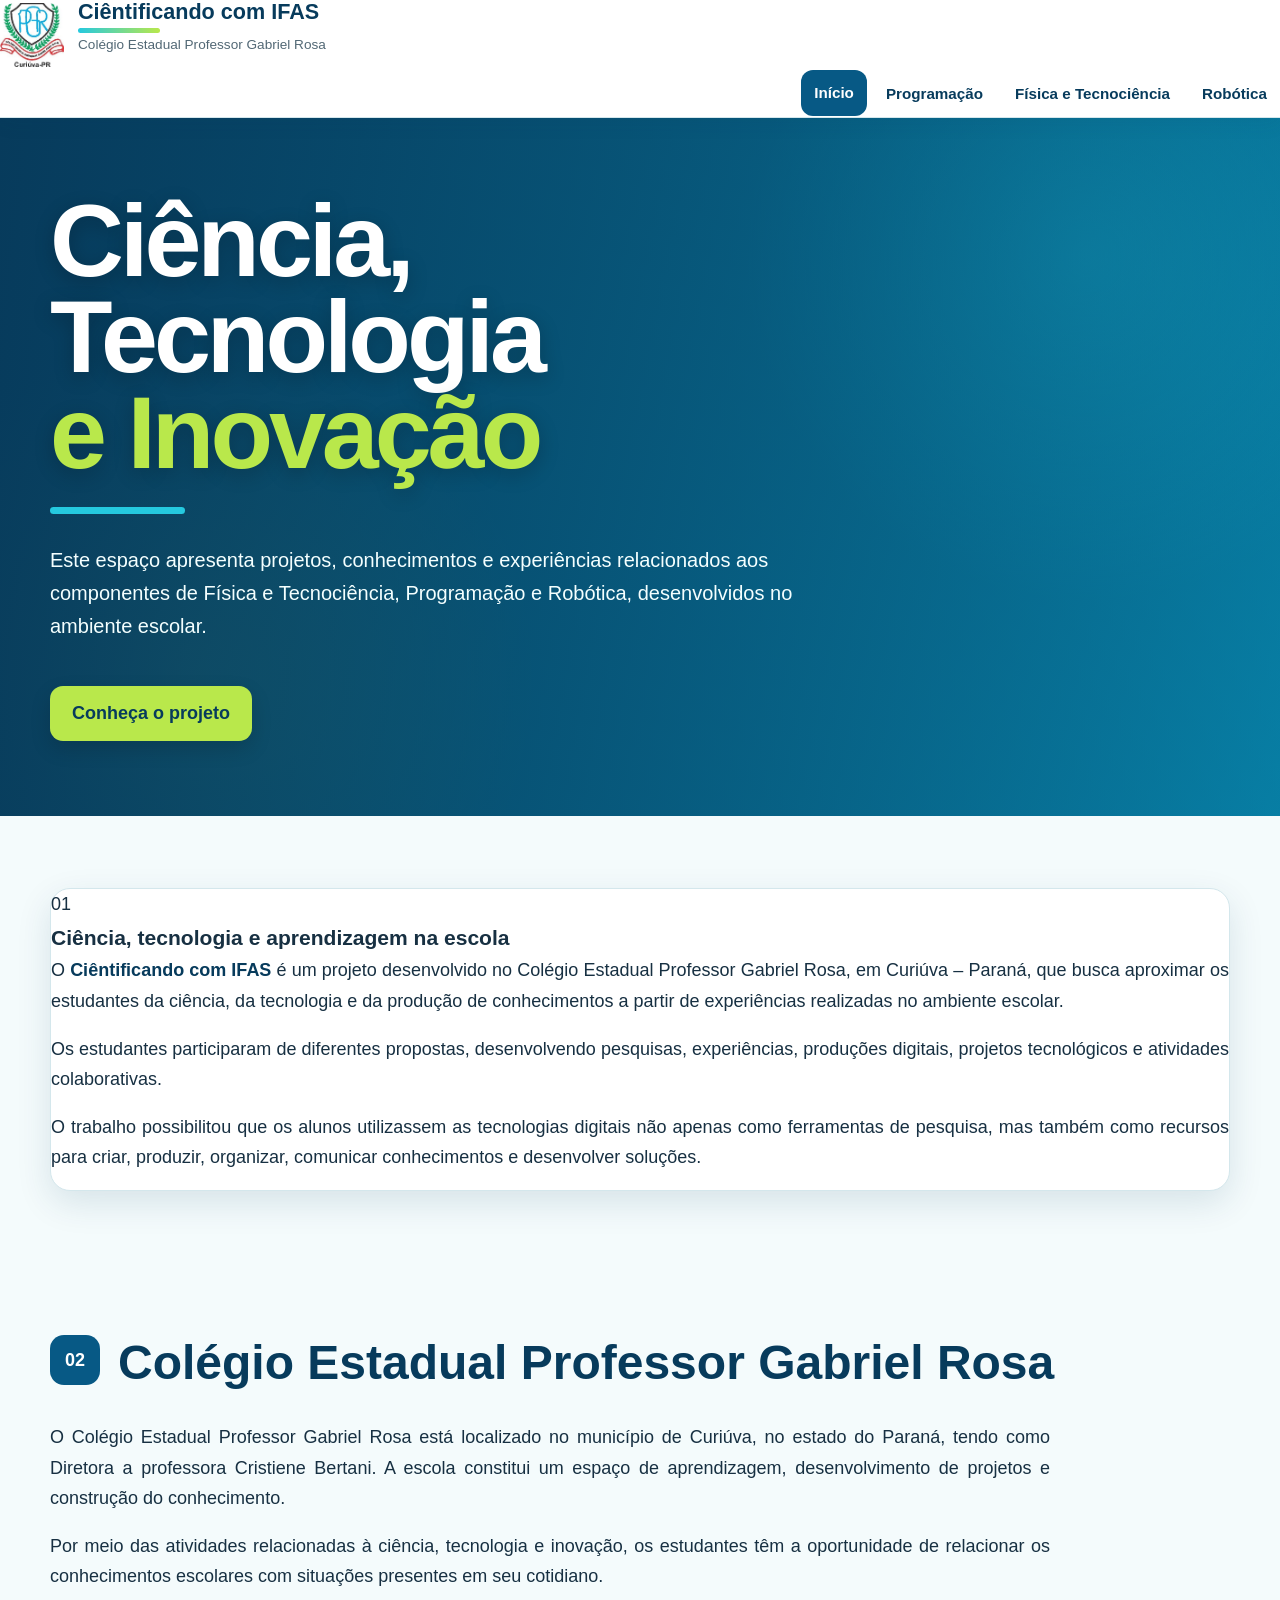
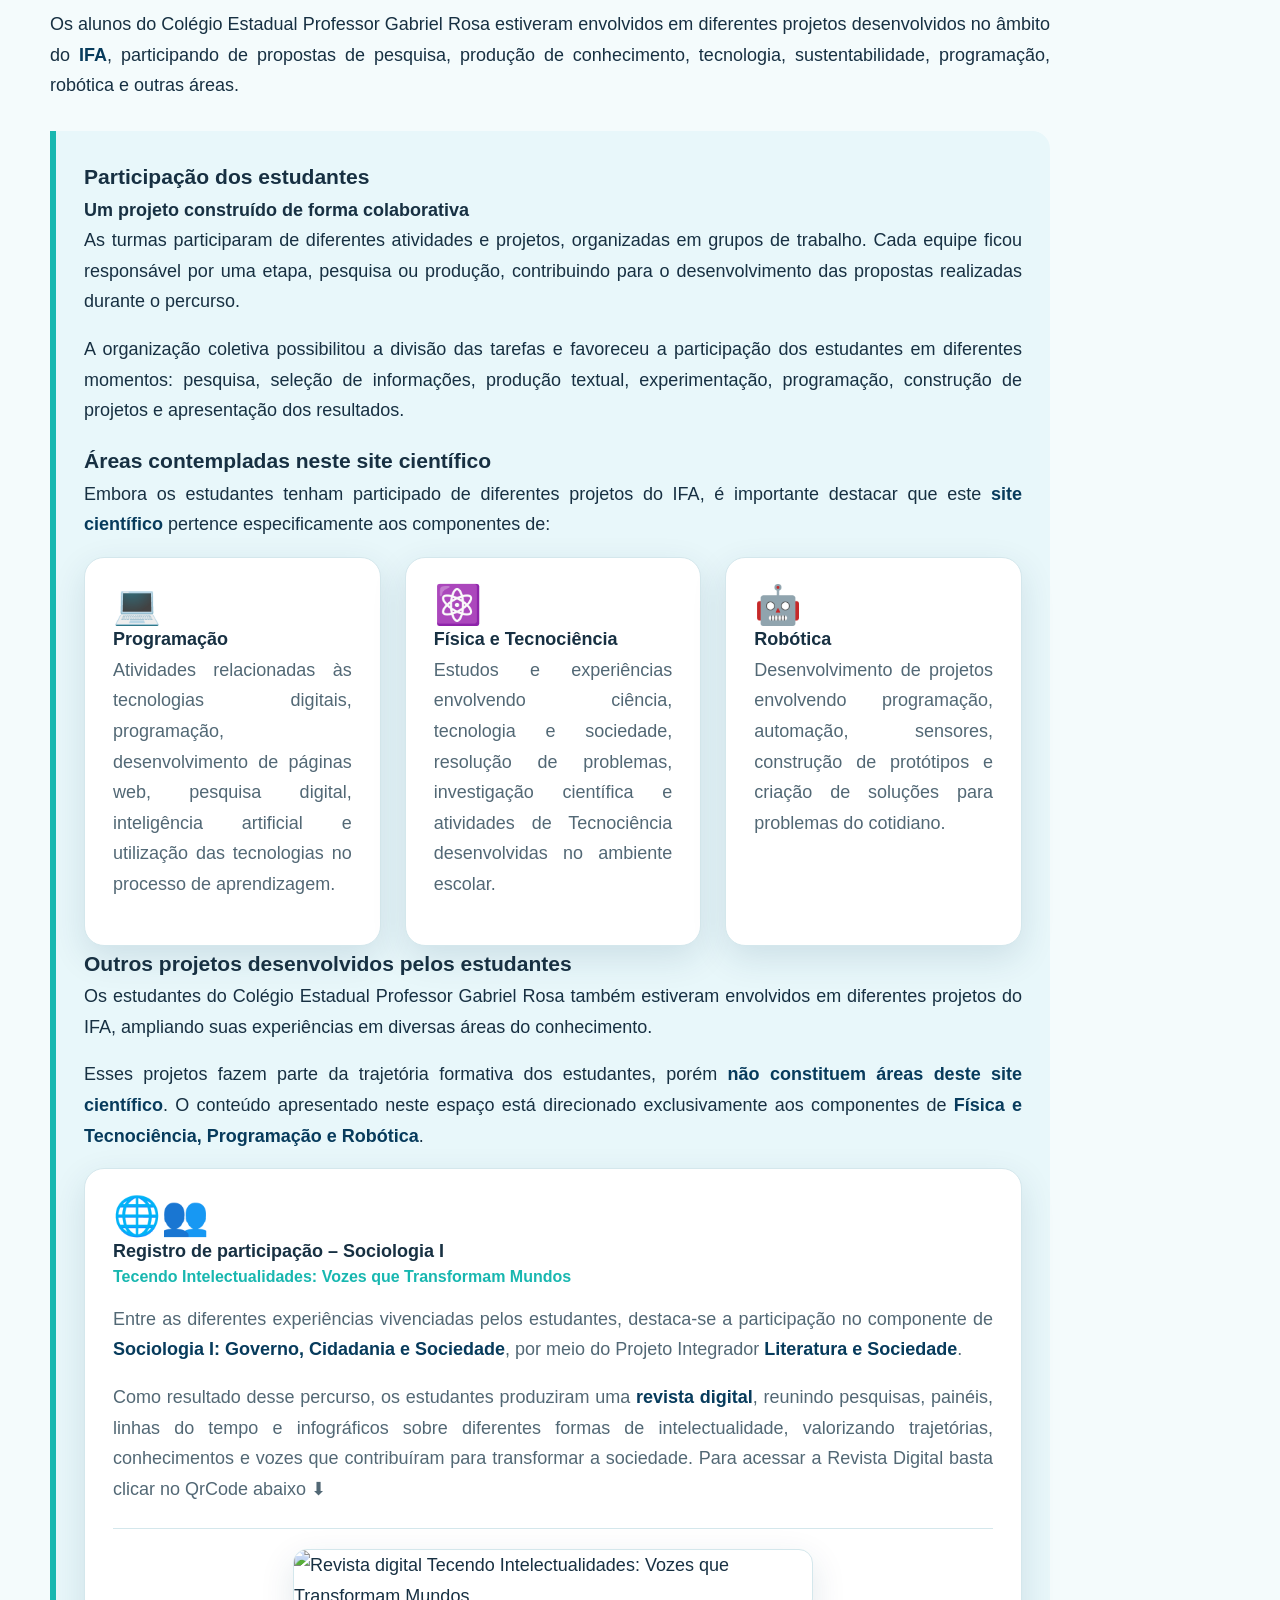
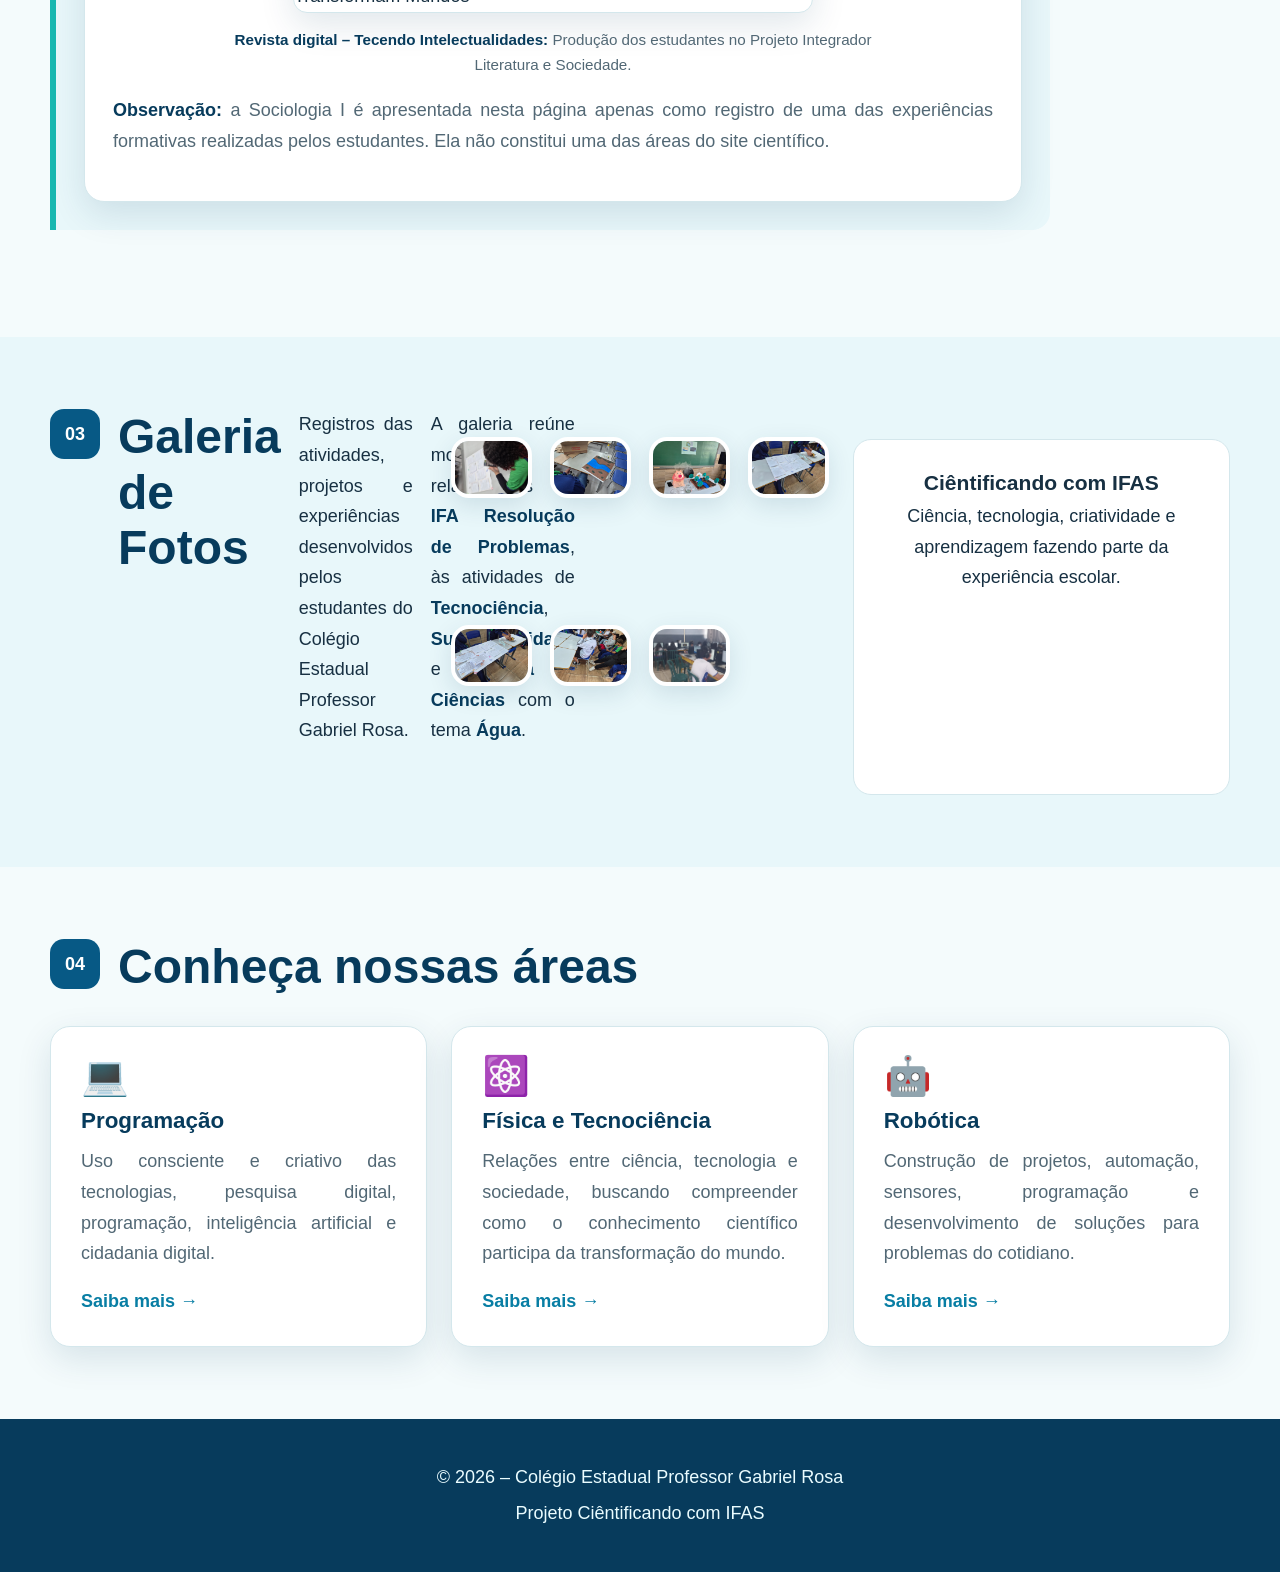
==== index.html @ f9488060 "ok" ====
<!DOCTYPE html>
<html lang="pt-BR">

<head>

    <meta charset="UTF-8">

    <meta name="viewport" content="width=device-width, initial-scale=1.0">

    <meta name="description"
        content="Ciêntificando com IFAS - Projeto científico do Colégio Estadual Professor Gabriel Rosa, envolvendo Física e Tecnociência, Programação e Robótica.">

    <title>
        Ciêntificando com IFAS | Colégio Estadual Professor Gabriel Rosa
    </title>

    <link rel="stylesheet" href="style.css">

</head>


<body>

<div class="site-shell">


    <!-- =====================================================
         CABEÇALHO
         ===================================================== -->

    <header class="cabecalho">

        <div class="logo">

            <img src="img/slogan.png.jpg"
                 alt="Logo do projeto Ciêntificando com IFAS">

            <div class="logo-texto">

                <h1>
                    Ciêntificando com IFAS
                </h1>

                <span class="linha-destaque"></span>

                <p>
                    Colégio Estadual Professor Gabriel Rosa
                </p>

            </div>

        </div>


        <!-- MENU MOBILE -->

        <button class="botao-menu"
                id="botaoMenu"
                aria-label="Abrir menu"
                aria-expanded="false">

            ☰

        </button>


        <!-- MENU PRINCIPAL -->

        <nav class="menu"
             id="menuPrincipal"
             aria-label="Menu principal">

            <a href="index.html" class="ativo">
                Início
            </a>

            <a href="educacaodigital.html">
                Programação
            </a>

            <a href="tecnociencia.html">
                Física e Tecnociência
            </a>

            <a href="robotica.html">
                Robótica
            </a>

        </nav>

    </header>



    <!-- =====================================================
         CONTEÚDO PRINCIPAL
         ===================================================== -->

    <main>


        <!-- =================================================
             01 - APRESENTAÇÃO
             ================================================= -->

        <section class="hero">

            <div class="hero-conteudo">

                <h2 class="titulo-principal">

                    Ciência, Tecnologia
                    <br>

                    <span>
                        e Inovação
                    </span>

                </h2>


                <p>

                    Este espaço apresenta projetos, conhecimentos e
                    experiências relacionados aos componentes de
                    Física e Tecnociência, Programação e Robótica</strong>,
                    desenvolvidos no ambiente escolar.

                </p>


                <a href="#sobre" class="botao">
                    Conheça o projeto
                </a>

            </div>

        </section>



        <!-- =================================================
             02 - DESTAQUE
             ================================================= -->

        <section class="secao destaque">

            <div class="info-card">

                <div class="info-numero">
                    01
                </div>


                <div>

                    <h3>
                        Ciência, tecnologia e aprendizagem na escola
                    </h3>


                    <p>

                        O <strong>Ciêntificando com IFAS</strong> é um projeto
                        desenvolvido no Colégio Estadual Professor Gabriel Rosa,
                        em Curiúva – Paraná, que busca aproximar os estudantes
                        da ciência, da tecnologia e da produção de conhecimentos
                        a partir de experiências realizadas no ambiente escolar.

                    </p>


                    <p>

                        Os estudantes participaram de diferentes propostas,
                        desenvolvendo pesquisas, experiências, produções digitais,
                        projetos tecnológicos e atividades colaborativas.

                    </p>


                    <p>

                        O trabalho possibilitou que os alunos utilizassem as
                        tecnologias digitais não apenas como ferramentas de
                        pesquisa, mas também como recursos para criar, produzir,
                        organizar, comunicar conhecimentos e desenvolver soluções.

                    </p>

                </div>

            </div>

        </section>



        <!-- =================================================
             03 - SOBRE A ESCOLA
             ================================================= -->

        <section class="secao" id="sobre">


            <div class="titulo-secao">

                <span>
                    02
                </span>

                <h2>
                    Colégio Estadual Professor Gabriel Rosa
                </h2>

            </div>


            <div class="sobre-texto">


                <p>

                    O Colégio Estadual Professor Gabriel Rosa está localizado
                    no município de Curiúva, no estado do Paraná, tendo como
                    Diretora a professora Cristiene Bertani.

                    A escola constitui um espaço de aprendizagem,
                    desenvolvimento de projetos e construção do conhecimento.

                </p>


                <p>

                    Por meio das atividades relacionadas à ciência, tecnologia
                    e inovação, os estudantes têm a oportunidade de relacionar
                    os conhecimentos escolares com situações presentes em
                    seu cotidiano.

                </p>


                <p>

                    Os alunos do Colégio Estadual Professor Gabriel Rosa
                    estiveram envolvidos em diferentes projetos desenvolvidos
                    no âmbito do <strong>IFA</strong>, participando de propostas
                    de pesquisa, produção de conhecimento, tecnologia,
                    sustentabilidade, programação, robótica e outras áreas.

                </p>


                <!-- =================================================
                     PARTICIPAÇÃO DAS TURMAS
                     ================================================= -->

                <div class="participacao">


                    <h3>
                        Participação dos estudantes
                    </h3>


                    <h4>
                        Um projeto construído de forma colaborativa
                    </h4>


                    <p>

                        As turmas participaram de diferentes atividades e
                        projetos, organizadas em grupos de trabalho.

                        Cada equipe ficou responsável por uma etapa,
                        pesquisa ou produção, contribuindo para o desenvolvimento
                        das propostas realizadas durante o percurso.

                    </p>


                    <p>

                        A organização coletiva possibilitou a divisão das tarefas
                        e favoreceu a participação dos estudantes em diferentes
                        momentos: pesquisa, seleção de informações, produção
                        textual, experimentação, programação, construção de
                        projetos e apresentação dos resultados.

                    </p>


                    <!-- =================================================
                         ÁREAS OFICIAIS DO SITE
                         ================================================= -->

                    <h3>
                        Áreas contempladas neste site científico
                    </h3>


                    <p>

                        Embora os estudantes tenham participado de diferentes
                        projetos do IFA, é importante destacar que este
                        <strong>site científico</strong> pertence especificamente
                        aos componentes de:

                    </p>


                    <div class="areas-grupos">


                        <!-- =================================================
                             PROGRAMAÇÃO
                             ================================================= -->

                        <article class="area-grupo">


                            <div class="area-icone">
                                💻
                            </div>


                            <div>

                                <h4>
                                    Programação
                                </h4>


                                <p>

                                    Atividades relacionadas às tecnologias
                                    digitais, programação, desenvolvimento de
                                    páginas web, pesquisa digital, inteligência
                                    artificial e utilização das tecnologias
                                    no processo de aprendizagem.

                                </p>

                            </div>

                        </article>



                        <!-- =================================================
                             FÍSICA E TECNOCIÊNCIA
                             ================================================= -->

                        <article class="area-grupo">


                            <div class="area-icone">
                                ⚛️
                            </div>


                            <div>

                                <h4>
                                    Física e Tecnociência
                                </h4>


                                <p>

                                    Estudos e experiências envolvendo ciência,
                                    tecnologia e sociedade, resolução de
                                    problemas, investigação científica e
                                    atividades de Tecnociência desenvolvidas
                                    no ambiente escolar.

                                </p>

                            </div>

                        </article>



                        <!-- =================================================
                             ROBÓTICA
                             ================================================= -->

                        <article class="area-grupo">


                            <div class="area-icone">
                                🤖
                            </div>


                            <div>

                                <h4>
                                    Robótica
                                </h4>


                                <p>

                                    Desenvolvimento de projetos envolvendo
                                    programação, automação, sensores,
                                    construção de protótipos e criação de
                                    soluções para problemas do cotidiano.

                                </p>

                            </div>

                        </article>


                    </div>


                    <!-- =================================================
                         OBSERVAÇÃO SOBRE OUTROS PROJETOS
                         ================================================= -->

                    <div class="info-projetos">

                        <h3>
                            Outros projetos desenvolvidos pelos estudantes
                        </h3>


                        <p>

                            Os estudantes do Colégio Estadual Professor
                            Gabriel Rosa também estiveram envolvidos em
                            diferentes projetos do IFA, ampliando suas
                            experiências em diversas áreas do conhecimento.

                        </p>


                        <p>

                            Esses projetos fazem parte da trajetória formativa
                            dos estudantes, porém <strong>não constituem áreas
                            deste site científico</strong>. O conteúdo apresentado
                            neste espaço está direcionado exclusivamente aos
                            componentes de <strong>Física e Tecnociência,
                            Programação e Robótica</strong>.

                        </p>

                    </div>



                    <!-- =================================================
                         SOCIOLOGIA I
                         REGISTRO DA REVISTA DIGITAL
                         ================================================= -->

                    <article class="area-grupo area-sociologia">


                        <div class="area-icone"
                             aria-hidden="true">

                            🌐👥

                        </div>


                        <div class="area-grupo-conteudo">


                            <h4>
                                Registro de participação – Sociologia I
                            </h4>


                            <h5>
                                Tecendo Intelectualidades:
                                Vozes que Transformam Mundos
                            </h5>


                            <p>

                                Entre as diferentes experiências vivenciadas
                                pelos estudantes, destaca-se a participação
                                no componente de
                                <strong>Sociologia I: Governo, Cidadania e
                                Sociedade</strong>, por meio do Projeto Integrador
                                <strong>Literatura e Sociedade</strong>.

                            </p>


                            <p>

                                Como resultado desse percurso, os estudantes
                                produziram uma <strong>revista digital</strong>,
                                reunindo pesquisas, painéis, linhas do tempo e
                                infográficos sobre diferentes formas de
                                intelectualidade, valorizando trajetórias,
                                conhecimentos e vozes que contribuíram para
                                transformar a sociedade. 
                                Para acessar a Revista Digital basta clicar no QrCode abaixo ⬇

                            </p>


                            <!-- REVISTA -->

                            <div class="revista-digital">


                                <img src="img/revista-digital-sociologia.svg"
                                     alt="Revista digital Tecendo Intelectualidades: Vozes que Transformam Mundos">


                                <p class="legenda-revista">

                                    <strong>
                                        Revista digital –
                                        Tecendo Intelectualidades:
                                    </strong>

                                    Produção dos estudantes no Projeto
                                    Integrador Literatura e Sociedade.

                                </p>


                            </div>


                            <p class="observacao">

                                <strong>Observação:</strong>

                                a Sociologia I é apresentada nesta página
                                apenas como registro de uma das experiências
                                formativas realizadas pelos estudantes.

                                Ela não constitui uma das áreas do site
                                científico.

                            </p>


                        </div>

                    </article>


                </div>

            </div>

        </section>



        <!-- =================================================
             04 - GALERIA
             ================================================= -->

        <section class="secao secao-azul galeria">


            <div class="titulo-secao">


                <span>
                    03
                </span>


                <h2>
                    Galeria de Fotos
                </h2>


                <p class="descricao-galeria">

                    Registros das atividades, projetos e experiências
                    desenvolvidos pelos estudantes do Colégio Estadual
                    Professor Gabriel Rosa.

                </p>


                <p class="descricao-galeria">

                    A galeria reúne momentos relacionados ao
                    <strong>IFA Resolução de Problemas</strong>,
                    às atividades de <strong>Tecnociência</strong>,
                    <strong>Sustentabilidade</strong> e à
                    <strong>Feira de Ciências</strong> com o tema
                    <strong>Água</strong>.

                </p>

            </div>



            <!-- =================================================
                 GALERIA DE IMAGENS
                 ================================================= -->

            <div class="galeria-grid">


                <!-- FOTO 01 -->

                <figure class="foto-item">

                    <img src="img/20260817_081041.jpg"
                         alt="Estudantes participando de atividade científica">

                    <figcaption>
                        Atividade científica e trabalho em equipe
                    </figcaption>

                </figure>



                <!-- FOTO 02 -->

                <figure class="foto-item">

                    <img src="img/20260817_081111.jpg"
                         alt="Estudantes durante atividade do projeto">

                    <figcaption>
                        Participação dos estudantes no projeto
                    </figcaption>

                </figure>



                <!-- FOTO 03 -->

                <figure class="foto-item">

                    <img src="img/20260820_080458.jpg"
                         alt="Registro da Feira de Ciências">

                    <figcaption>
                        Feira de Ciências
                    </figcaption>

                </figure>



                <!-- FOTO 04 -->

                <figure class="foto-item">

                    <img src="img/20260820_080503.jpg"
                         alt="Estudantes apresentando projeto">

                    <figcaption>
                        Apresentação dos projetos
                    </figcaption>

                </figure>



                <!-- FOTO 05 -->

                <figure class="foto-item">

                    <img src="img/20260820_080512.jpg"
                         alt="Atividade prática desenvolvida pelos estudantes">

                    <figcaption>
                        Atividade prática e investigação
                    </figcaption>

                </figure>



                <!-- FOTO 06 -->

                <figure class="foto-item">

                    <img src="img/20260820_081515.jpg"
                         alt="Registro dos estudantes durante o projeto">

                    <figcaption>
                        Experiências e aprendizagem
                    </figcaption>

                </figure>



                <!-- FOTO 07 -->

                <figure class="foto-item">

                    <img src="img/20260330_105639.jpg"
                         alt="Registro de atividade escolar">

                    <figcaption>
                        Registro das atividades escolares
                    </figcaption>

                </figure>


            </div>



            <!-- =================================================
                 LEGENDA
                 ================================================= -->

            <div class="foto-legenda">


                <h3>
                    Ciêntificando com IFAS
                </h3>


                <p>

                    Ciência, tecnologia, criatividade e aprendizagem
                    fazendo parte da experiência escolar.

                </p>


            </div>

        </section>



        <!-- =================================================
             05 - ÁREAS DO PROJETO
             ================================================= -->

        <section class="secao">


            <div class="titulo-secao">


                <span>
                    04
                </span>


                <h2>
                    Conheça nossas áreas
                </h2>

            </div>



            <div class="cards">


                <!-- =================================================
                     PROGRAMAÇÃO
                     ================================================= -->

                <article>


                    <div class="card-icone">
                        💻
                    </div>


                    <h3>
                        Programação
                    </h3>


                    <p>

                        Uso consciente e criativo das tecnologias,
                        pesquisa digital, programação, inteligência
                        artificial e cidadania digital.

                    </p>


                    <a href="educacaodigital.html">
                        Saiba mais →
                    </a>

                </article>



                <!-- =================================================
                     FÍSICA E TECNOCIÊNCIA
                     ================================================= -->

                <article>


                    <div class="card-icone">
                        ⚛️
                    </div>


                    <h3>
                        Física e Tecnociência
                    </h3>


                    <p>

                        Relações entre ciência, tecnologia e sociedade,
                        buscando compreender como o conhecimento científico
                        participa da transformação do mundo.

                    </p>


                    <a href="tecnociencia.html">
                        Saiba mais →
                    </a>

                </article>



                <!-- =================================================
                     ROBÓTICA
                     ================================================= -->

                <article>


                    <div class="card-icone">
                        🤖
                    </div>


                    <h3>
                        Robótica
                    </h3>


                    <p>

                        Construção de projetos, automação, sensores,
                        programação e desenvolvimento de soluções
                        para problemas do cotidiano.

                    </p>


                    <a href="robotica.html">
                        Saiba mais →
                    </a>

                </article>


            </div>

        </section>


    </main>



    <!-- =====================================================
         RODAPÉ
         ===================================================== -->

    <footer class="rodape">


        <p>
            © 2026 – Colégio Estadual Professor Gabriel Rosa
        </p>


        <p>
            Projeto Ciêntificando com IFAS
        </p>


    </footer>


</div>



<!-- =====================================================
     JAVASCRIPT
     ===================================================== -->

<script src="script.js"></script>

</body>

</html>
---- style.css ----
/* =========================================================
   CIÊNTIFICANDO COM IFAS
   STYLE.CSS — ORGANIZADO, RESPONSIVO E ACESSÍVEL
   Colégio Estadual Professor Gabriel Rosa
   Curiúva - Paraná
   ========================================================= */


/* =========================================================
   1. VARIÁVEIS
   ========================================================= */

:root {
    --azul-900: #073b5c;
    --azul-800: #075985;
    --azul-700: #087ea4;
    --turquesa: #18b7b0;
    --ciano: #25c9df;
    --verde: #b9e84b;
    --amarelo: #ffd95a;

    --branco: #ffffff;
    --fundo: #f4fbfc;
    --fundo-azul: #e8f7fa;

    --texto: #173042;
    --texto-suave: #526875;

    --borda: #d4e7ec;

    --sombra:
        0 12px 35px rgba(7, 59, 92, .12);

    --raio: 20px;

    --largura: 1180px;
}


/* =========================================================
   2. RESET
   ========================================================= */

* {
    box-sizing: border-box;
    margin: 0;
    padding: 0;
}

html {
    scroll-behavior: smooth;
}

body {
    font-family:
        "Atkinson Hyperlegible",
        Arial,
        Helvetica,
        sans-serif;

    background: var(--fundo);
    color: var(--texto);

    line-height: 1.7;
    font-size: 18px;

    overflow-x: hidden;
}

img {
    display: block;
    max-width: 100%;
}

a {
    color: inherit;
    text-decoration: none;
}

button {
    font: inherit;
}

.site-shell {
    width: 100%;
    min-height: 100vh;
}


/* =========================================================
   3. CABEÇALHO
   ========================================================= */

header,
.cabecalho {
    position: sticky;
    top: 0;
    z-index: 1000;

    width: 100%;

    background: rgba(255, 255, 255, .97);

    border-bottom:
        1px solid var(--borda);

    box-shadow:
        0 4px 20px rgba(7, 59, 92, .08);

    backdrop-filter: blur(10px);
}

.header-conteudo {
    width:
        min(
            var(--largura),
            calc(100% - 40px)
        );

    margin: auto;

    display: flex;
    align-items: center;
    justify-content: space-between;

    gap: 24px;

    padding: 12px 0;
}


/* =========================================================
   LOGO
   ========================================================= */

.logo {
    display: flex;
    align-items: center;

    gap: 14px;

    min-width: 0;
}

.logo img {
    width: 64px;
    height: 64px;

    object-fit: contain;

    border-radius: 14px;

    flex-shrink: 0;
}

.logo-texto {
    display: flex;
    flex-direction: column;

    min-width: 0;
}

.logo-texto h1,
.logo-texto strong {
    color: var(--azul-900);

    font-size: 1.35rem;

    line-height: 1.1;

    font-weight: 900;
}

.logo-texto p,
.logo-texto span {
    color: var(--texto-suave);

    font-size: .85rem;

    line-height: 1.25;

    margin-top: 4px;
}

.linha-destaque {
    width: 82px;
    height: 5px;

    margin-top: 7px;

    border-radius: 20px;

    background:
        linear-gradient(
            90deg,
            var(--ciano),
            var(--verde)
        );
}


/* =========================================================
   4. MENU
   ========================================================= */

.menu {
    display: flex;

    align-items: center;
    justify-content: flex-end;

    flex-wrap: wrap;

    gap: 6px;
}

.menu a {
    color: var(--azul-900);

    font-weight: 800;
    font-size: .95rem;

    padding: 10px 13px;

    border-radius: 12px;

    transition: .25s ease;
}

.menu a:hover,
.menu a.ativo {
    color: var(--branco);

    background: var(--azul-800);

    transform: translateY(-1px);
}

.botao-menu {
    display: none;

    border: 0;

    background: var(--azul-800);
    color: #fff;

    border-radius: 10px;

    padding: 8px 12px;

    cursor: pointer;

    font-size: 1.5rem;
}


/* =========================================================
   5. HERO
   ========================================================= */

.hero {
    position: relative;

    min-height: 520px;

    display: flex;
    align-items: center;

    background:
        radial-gradient(
            circle at 85% 20%,
            rgba(37, 201, 223, .35),
            transparent 28%
        ),
        radial-gradient(
            circle at 15% 80%,
            rgba(185, 232, 75, .25),
            transparent 28%
        ),
        linear-gradient(
            135deg,
            var(--azul-900),
            var(--azul-700)
        );

    color: #fff;

    overflow: hidden;
}

.hero::before {
    content: "";

    position: absolute;

    inset: 0;

    background:
        linear-gradient(
            90deg,
            rgba(7, 59, 92, .9),
            rgba(7, 126, 164, .55)
        );
}

.hero-conteudo {
    position: relative;
    z-index: 1;

    width:
        min(
            var(--largura),
            calc(100% - 40px)
        );

    margin: auto;

    padding: 75px 0;
}

.hero h1,
.hero h2 {
    max-width: 850px;

    margin: 15px 0 24px;

    font-size:
        clamp(
            3rem,
            7vw,
            6.3rem
        );

    line-height: .98;

    letter-spacing: -2px;

    font-weight: 900;

    color: #fff;
}

.hero h1 span,
.hero h2 span {
    color: var(--verde);
}

.hero p {
    max-width: 760px;

    font-size: 1.25rem;

    line-height: 1.65;

    color: #f4ffff;

    text-align: left;
}

.hero .etiqueta {
    display: inline-block;

    padding: 7px 13px;

    border:
        1px solid rgba(255, 255, 255, .4);

    border-radius: 999px;

    font-size: .82rem;

    font-weight: 900;

    letter-spacing: 1px;

    background:
        rgba(255, 255, 255, .1);
}

.hero-fisica {
    min-height: 480px;
}


/* =========================================================
   HERO DA EDUCAÇÃO DIGITAL
   As regras específicas estão no bloco de ajuste abaixo.
   ========================================================= */

.hero-pagina {
    min-height: 560px;
}

/* =========================================================
   AJUSTE — HERO DA EDUCAÇÃO DIGITAL
   ========================================================= */

.hero-pagina-grid {
    position: relative;
    z-index: 1;
    width: min(var(--largura), calc(100% - 40px));
    margin: auto;
    padding: 70px 0;
    display: grid;
    grid-template-columns: minmax(0, 1fr) minmax(380px, 520px);
    align-items: center;
    gap: clamp(35px, 5vw, 70px);
}

.hero-pagina-texto {
    min-width: 0;
}

.hero-pagina-texto p {
    max-width: 680px;
}

.hero-imagem-destaque {
    margin: 0;
    width: 100%;
    padding: 10px;
    border-radius: 24px;
    background: rgba(255, 255, 255, .12);
    border: 1px solid rgba(255, 255, 255, .28);
    box-shadow: 0 18px 45px rgba(0, 0, 0, .20);
    backdrop-filter: blur(5px);
}

.hero-imagem-destaque img {
    width: 100%;
    aspect-ratio: 16 / 10;
    object-fit: cover;
    object-position: center;
    border-radius: 17px;
    border: 1px solid rgba(255, 255, 255, .35);
}

.hero-imagem-destaque figcaption {
    padding: 10px 8px 2px;
    color: rgba(255, 255, 255, .92);
    text-align: center;
    font-size: .88rem;
    line-height: 1.4;
}

@media (max-width: 980px) {
    .hero-pagina-grid {
        grid-template-columns: minmax(0, 1fr) minmax(280px, 380px);
        gap: 30px;
    }
}

@media (max-width: 700px) {
    .hero-pagina-grid {
        width: calc(100% - 36px);
        padding: 50px 0 55px;
        grid-template-columns: 1fr;
        gap: 28px;
    }

    .hero-imagem-destaque {
        max-width: 620px;
        margin: 0 auto;
    }

    .hero-imagem-destaque img {
        aspect-ratio: 16 / 10;
    }
}


/* =========================================================
   6. TÍTULO PRINCIPAL
   ========================================================= */

.hero .titulo-principal {
    font-size:
        clamp(
            3.5rem,
            8vw,
            7rem
        );

    font-weight: 900;

    line-height: .94;

    letter-spacing: -4px;

    margin: 0 0 30px;

    color: #fff;

    text-shadow:
        0 5px 20px rgba(0, 0, 0, .22);
}

.hero .titulo-principal span {
    color: var(--verde);
}

.hero .titulo-principal::after {
    content: "";

    display: block;

    width: 135px;
    height: 7px;

    margin-top: 26px;

    border-radius: 20px;

    background: var(--ciano);
}


/* =========================================================
   7. BOTÕES
   ========================================================= */

.botao {
    display: inline-flex;

    align-items: center;
    justify-content: center;

    margin-top: 26px;

    padding: 12px 22px;

    border-radius: 13px;

    background: var(--verde);

    color: var(--azul-900);

    font-weight: 900;

    box-shadow:
        0 8px 20px rgba(0, 0, 0, .15);

    transition: .25s ease;
}

.botao:hover {
    transform: translateY(-2px);

    filter: brightness(1.04);
}


/* =========================================================
   8. SEÇÕES
   ========================================================= */

main {
    width: 100%;
}

.secao {
    width:
        min(
            var(--largura),
            calc(100% - 40px)
        );

    margin: 0 auto;

    padding: 72px 0;
}

.secao-azul {
    width: 100%;
    max-width: none;

    padding-left:
        max(
            20px,
            calc(
                (100% - var(--largura)) / 2
            )
        );

    padding-right:
        max(
            20px,
            calc(
                (100% - var(--largura)) / 2
            )
        );

    background: var(--fundo-azul);
}


/* =========================================================
   9. TÍTULOS DAS SEÇÕES
   ========================================================= */

.titulo-secao {
    display: flex;

    align-items: flex-start;

    gap: 18px;

    margin-bottom: 32px;
}

.titulo-secao > span {
    flex: none;

    min-width: 50px;
    height: 50px;

    display: grid;
    place-items: center;

    border-radius: 14px;

    background: var(--azul-800);

    color: #fff;

    font-weight: 900;
}

.titulo-secao h2 {
    color: var(--azul-900);

    font-size:
        clamp(
            1.9rem,
            4vw,
            3rem
        );

    line-height: 1.15;

    font-weight: 900;
}

.titulo-secao small {
    display: block;

    color: var(--turquesa);

    font-weight: 900;

    letter-spacing: 1px;

    margin-bottom: 5px;
}


/* =========================================================
   10. TEXTOS
   ========================================================= */

.sobre-texto {
    max-width: 1000px;
}

.secao p {
    text-align: justify;

    text-justify: inter-word;

    margin-bottom: 17px;
}

p {
    margin-bottom: 17px;
}

strong {
    color: var(--azul-900);
}


/* =========================================================
   11. CARDS
   ========================================================= */

.cards,
.info-grid {
    display: grid;

    grid-template-columns:
        repeat(
            3,
            minmax(0, 1fr)
        );

    gap: 24px;
}

.cards article,
.info-card,
.area-grupo {
    background: #fff;

    border:
        1px solid var(--borda);

    border-radius: var(--raio);

    box-shadow: var(--sombra);
}

.cards article {
    padding: 30px;

    display: flex;

    flex-direction: column;

    min-height: 270px;
}

.cards article h3,
.info-grid article h3,
.area-grupo h3 {
    color: var(--azul-900);

    font-size: 1.4rem;

    line-height: 1.2;

    margin: 12px 0;
}

.cards article p,
.info-grid article p,
.area-grupo p {
    color: var(--texto-suave);
}

.cards article a {
    margin-top: auto;

    color: var(--azul-700);

    font-weight: 900;
}

.card-icone,
.icone-grande,
.area-icone {
    font-size: 2.4rem;

    line-height: 1;
}

.info-grid .info-card {
    display: flex;

    flex-direction: column;

    padding: 28px;

    min-height: 220px;
}


/* =========================================================
   12. ÁREAS DA HOME
   ========================================================= */

.areas-grupos {
    display: grid;

    grid-template-columns:
        repeat(
            3,
            minmax(0, 1fr)
        );

    gap: 24px;
}

.area-grupo {
    padding: 28px;
}




/* =========================================================
   12.1 REVISTA DIGITAL – SOCIOLOGIA I
   A participação em Sociologia é apresentada como registro
   formativo, sem alterar o escopo das áreas científicas do site.
   ========================================================= */

.area-sociologia {
    grid-column: 1 / -1;
}

.area-sociologia h5 {
    color: var(--turquesa);
    font-size: 1rem;
    line-height: 1.35;
    margin: 0 0 16px;
}

.area-grupo-conteudo {
    width: 100%;
}

.revista-digital {
    margin-top: 24px;
    padding-top: 20px;
    border-top: 1px solid var(--borda);
}

.revista-digital img {
    display: block;
    width: 100%;
    max-width: 520px;
    max-height: 620px;
    margin: 0 auto;
    object-fit: contain;
    border-radius: 14px;
    border: 1px solid var(--borda);
    box-shadow: var(--sombra);
    background: #fff;
    cursor: zoom-in;
}

.legenda-revista {
    max-width: 700px;
    margin: 14px auto 0;
    text-align: center !important;
    color: var(--texto-suave);
    font-size: .95rem;
}

@media (max-width: 700px) {
    .area-sociologia {
        grid-column: auto;
    }

    .revista-digital img {
        max-height: 520px;
    }
}


/* =========================================================
   13. ÁREA DE PROGRAMAÇÃO
   ========================================================= */

.conteudo-area {
    display: block;

    width: 100%;
}

.conteudo-area > p {
    max-width: 1000px;
}

.programacao-introducao {
    max-width: 1000px;

    margin-bottom: 35px;
}

.programacao-grid {
    display: grid;

    grid-template-columns:
        repeat(
            3,
            minmax(0, 1fr)
        );

    gap: 24px;

    margin-top: 30px;
}

.programacao-card {
    background: #fff;

    border:
        1px solid var(--borda);

    border-radius: var(--raio);

    padding: 30px;

    min-height: 300px;

    display: flex;

    flex-direction: column;

    box-shadow: var(--sombra);

    transition:
        transform .25s ease,
        box-shadow .25s ease;
}

.programacao-card:hover {
    transform: translateY(-4px);

    box-shadow:
        0 16px 40px
        rgba(7, 59, 92, .16);
}

.programacao-card .codigo-icone {
    width: 64px;
    height: 64px;

    display: grid;
    place-items: center;

    margin-bottom: 18px;

    border-radius: 16px;

    background:
        linear-gradient(
            135deg,
            var(--azul-800),
            var(--turquesa)
        );

    color: #fff;

    font-size: 1.05rem;

    font-weight: 900;
}

.programacao-card h3 {
    color: var(--azul-900);

    font-size: 1.5rem;

    margin-bottom: 12px;
}

.programacao-card p {
    color: var(--texto-suave);

    margin-bottom: 0;
}


/* =========================================================
   14. PERFIL DA PROFESSORA
   ========================================================= */

.perfil-professora {
    display: grid;

    grid-template-columns:
        minmax(250px, 360px)
        1fr;

    gap: 42px;

    align-items: start;
}

.foto-professora {
    position: sticky;

    top: 105px;
}

.imagem-professora {
    width: 100%;

    max-width: 340px;

    aspect-ratio: 3 / 4;

    object-fit: cover;

    object-position: center top;

    margin: auto;

    border: 7px solid #fff;

    border-radius: 24px;

    box-shadow: var(--sombra);
}

.texto-professora {
    min-width: 0;
}

.texto-professora h3 {
    color: var(--azul-900);

    margin-bottom: 8px;
}

.participacao {
    margin-top: 30px;

    padding: 28px;

    border-left:
        6px solid var(--turquesa);

    background: var(--fundo-azul);

    border-radius:
        0 18px 18px 0;
}


/* =========================================================
   15. GALERIA DE FOTOS
   ========================================================= */

.galeria {
    display: grid;

    grid-template-columns:
        repeat(
            3,
            minmax(0, 1fr)
        );

    gap: 24px;

    margin-top: 35px;

    width: 100%;
}


/*
   Cada foto fica dentro de uma caixa
   com exatamente o mesmo espaço visual.
*/

.foto-galeria {
    width: 100%;

    margin: 0;

    background: #fff;

    border:
        1px solid var(--borda);

    border-radius: 18px;

    overflow: hidden;

    box-shadow:
        0 8px 24px
        rgba(7, 59, 92, .12);

    display: flex;

    flex-direction: column;

    transition:
        transform .25s ease,
        box-shadow .25s ease;
}

.foto-galeria:hover {
    transform: translateY(-4px);

    box-shadow:
        0 14px 32px
        rgba(7, 59, 92, .17);
}


/*
   Área da imagem.
   Todas as imagens possuem a mesma proporção.
*/

.foto-galeria img {
    width: 100%;

    height: 270px;

    object-fit: cover;

    object-position: center;

    background: #e8f7fa;

    transition:
        transform .35s ease;
}

.foto-galeria:hover img {
    transform: scale(1.03);
}


/*
   Legendas
*/

.foto-galeria figcaption {
    min-height: 72px;

    display: flex;

    align-items: center;
    justify-content: center;

    padding: 14px 18px;

    text-align: center;

    color: var(--azul-900);

    background: #fff;

    font-size: .95rem;

    line-height: 1.4;

    font-weight: 700;
}


/* =========================================================
   GALERIA DO HERO
   ========================================================= */

.hero .foto-galeria {
    background: rgba(255, 255, 255, .96);

    border: 4px solid rgba(255, 255, 255, .9);

    box-shadow:
        0 18px 45px
        rgba(0, 0, 0, .22);
}

.hero .foto-galeria img {
    height: 280px;
}

.hero .foto-galeria figcaption {
    color: var(--azul-900);

    background: #fff;

    min-height: 60px;
}


/* =========================================================
   16. GALERIA ANTIGA — COMPATIBILIDADE
   ========================================================= */

.galeria-grid {
    display: grid;

    grid-template-columns:
        repeat(
            4,
            minmax(0, 1fr)
        );

    gap: 18px;

    margin-top: 28px;
}

.foto-item {
    position: relative;

    overflow: hidden;

    border-radius: 18px;

    background: #dceff3;

    border: 4px solid #fff;

    box-shadow:
        0 8px 24px
        rgba(7, 59, 92, .12);

    aspect-ratio: 4 / 3;

    cursor: pointer;
}

.foto-item img {
    width: 100%;
    height: 100%;

    object-fit: cover;

    transition:
        transform .35s ease;
}

.foto-item:hover img {
    transform: scale(1.05);
}

.foto-legenda {
    max-width: 760px;

    margin: 30px auto 0;

    padding: 25px;

    text-align: center;

    background: #fff;

    border:
        1px solid var(--borda);

    border-radius: 18px;
}

.foto-legenda p {
    text-align: center;

    margin-bottom: 0;
}


/* =========================================================
   17. ROBÓTICA
   ========================================================= */

.robo-ilustracao {
    min-height: 300px;

    display: grid;
    place-items: center;

    border-radius: var(--raio);

    background:
        linear-gradient(
            135deg,
            var(--azul-800),
            var(--turquesa)
        );

    box-shadow: var(--sombra);
}

.robo-ilustracao span {
    font-size: 8rem;

    filter:
        drop-shadow(
            0 10px 8px
            rgba(0, 0, 0, .18)
        );
}

.habilidades {
    display: flex;

    flex-wrap: wrap;

    gap: 10px;

    margin-top: 24px;
}

.habilidades span {
    padding: 8px 13px;

    border-radius: 999px;

    background: var(--fundo-azul);

    color: var(--azul-900);

    border:
        1px solid var(--borda);

    font-weight: 800;
}


/* =========================================================
   18. RODAPÉ
   ========================================================= */

footer,
.rodape {
    background: var(--azul-900);

    color: #eafcff;

    padding: 38px 20px;

    text-align: center;
}

footer p,
.rodape p {
    text-align: center;

    margin: 5px 0;
}

.footer-conteudo {
    width:
        min(
            var(--largura),
            100%
        );

    margin: auto;
}


/* =========================================================
   19. LIGHTBOX
   ========================================================= */

.lightbox {
    position: fixed;

    inset: 0;

    z-index: 2000;

    display: none;

    align-items: center;
    justify-content: center;

    padding: 30px;

    background:
        rgba(3, 22, 35, .92);
}

.lightbox.ativo {
    display: flex;
}

.lightbox img {
    max-width:
        min(
            100%,
            1100px
        );

    max-height: 85vh;

    width: auto;
    height: auto;

    object-fit: contain;

    border-radius: 12px;

    box-shadow:
        0 15px 50px
        rgba(0, 0, 0, .4);
}

.fechar-lightbox {
    position: absolute;

    top: 18px;
    right: 25px;

    width: 48px;
    height: 48px;

    border: 0;

    border-radius: 50%;

    background: #fff;

    color: var(--azul-900);

    font-size: 2rem;

    cursor: pointer;
}


/* =========================================================
   20. ANIMAÇÃO
   ========================================================= */

.animar {
    opacity: 1 !important;

    transform:
        translateY(0) !important;
}


/* =========================================================
   21. TABLET
   ========================================================= */

@media (max-width: 980px) {

    .cabecalho {
        padding: 12px 18px;
    }

    .header-conteudo {
        width: calc(100% - 24px);
    }

    .menu a {
        padding: 9px;

        font-size: .88rem;
    }

    .cards,
    .info-grid,
    .areas-grupos {
        grid-template-columns:
            repeat(
                2,
                minmax(0, 1fr)
            );
    }

    .galeria {
        grid-template-columns:
            repeat(
                2,
                minmax(0, 1fr)
            );
    }

    .galeria-grid {
        grid-template-columns:
            repeat(
                3,
                minmax(0, 1fr)
            );
    }

    .programacao-grid {
        grid-template-columns:
            repeat(
                2,
                minmax(0, 1fr)
            );
    }

    .hero-pagina .hero-conteudo {
        grid-template-columns:
            1fr 300px;

        gap: 30px;
    }

    .hero .foto-galeria img {
        height: 240px;
    }
}


/* =========================================================
   22. CELULAR
   ========================================================= */

@media (max-width: 700px) {

    body {
        font-size: 17px;
    }

    .cabecalho,
    .header-conteudo {
        min-height: 82px;
    }

    .botao-menu {
        display: block;
    }

    .menu {
        position: absolute;

        left: 0;
        right: 0;

        top: 100%;

        display: none;

        flex-direction: column;

        align-items: stretch;

        gap: 4px;

        padding:
            12px 18px 18px;

        background: #fff;

        border-bottom:
            1px solid var(--borda);

        box-shadow:
            0 15px 25px
            rgba(7, 59, 92, .12);
    }

    .menu.ativo {
        display: flex;
    }

    .menu a {
        text-align: center;
    }

    .logo img {
        width: 54px;
        height: 54px;
    }

    .logo-texto h1,
    .logo-texto strong {
        font-size: 1.05rem;
    }

    .logo-texto p,
    .logo-texto span {
        font-size: .72rem;
    }

    .hero {
        min-height: 460px;
    }

    .hero-conteudo {
        width:
            calc(100% - 36px);

        padding: 55px 0;
    }

    .hero h1,
    .hero h2,
    .hero .titulo-principal {
        letter-spacing: -2px;
    }

    .hero .titulo-principal {
        font-size:
            clamp(
                2.8rem,
                13vw,
                4.6rem
            );
    }

    .hero-pagina {
        min-height: auto;
    }

    .hero-pagina .hero-conteudo {
        display: flex;

        flex-direction: column;

        align-items: stretch;

        gap: 28px;
    }

    .hero-pagina .foto-galeria {
        order: 2;
    }

    .hero-pagina .hero-conteudo > p {
        order: 3;
    }

    .hero .foto-galeria img {
        height: 240px;
    }

    .secao {
        width:
            calc(100% - 36px);

        padding: 55px 0;
    }

    .secao-azul {
        padding-left: 18px;
        padding-right: 18px;
    }

    .info-card {
        padding: 25px;
    }

    .perfil-professora {
        grid-template-columns: 1fr;

        gap: 28px;
    }

    .foto-professora {
        position: static;
    }

    .imagem-professora {
        max-width: 300px;
    }

    .cards,
    .info-grid,
    .areas-grupos,
    .programacao-grid {
        grid-template-columns: 1fr;
    }

    .galeria {
        grid-template-columns: 1fr;

        gap: 18px;
    }

    .foto-galeria img {
        height: 260px;
    }

    .galeria-grid {
        grid-template-columns:
            repeat(
                2,
                minmax(0, 1fr)
            );

        gap: 12px;
    }

    .galeria .titulo-secao {
        grid-template-columns: 1fr;
    }

    .galeria .titulo-secao > span {
        grid-row: auto;
    }

    .descricao-galeria {
        grid-column: auto;
    }
}


/* =========================================================
   23. CELULARES PEQUENOS
   ========================================================= */

@media (max-width: 430px) {

    .logo-texto p,
    .logo-texto span {
        display: none;
    }

    .galeria {
        grid-template-columns: 1fr;
    }

    .galeria-grid {
        grid-template-columns: 1fr;
    }

    .foto-item {
        aspect-ratio: 16 / 10;
    }

    .foto-galeria img {
        height: 230px;
    }

    .titulo-secao {
        gap: 12px;
    }

    .titulo-secao > span {
        min-width: 44px;

        height: 44px;
    }
}


/* =========================================================
   24. REDUÇÃO DE MOVIMENTO
   ========================================================= */

@media (prefers-reduced-motion: reduce) {

    *,
    *::before,
    *::after {
        scroll-behavior: auto !important;

        transition: none !important;

        animation: none !important;
    }
}
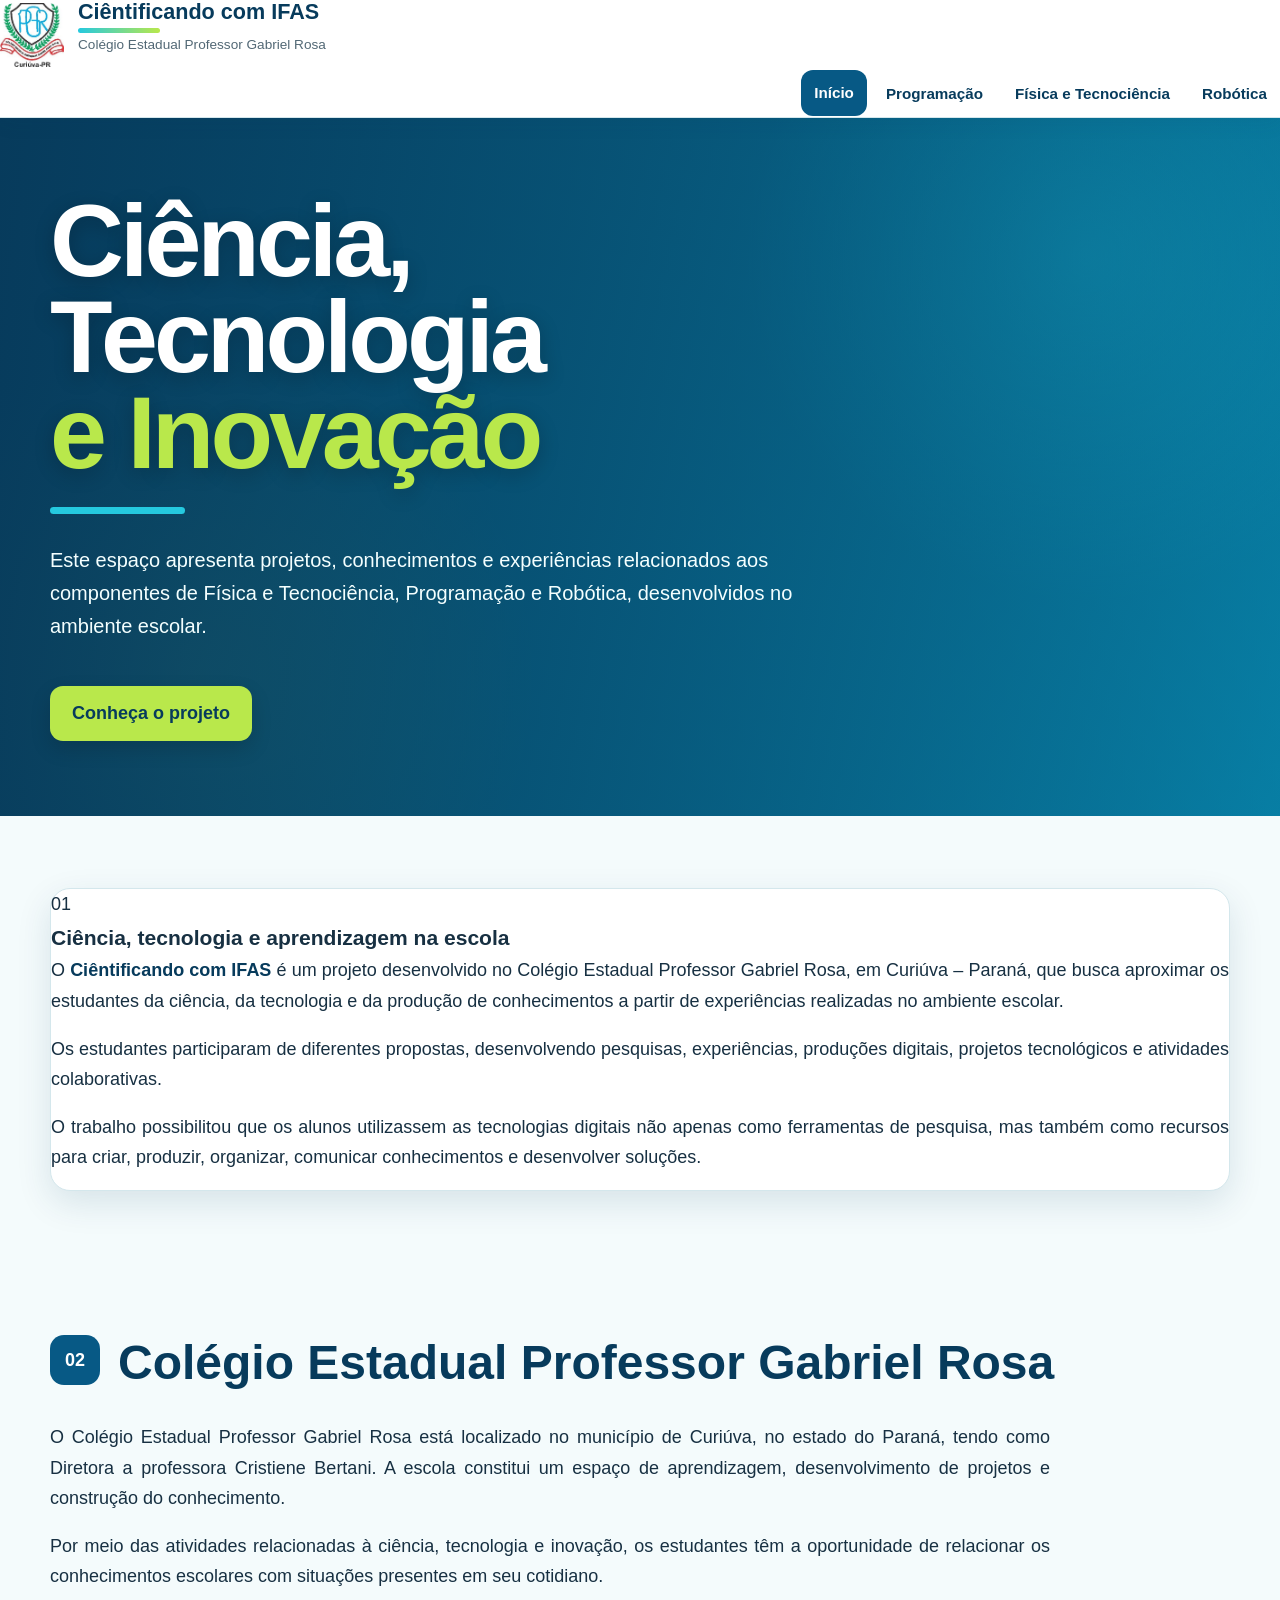
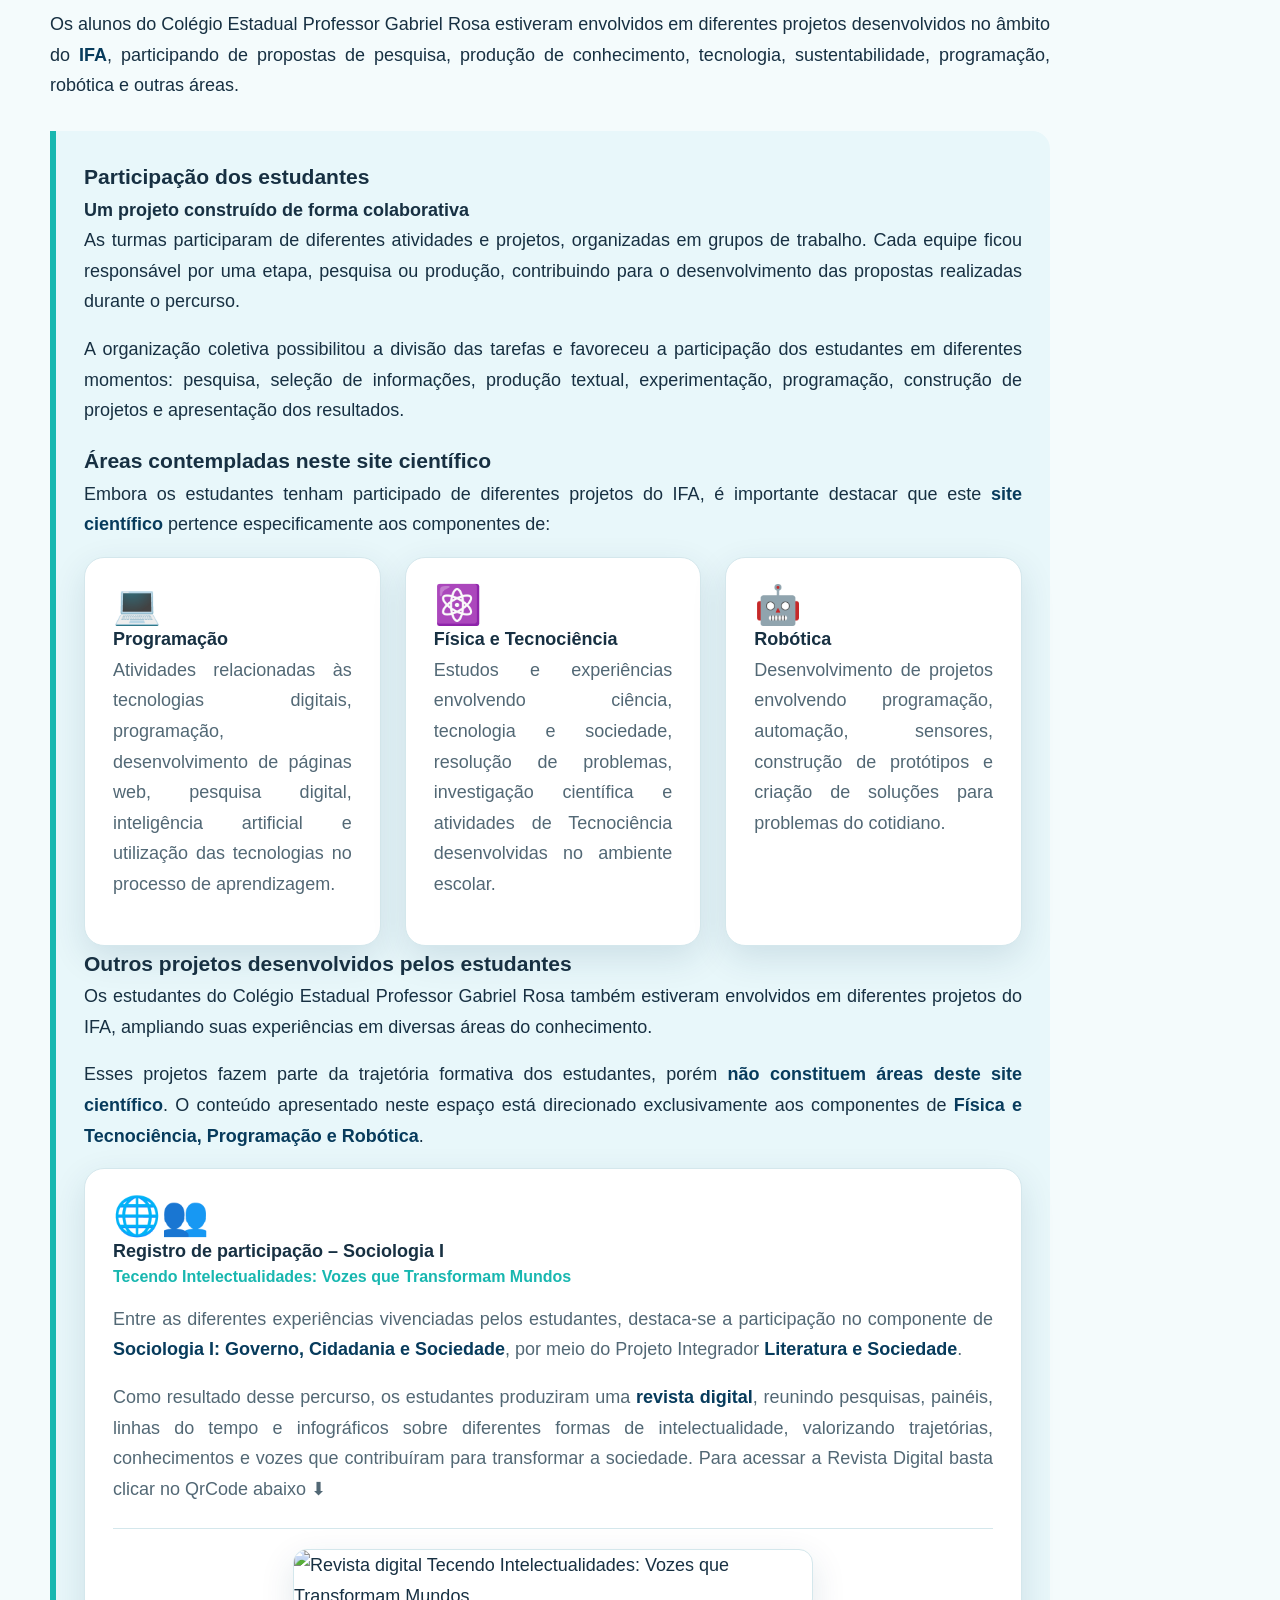
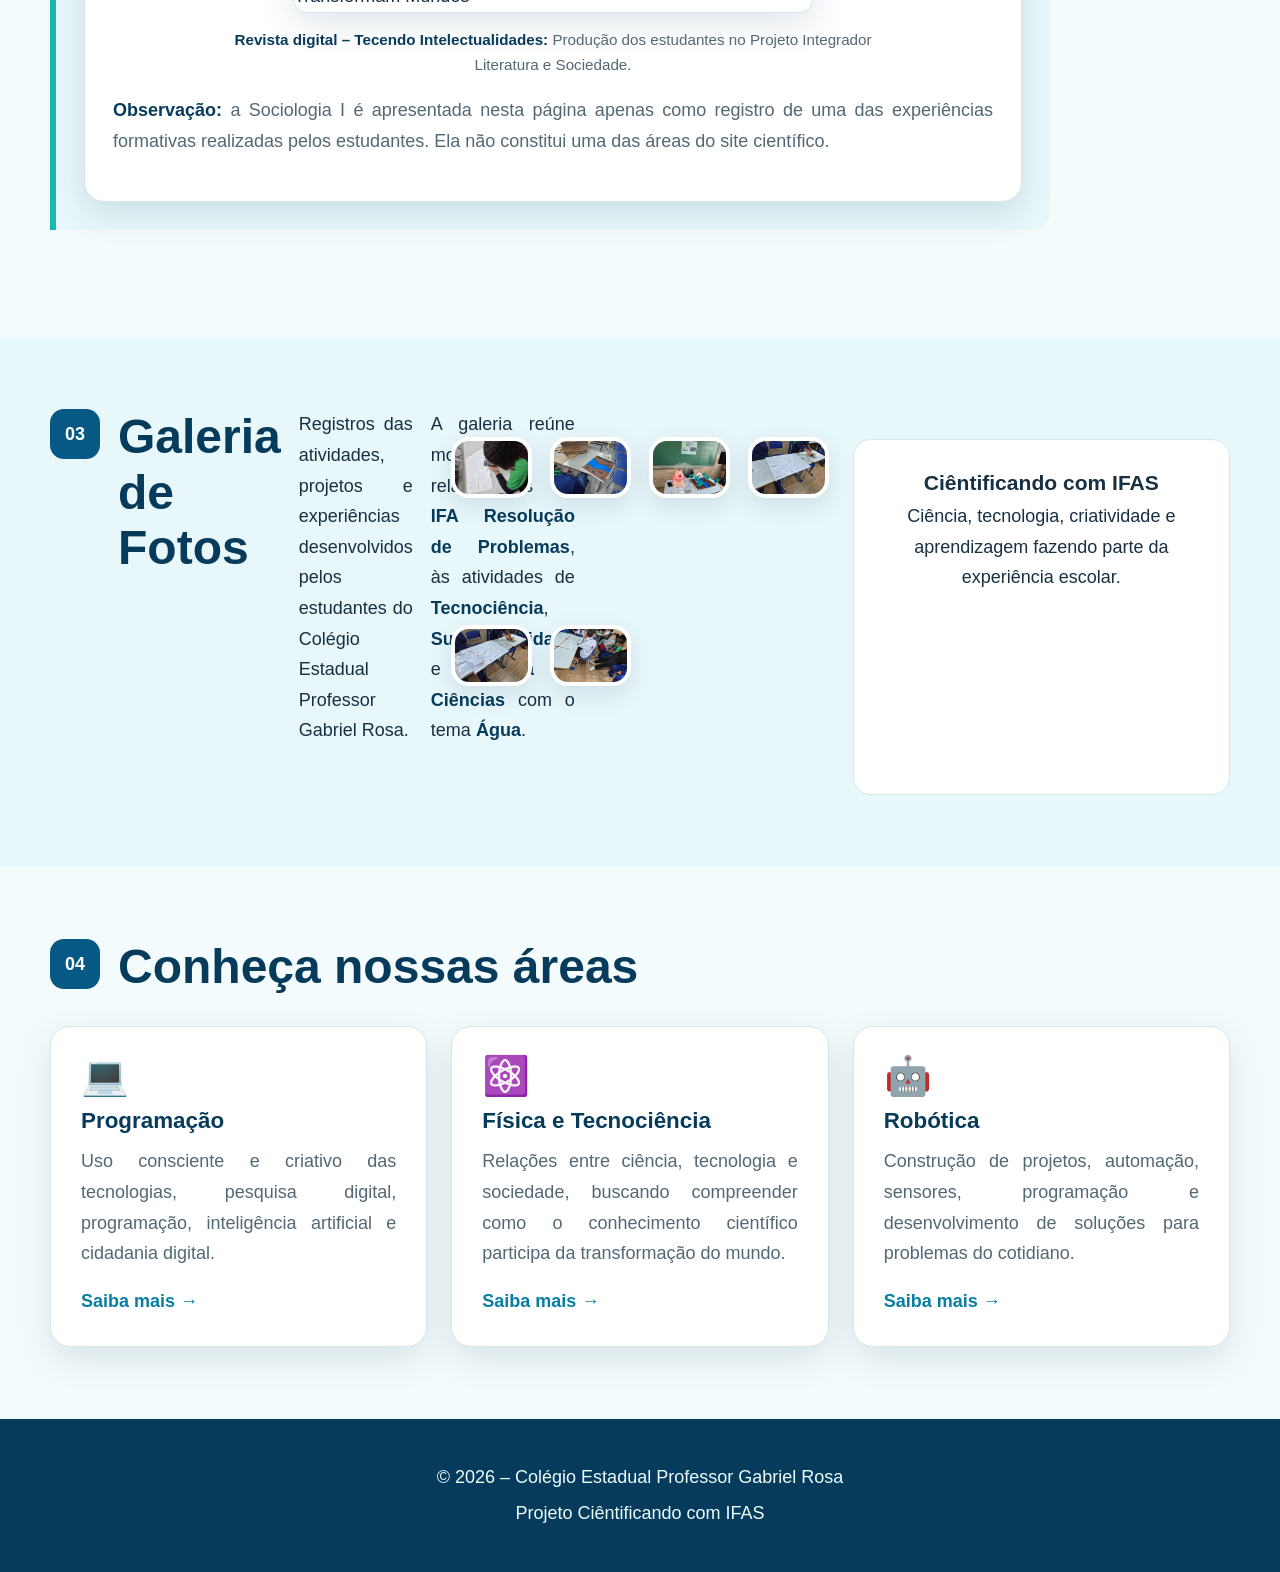
==== commit 9f07e2c7: "Quase la" ====
--- a/index.html
+++ b/index.html
@@ -704,21 +704,6 @@
                 </figure>
 
 
-
-                <!-- FOTO 07 -->
-
-                <figure class="foto-item">
-
-                    <img src="img/20260330_105639.jpg"
-                         alt="Registro de atividade escolar">
-
-                    <figcaption>
-                        Registro das atividades escolares
-                    </figcaption>
-
-                </figure>
-
-
             </div>
 
 
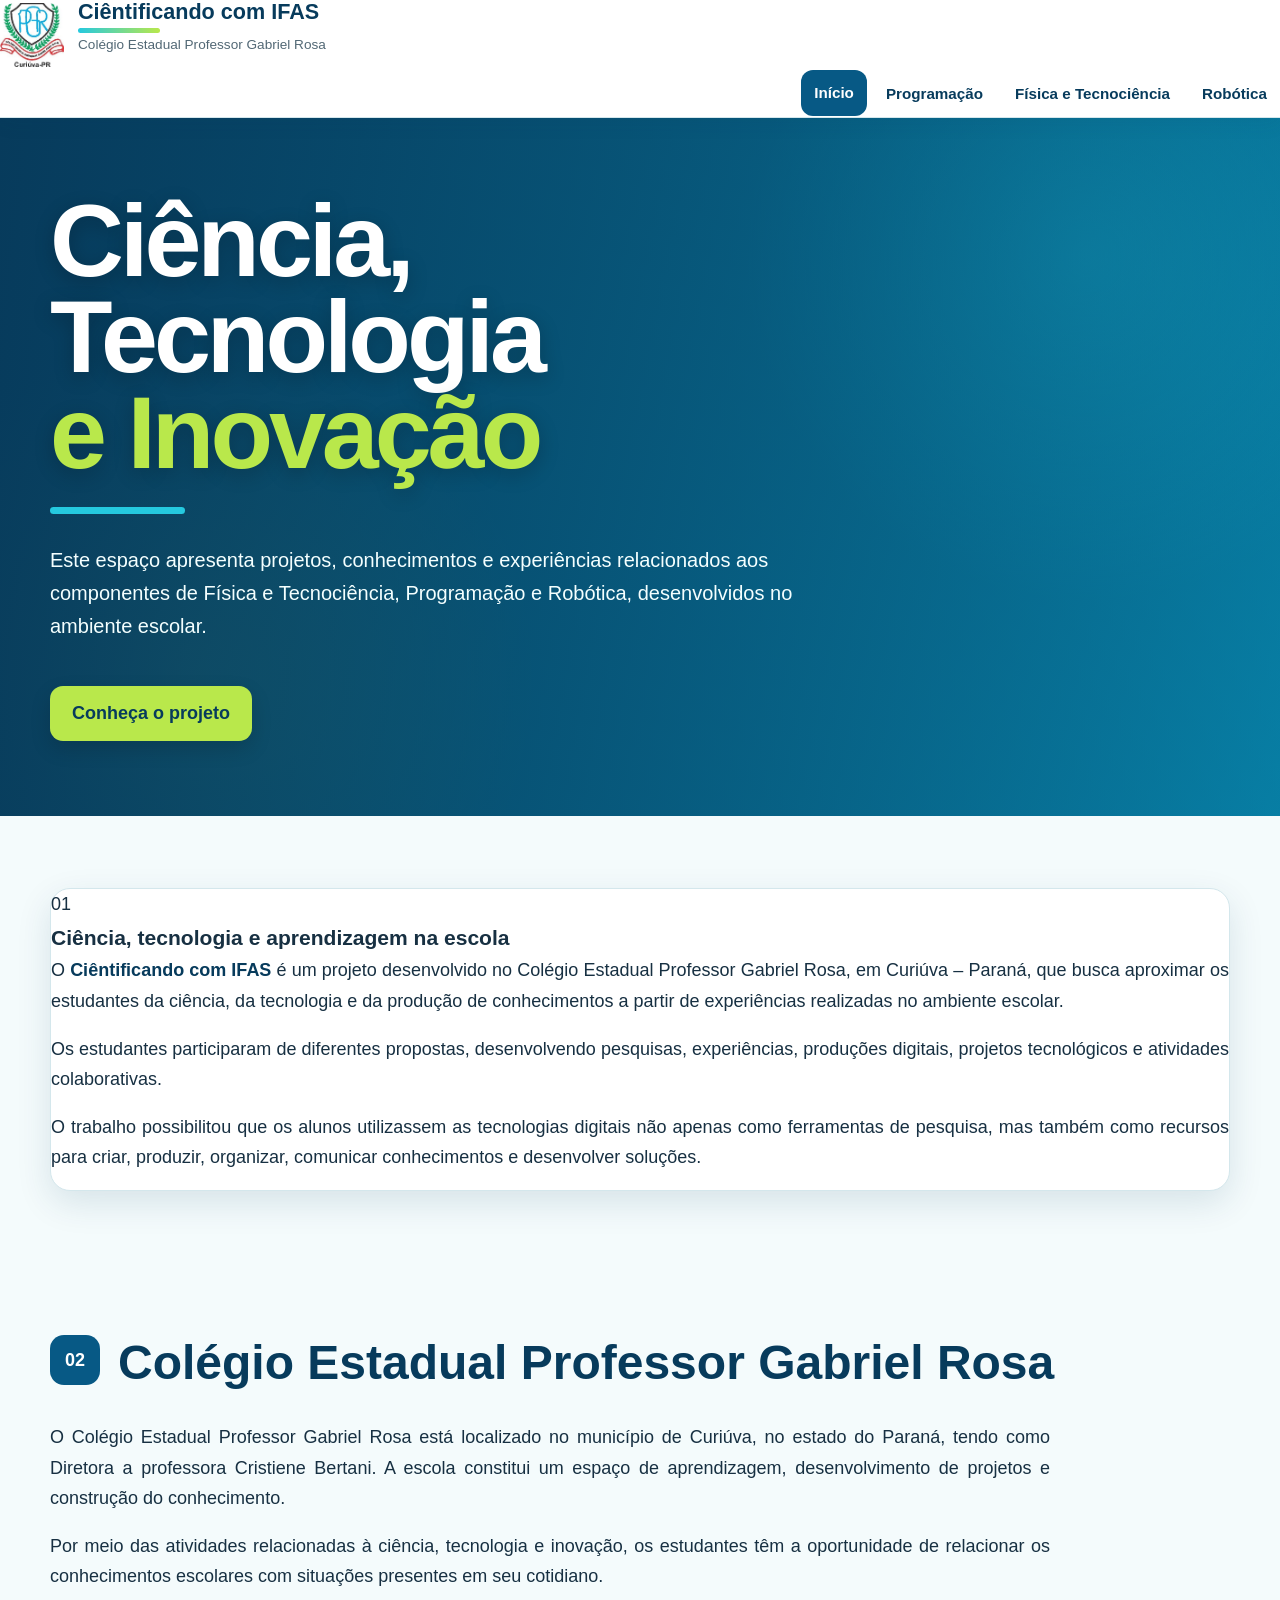
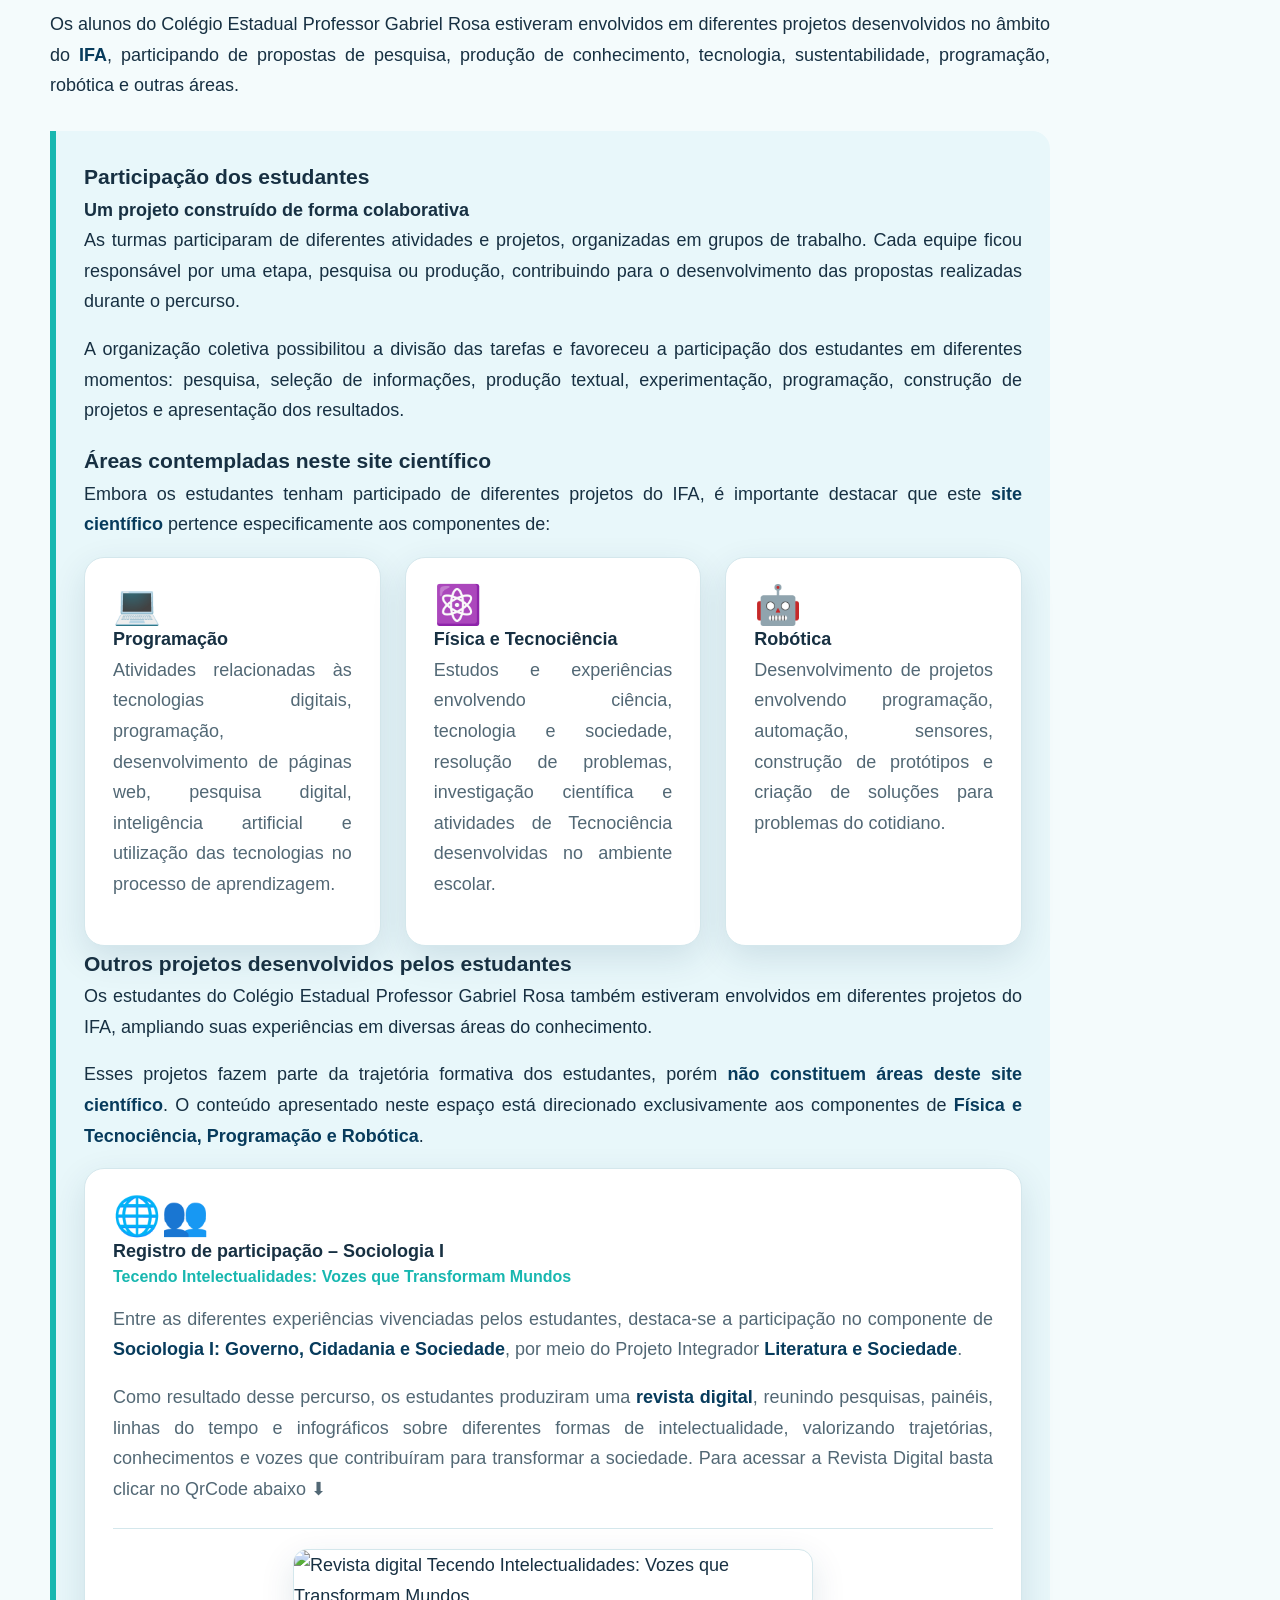
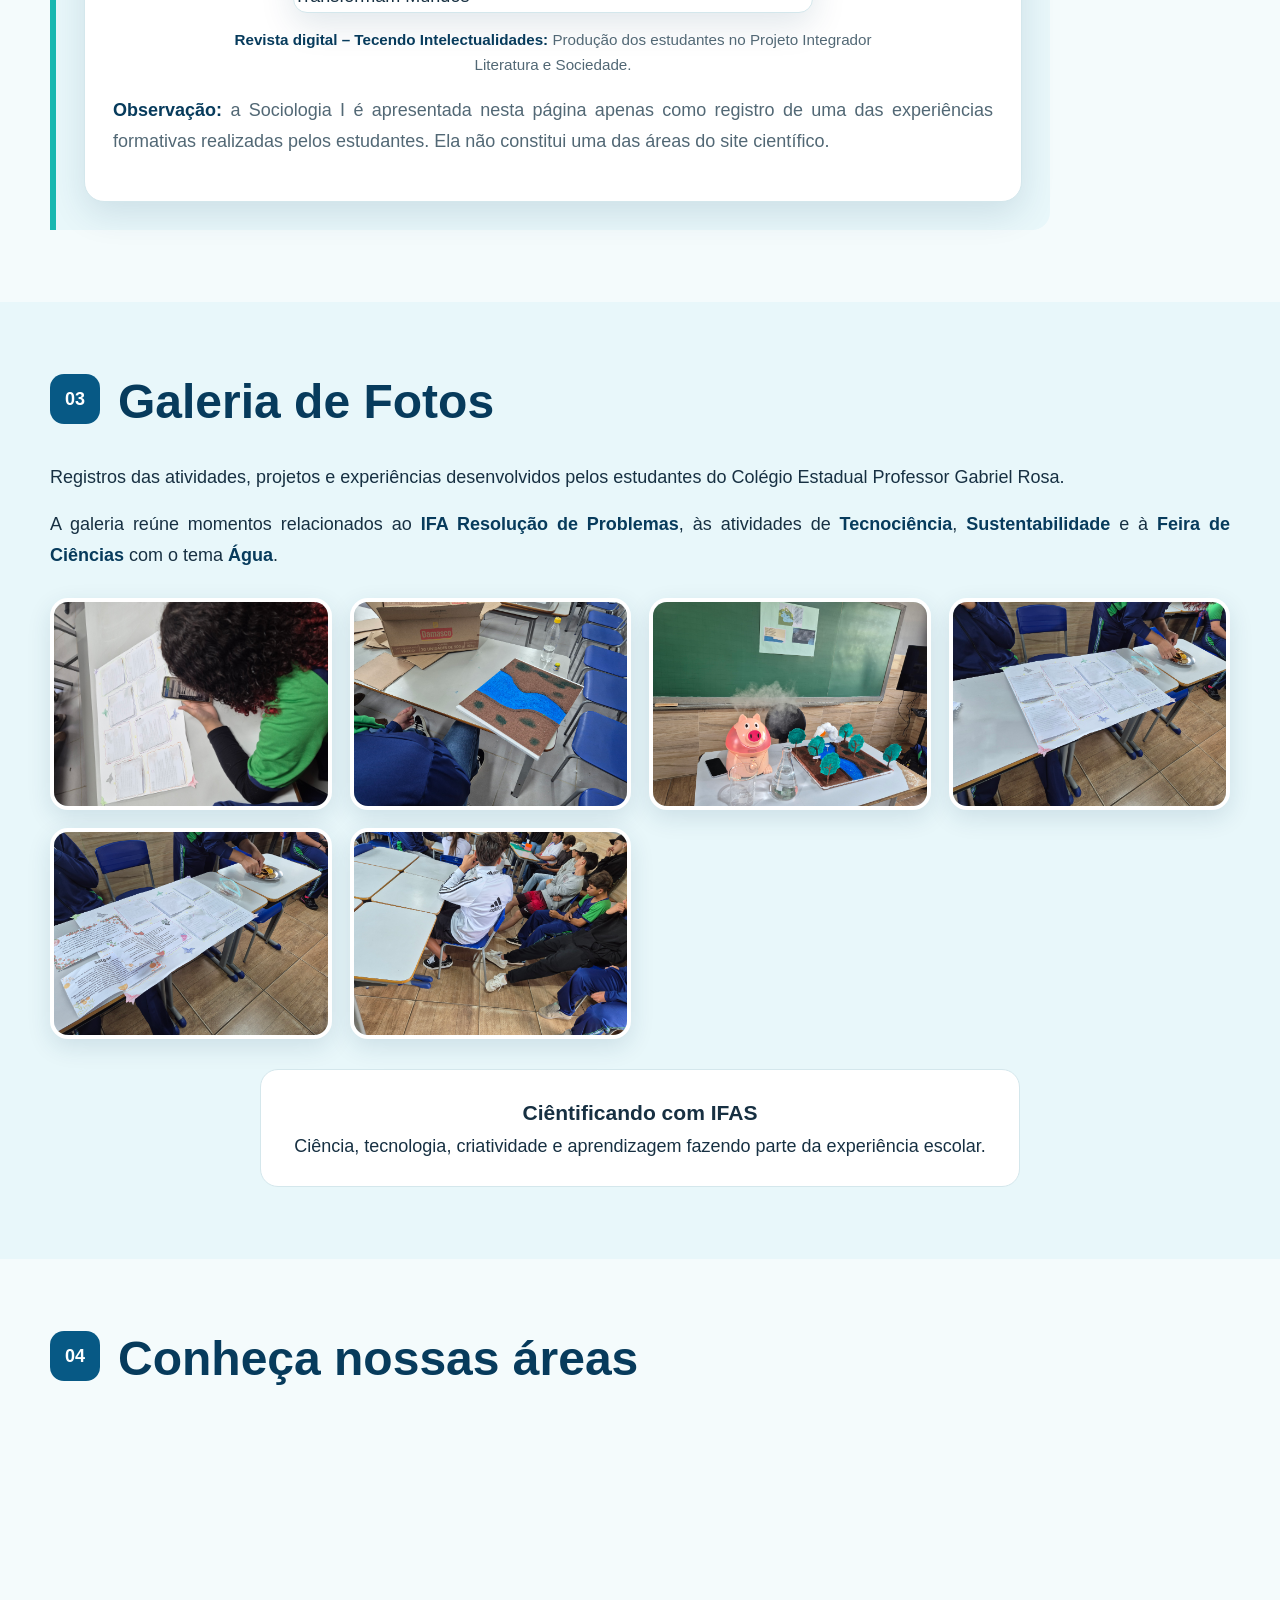
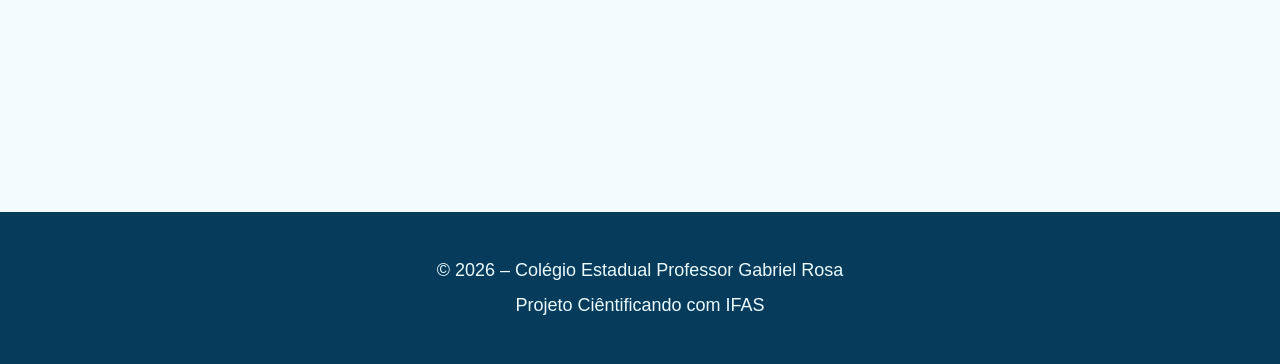
==== commit c56e21cb: "okk" ====
--- a/index.html
+++ b/index.html
@@ -564,173 +564,92 @@
 
 
 
-        <!-- =================================================
-             04 - GALERIA
-             ================================================= -->
-
-        <section class="secao secao-azul galeria">
-
-
-            <div class="titulo-secao">
-
-
-                <span>
-                    03
-                </span>
-
-
-                <h2>
-                    Galeria de Fotos
-                </h2>
-
-
-                <p class="descricao-galeria">
-
-                    Registros das atividades, projetos e experiências
-                    desenvolvidos pelos estudantes do Colégio Estadual
-                    Professor Gabriel Rosa.
-
-                </p>
-
-
-                <p class="descricao-galeria">
-
-                    A galeria reúne momentos relacionados ao
-                    <strong>IFA Resolução de Problemas</strong>,
-                    às atividades de <strong>Tecnociência</strong>,
-                    <strong>Sustentabilidade</strong> e à
-                    <strong>Feira de Ciências</strong> com o tema
-                    <strong>Água</strong>.
-
-                </p>
-
-            </div>
-
-
-
-            <!-- =================================================
-                 GALERIA DE IMAGENS
-                 ================================================= -->
-
-            <div class="galeria-grid">
-
-
-                <!-- FOTO 01 -->
-
-                <figure class="foto-item">
-
-                    <img src="img/20260817_081041.jpg"
-                         alt="Estudantes participando de atividade científica">
-
-                    <figcaption>
-                        Atividade científica e trabalho em equipe
-                    </figcaption>
-
-                </figure>
-
-
-
-                <!-- FOTO 02 -->
-
-                <figure class="foto-item">
-
-                    <img src="img/20260817_081111.jpg"
-                         alt="Estudantes durante atividade do projeto">
-
-                    <figcaption>
-                        Participação dos estudantes no projeto
-                    </figcaption>
-
-                </figure>
-
-
-
-                <!-- FOTO 03 -->
-
-                <figure class="foto-item">
-
-                    <img src="img/20260820_080458.jpg"
-                         alt="Registro da Feira de Ciências">
-
-                    <figcaption>
-                        Feira de Ciências
-                    </figcaption>
-
-                </figure>
-
-
-
-                <!-- FOTO 04 -->
-
-                <figure class="foto-item">
-
-                    <img src="img/20260820_080503.jpg"
-                         alt="Estudantes apresentando projeto">
-
-                    <figcaption>
-                        Apresentação dos projetos
-                    </figcaption>
-
-                </figure>
-
-
-
-                <!-- FOTO 05 -->
-
-                <figure class="foto-item">
-
-                    <img src="img/20260820_080512.jpg"
-                         alt="Atividade prática desenvolvida pelos estudantes">
-
-                    <figcaption>
-                        Atividade prática e investigação
-                    </figcaption>
-
-                </figure>
-
-
-
-                <!-- FOTO 06 -->
-
-                <figure class="foto-item">
-
-                    <img src="img/20260820_081515.jpg"
-                         alt="Registro dos estudantes durante o projeto">
-
-                    <figcaption>
-                        Experiências e aprendizagem
-                    </figcaption>
-
-                </figure>
-
-
-            </div>
-
-
-
-            <!-- =================================================
-                 LEGENDA
-                 ================================================= -->
-
-            <div class="foto-legenda">
-
-
-                <h3>
-                    Ciêntificando com IFAS
-                </h3>
-
-
-                <p>
-
-                    Ciência, tecnologia, criatividade e aprendizagem
-                    fazendo parte da experiência escolar.
-
-                </p>
-
-
-            </div>
-
-        </section>
+     <section class="secao secao-azul galeria">
+
+    <div class="titulo-secao">
+        <span>03</span>
+
+        <h2>Galeria de Fotos</h2>
+    </div>
+
+    <div class="descricao-galeria">
+        <p>
+            Registros das atividades, projetos e experiências
+            desenvolvidos pelos estudantes do Colégio Estadual
+            Professor Gabriel Rosa.
+        </p>
+
+        <p>
+            A galeria reúne momentos relacionados ao
+            <strong>IFA Resolução de Problemas</strong>,
+            às atividades de <strong>Tecnociência</strong>,
+            <strong>Sustentabilidade</strong> e à
+            <strong>Feira de Ciências</strong> com o tema
+            <strong>Água</strong>.
+        </p>
+    </div>
+
+    <div class="galeria-grid">
+
+        <figure class="foto-item">
+            <img src="img/20260817_081041.jpg"
+                 alt="Estudantes participando de atividade científica">
+            <figcaption>
+                Atividade científica e trabalho em equipe
+            </figcaption>
+        </figure>
+
+        <figure class="foto-item">
+            <img src="img/20260817_081111.jpg"
+                 alt="Estudantes durante atividade do projeto">
+            <figcaption>
+                Participação dos estudantes no projeto
+            </figcaption>
+        </figure>
+
+        <figure class="foto-item">
+            <img src="img/20260820_080458.jpg"
+                 alt="Registro da Feira de Ciências">
+            <figcaption>
+                Feira de Ciências
+            </figcaption>
+        </figure>
+
+        <figure class="foto-item">
+            <img src="img/20260820_080503.jpg"
+                 alt="Estudantes apresentando projeto">
+            <figcaption>
+                Apresentação dos projetos
+            </figcaption>
+        </figure>
+
+        <figure class="foto-item">
+            <img src="img/20260820_080512.jpg"
+                 alt="Atividade prática desenvolvida pelos estudantes">
+            <figcaption>
+                Atividade prática e investigação
+            </figcaption>
+        </figure>
+
+        <figure class="foto-item">
+            <img src="img/20260820_081515.jpg"
+                 alt="Registro dos estudantes durante o projeto">
+            <figcaption>
+                Experiências e aprendizagem
+            </figcaption>
+        </figure>
+
+    </div>
+
+    <div class="foto-legenda">
+        <h3>Ciêntificando com IFAS</h3>
+        <p>
+            Ciência, tecnologia, criatividade e aprendizagem
+            fazendo parte da experiência escolar.
+        </p>
+    </div>
+
+</section>
 
 
 
--- a/style.css
+++ b/style.css
@@ -1023,23 +1023,6 @@
    15. GALERIA DE FOTOS
    ========================================================= */
 
-.galeria {
-    display: grid;
-
-    grid-template-columns:
-        repeat(
-            3,
-            minmax(0, 1fr)
-        );
-
-    gap: 24px;
-
-    margin-top: 35px;
-
-    width: 100%;
-}
-
-
 /*
    Cada foto fica dentro de uma caixa
    com exatamente o mesmo espaço visual.
@@ -1725,4 +1708,120 @@
 
         animation: none !important;
     }
-}+/* =========================================================
+   CORREÇÃO FINAL DA GALERIA
+   Cole este bloco no final do arquivo style.css
+   ========================================================= */
+
+.secao.galeria {
+    display: block;
+    width: 100%;
+    margin-top: 0;
+}
+
+/* Descrição fora do título para não ficar espremida */
+.galeria .descricao-galeria {
+    max-width: 900px;
+    margin: -10px 0 28px;
+}
+
+.galeria .descricao-galeria p {
+    color: var(--texto-suave);
+    text-align: left;
+}
+
+/* Grade que organiza somente as fotografias */
+.galeria-grid {
+    display: grid;
+    grid-template-columns: repeat(4, minmax(0, 1fr));
+    gap: 18px;
+    width: 100%;
+    margin-top: 28px;
+}
+
+/* Cada foto */
+.foto-item {
+    position: relative;
+    overflow: hidden;
+
+    aspect-ratio: 4 / 3;
+    margin: 0;
+
+    background: #dceff3;
+    border: 4px solid #ffffff;
+    border-radius: 18px;
+    box-shadow: 0 8px 24px rgba(7, 59, 92, 0.12);
+}
+
+/* Imagem ocupa toda a área do cartão */
+.foto-item img {
+    display: block;
+    width: 100%;
+    height: 100%;
+
+    object-fit: cover;
+    object-position: center;
+
+    transition: transform 0.35s ease;
+}
+
+.foto-item:hover img {
+    transform: scale(1.05);
+}
+
+/* Texto sobre a parte inferior da foto */
+.foto-item figcaption {
+    position: absolute;
+    right: 0;
+    bottom: 0;
+    left: 0;
+
+    padding: 28px 12px 12px;
+
+    color: #ffffff;
+    background: linear-gradient(
+        to top,
+        rgba(7, 59, 92, 0.94),
+        rgba(7, 59, 92, 0)
+    );
+
+    font-size: 0.85rem;
+    font-weight: 700;
+    line-height: 1.3;
+    text-align: center;
+}
+
+/* Tablet */
+@media (max-width: 980px) {
+    .galeria-grid {
+        grid-template-columns: repeat(3, minmax(0, 1fr));
+    }
+}
+
+/* Celular */
+@media (max-width: 700px) {
+    .galeria-grid {
+        grid-template-columns: repeat(2, minmax(0, 1fr));
+        gap: 12px;
+    }
+
+    .foto-item figcaption {
+        padding: 24px 8px 8px;
+        font-size: 0.72rem;
+    }
+}
+
+/* Celulares pequenos */
+@media (max-width: 430px) {
+    .galeria-grid {
+        grid-template-columns: 1fr;
+    }
+
+    .foto-item {
+        aspect-ratio: 16 / 10;
+    }
+
+    .foto-item figcaption {
+        font-size: 0.88rem;
+    }
+}
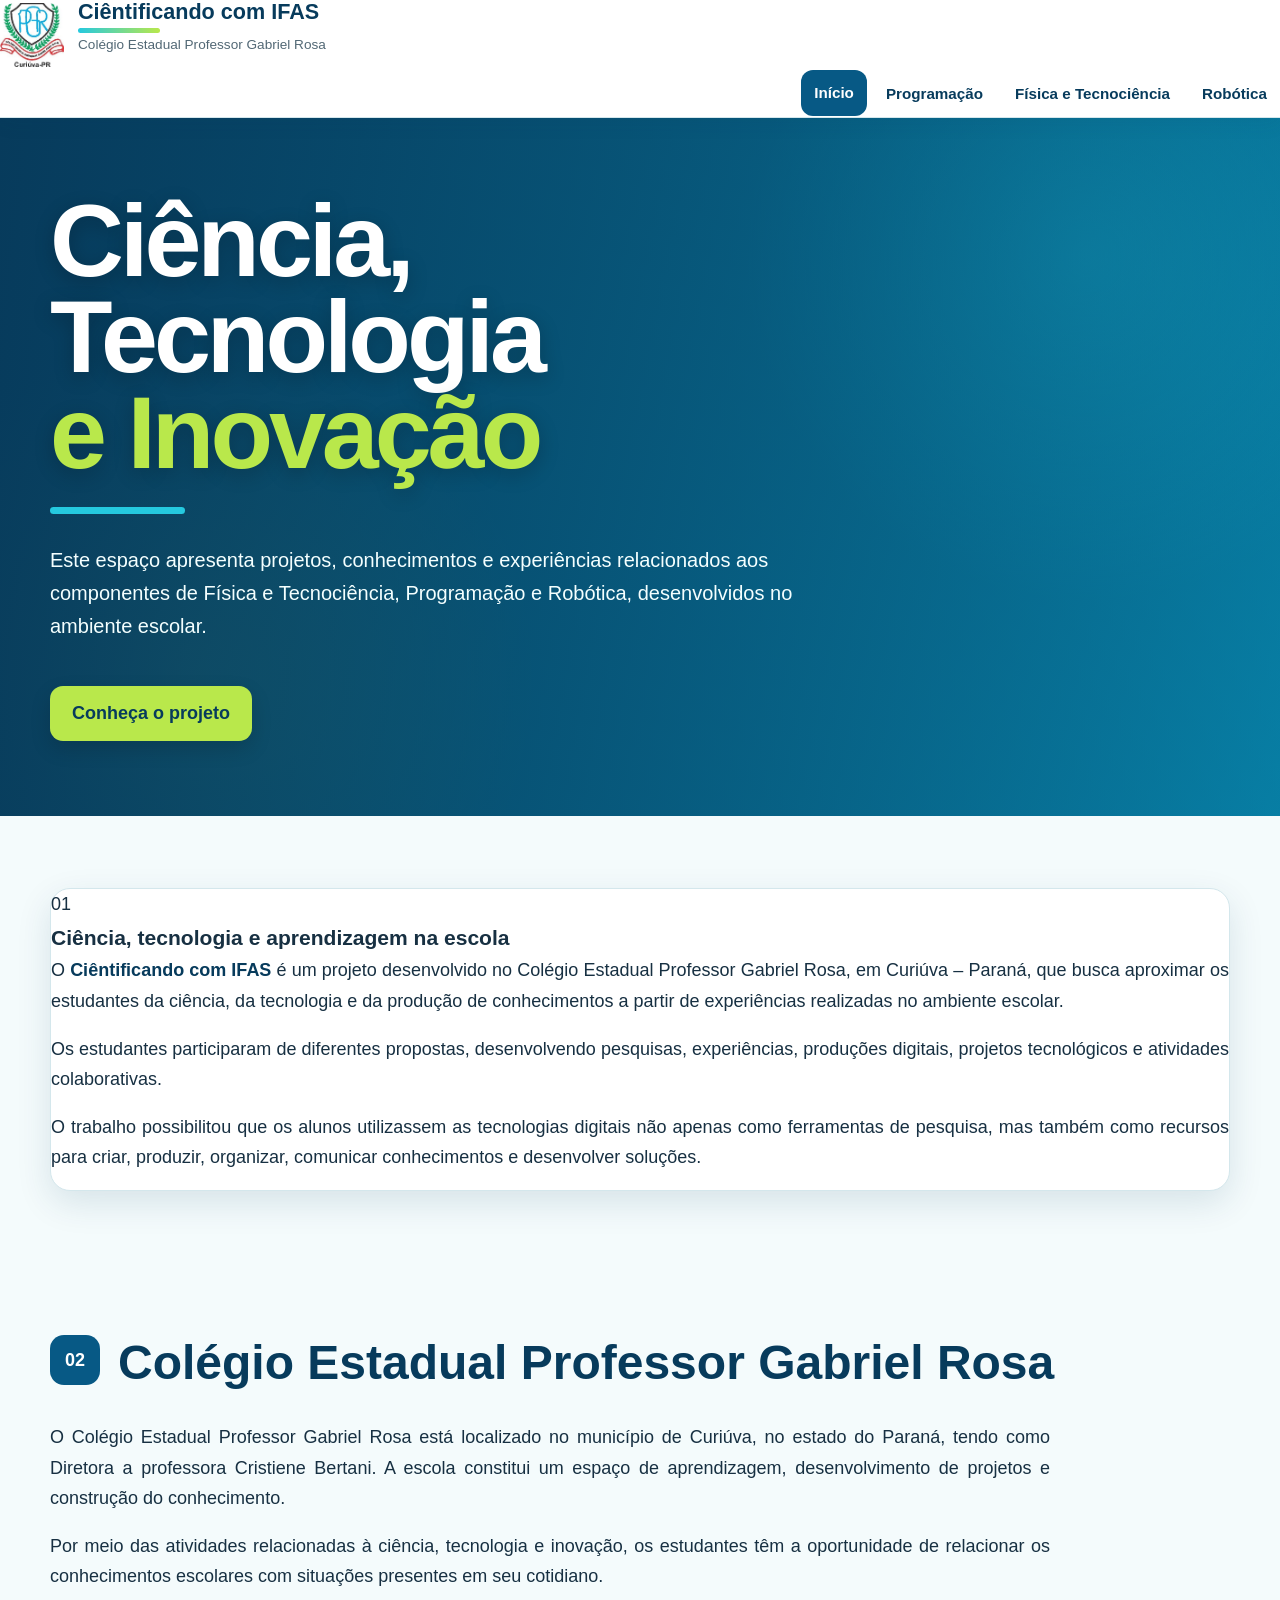
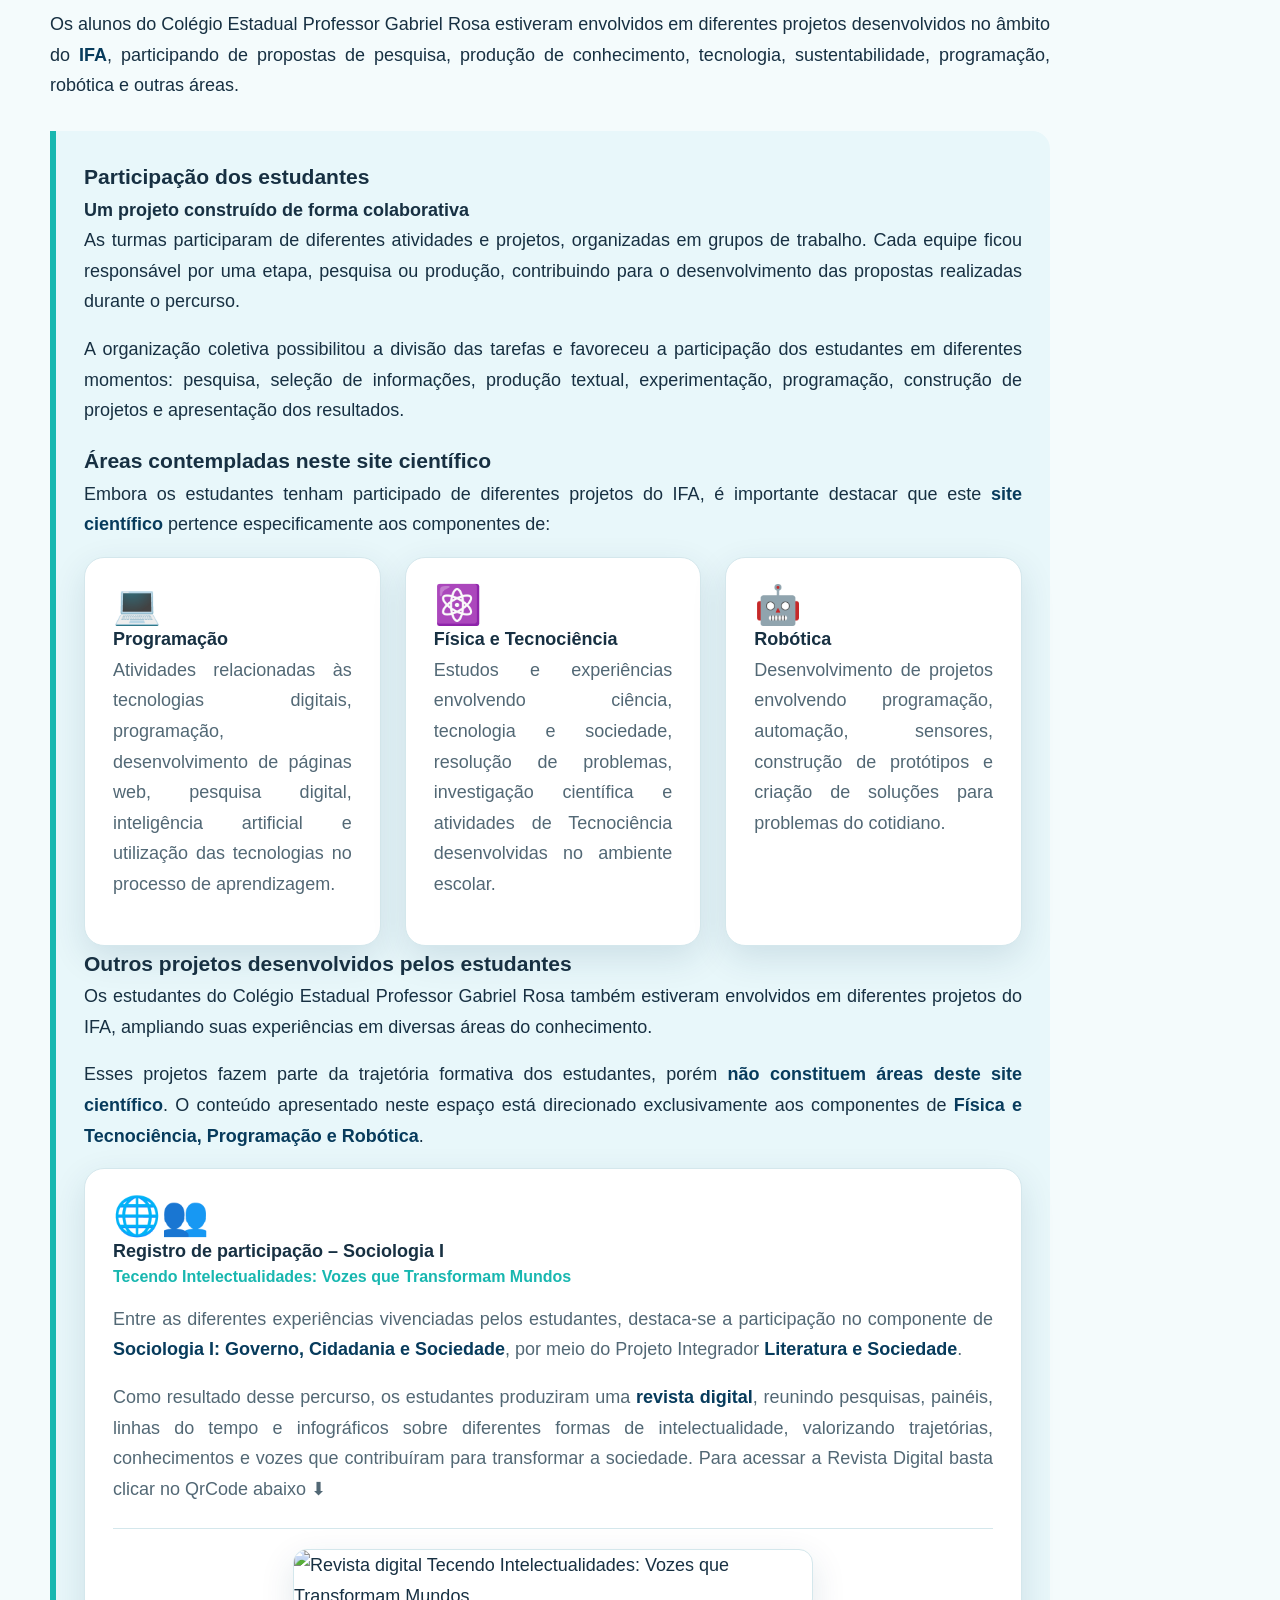
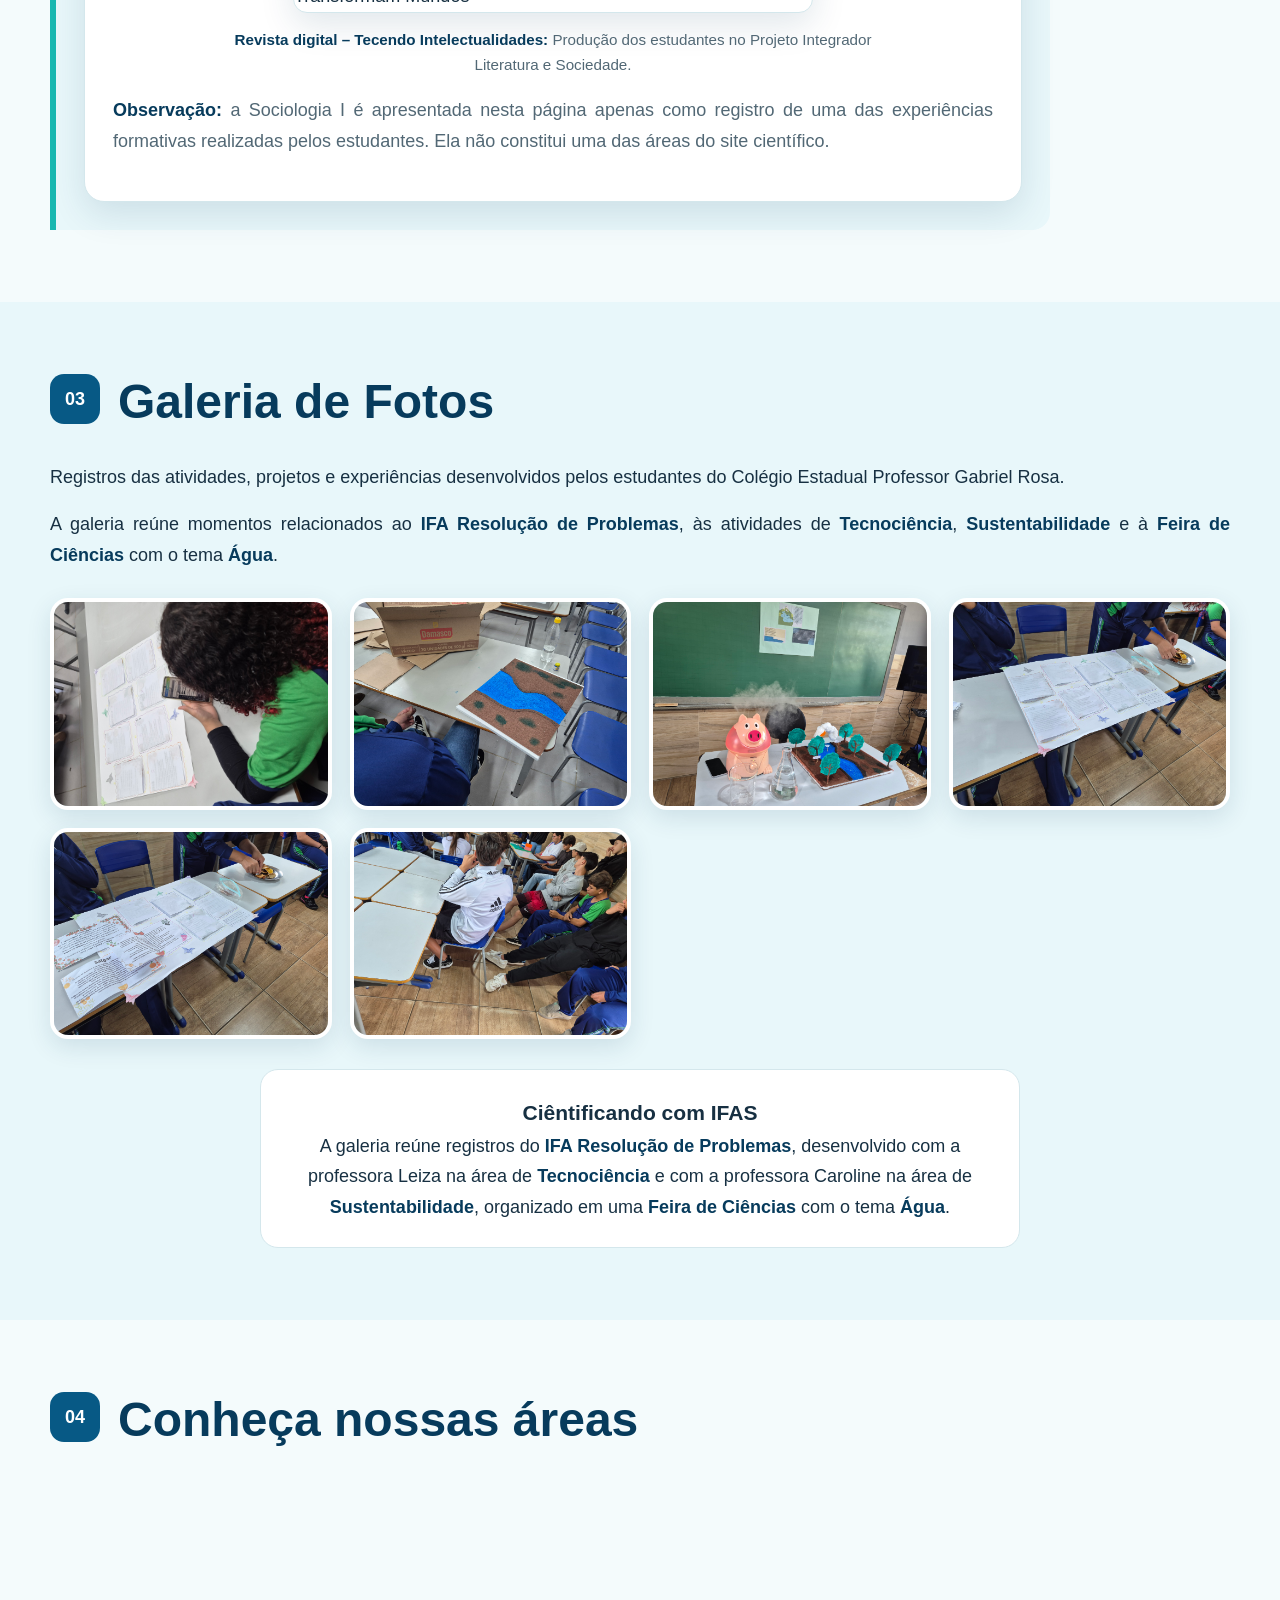
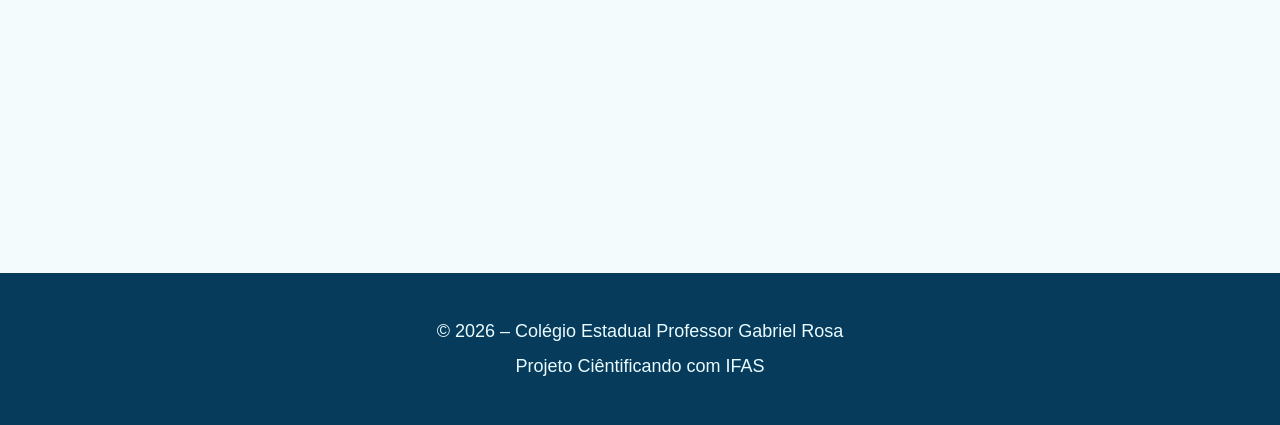
==== commit dae04392: "em construcao" ====
--- a/index.html
+++ b/index.html
@@ -644,8 +644,14 @@
     <div class="foto-legenda">
         <h3>Ciêntificando com IFAS</h3>
         <p>
-            Ciência, tecnologia, criatividade e aprendizagem
-            fazendo parte da experiência escolar.
+             A galeria reúne registros do
+                        <strong>IFA Resolução de Problemas</strong>,
+                        desenvolvido com a professora Leiza na área de
+                        <strong>Tecnociência</strong> e com a
+                        professora Caroline na área de
+                        <strong>Sustentabilidade</strong>, organizado em uma
+                        <strong>Feira de Ciências</strong> com o tema
+                        <strong>Água</strong>.
         </p>
     </div>
 
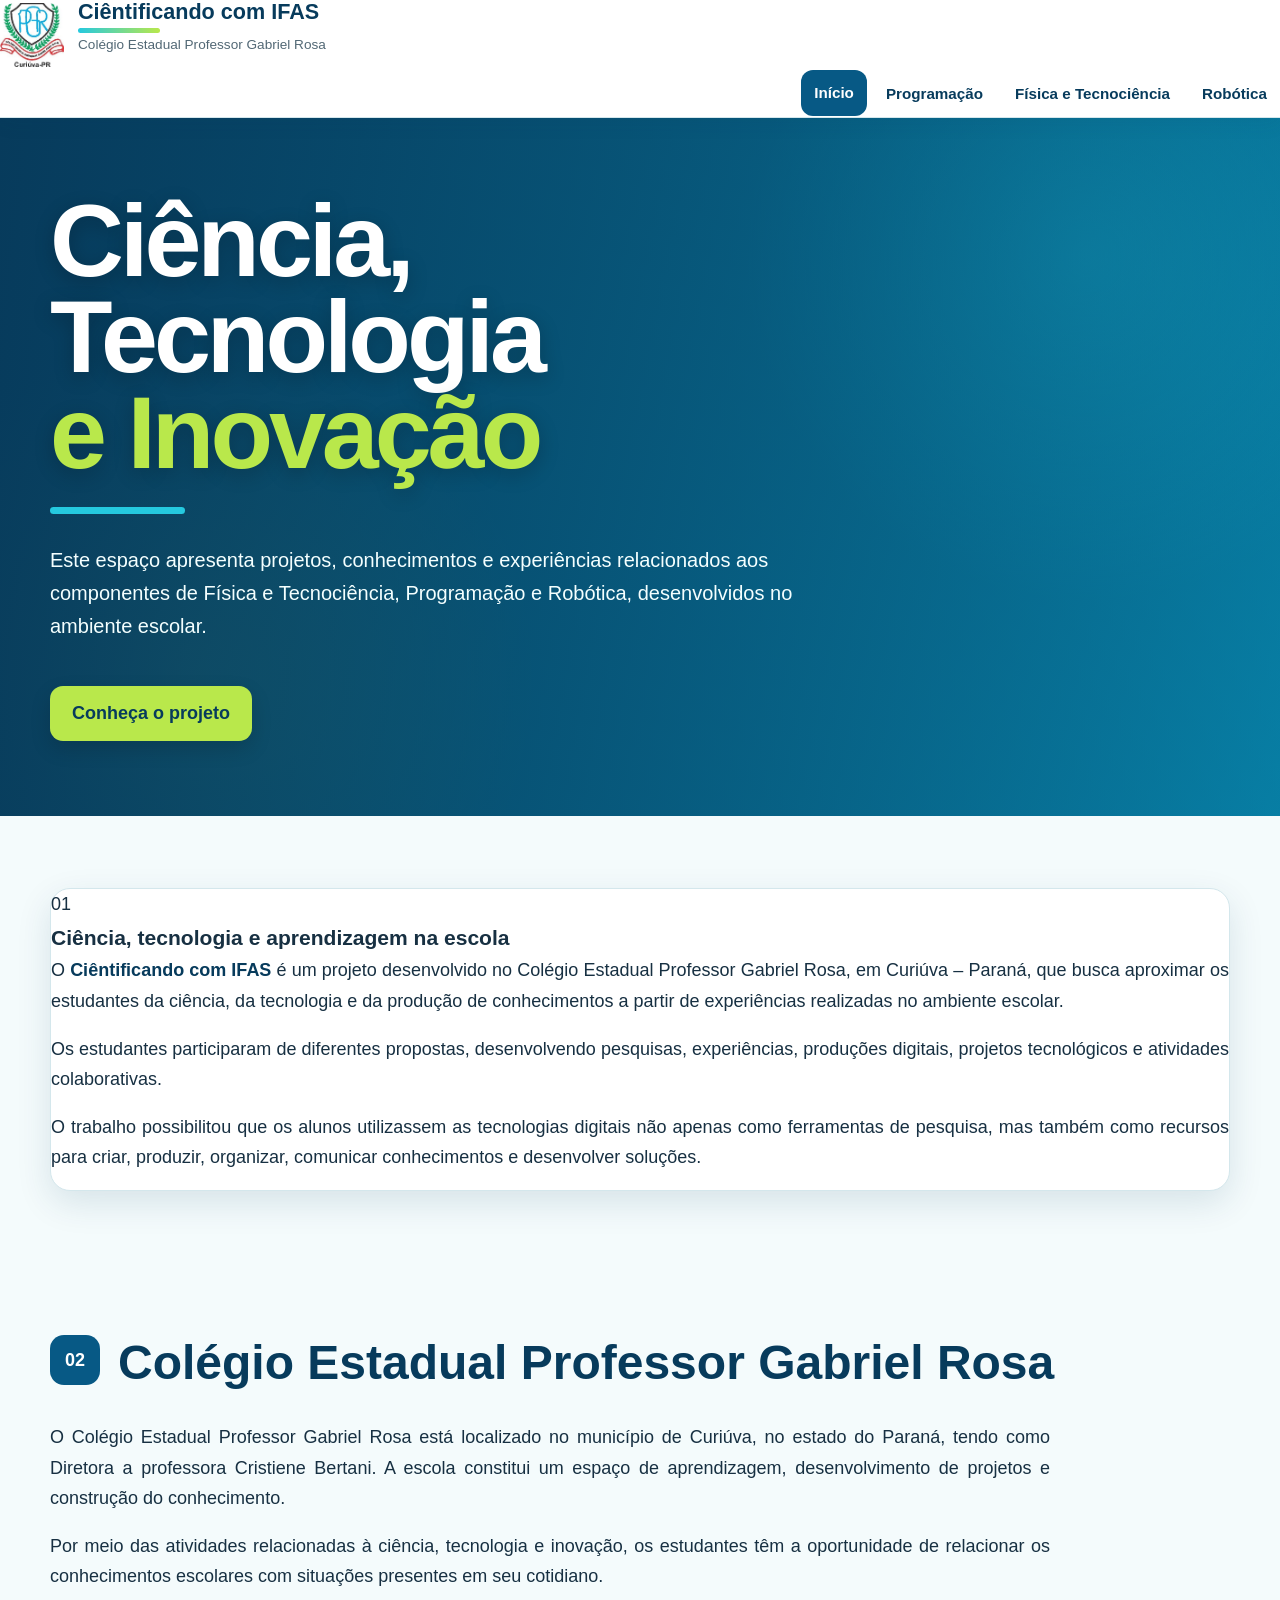
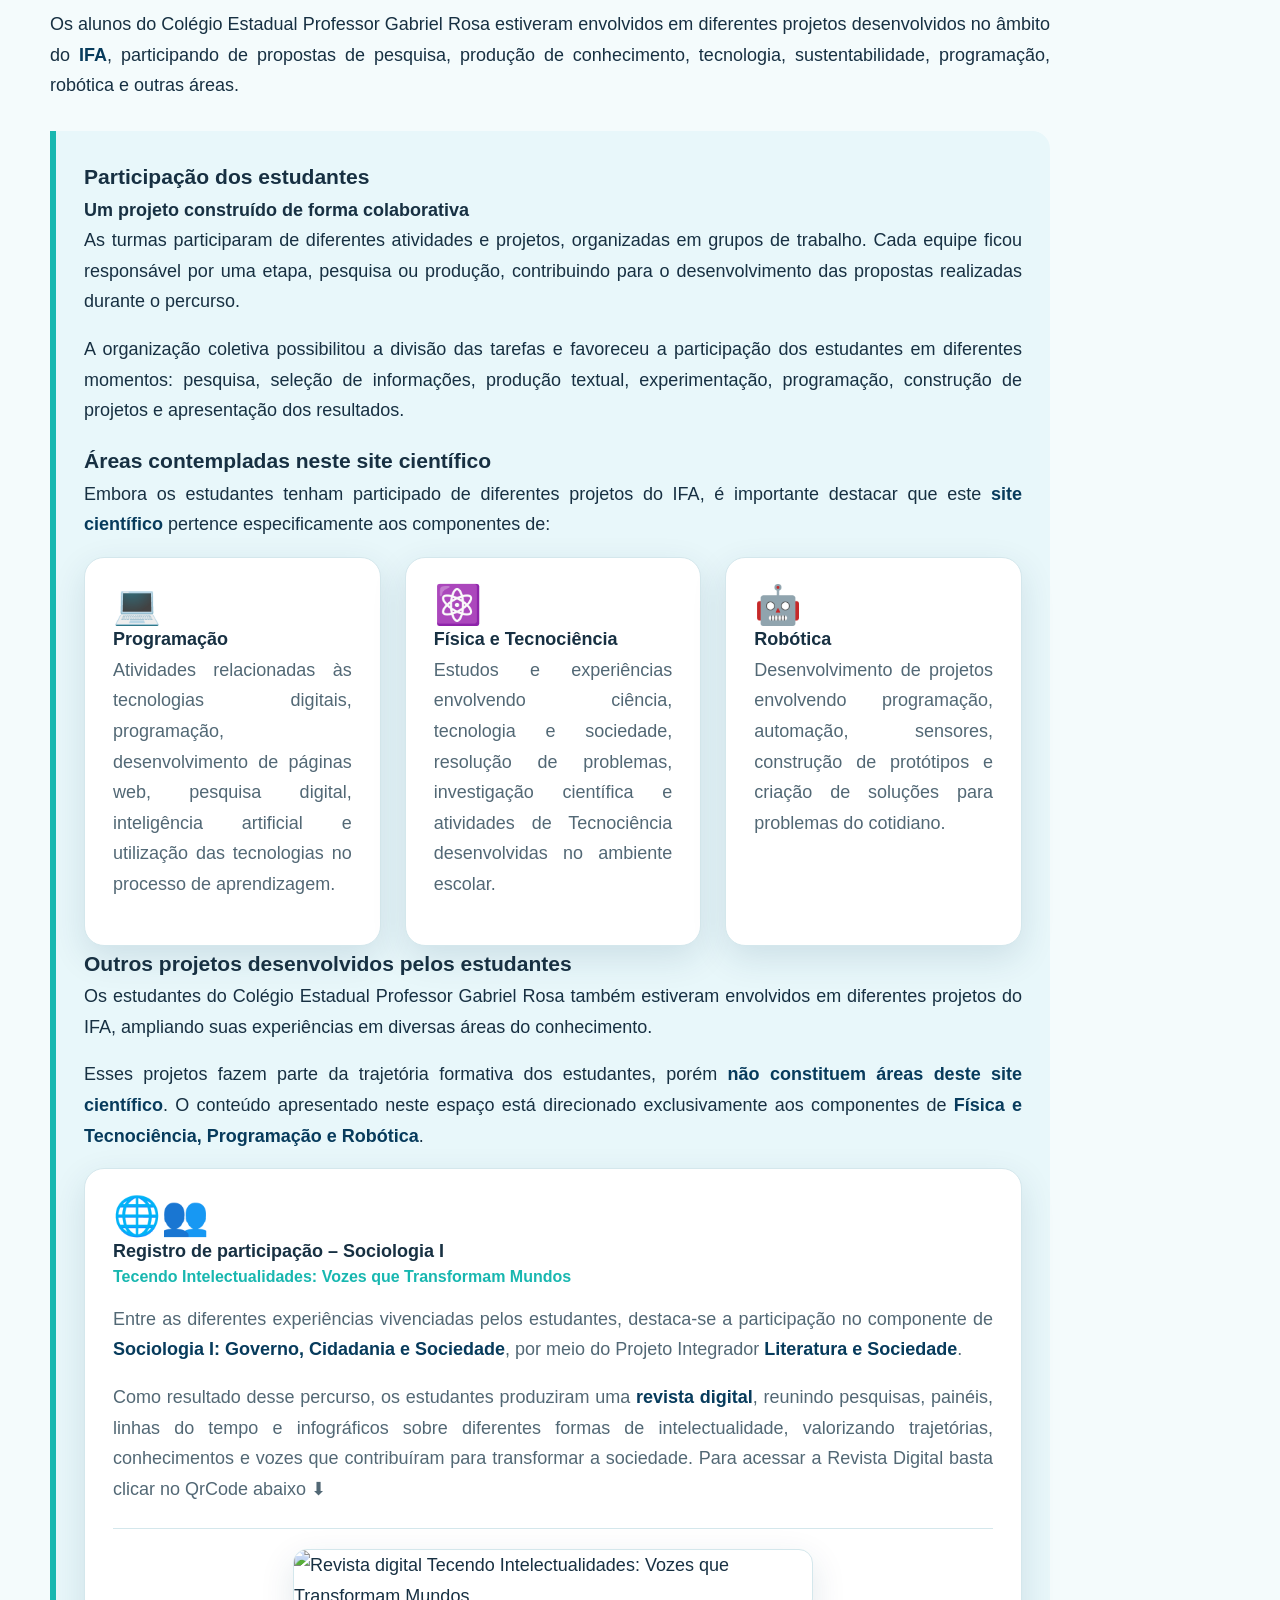
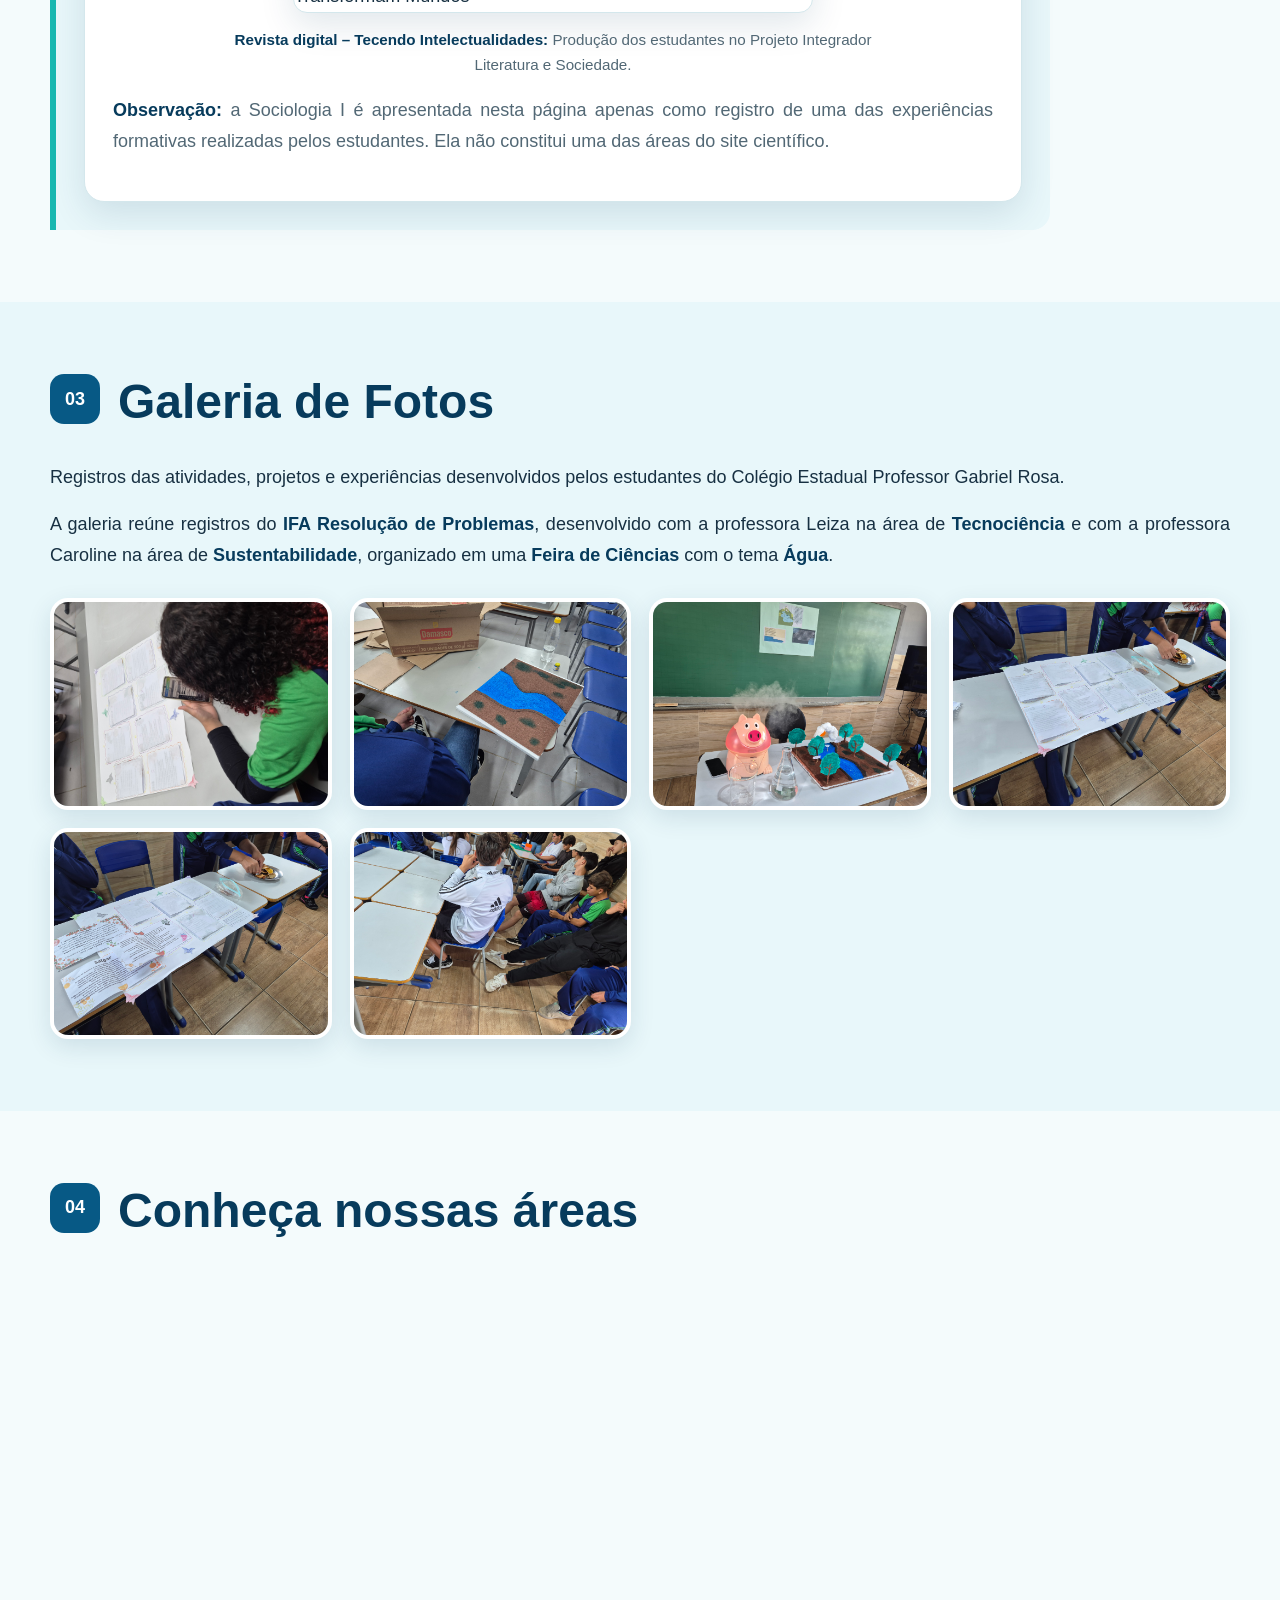
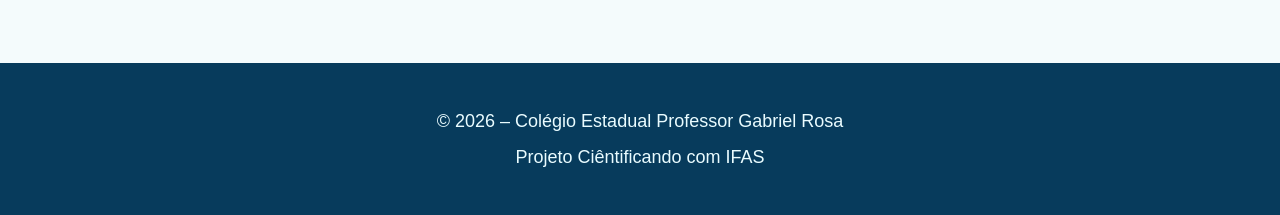
==== commit f9a3b669: "Em construção" ====
--- a/index.html
+++ b/index.html
@@ -579,70 +579,6 @@
             Professor Gabriel Rosa.
         </p>
 
-        <p>
-            A galeria reúne momentos relacionados ao
-            <strong>IFA Resolução de Problemas</strong>,
-            às atividades de <strong>Tecnociência</strong>,
-            <strong>Sustentabilidade</strong> e à
-            <strong>Feira de Ciências</strong> com o tema
-            <strong>Água</strong>.
-        </p>
-    </div>
-
-    <div class="galeria-grid">
-
-        <figure class="foto-item">
-            <img src="img/20260817_081041.jpg"
-                 alt="Estudantes participando de atividade científica">
-            <figcaption>
-                Atividade científica e trabalho em equipe
-            </figcaption>
-        </figure>
-
-        <figure class="foto-item">
-            <img src="img/20260817_081111.jpg"
-                 alt="Estudantes durante atividade do projeto">
-            <figcaption>
-                Participação dos estudantes no projeto
-            </figcaption>
-        </figure>
-
-        <figure class="foto-item">
-            <img src="img/20260820_080458.jpg"
-                 alt="Registro da Feira de Ciências">
-            <figcaption>
-                Feira de Ciências
-            </figcaption>
-        </figure>
-
-        <figure class="foto-item">
-            <img src="img/20260820_080503.jpg"
-                 alt="Estudantes apresentando projeto">
-            <figcaption>
-                Apresentação dos projetos
-            </figcaption>
-        </figure>
-
-        <figure class="foto-item">
-            <img src="img/20260820_080512.jpg"
-                 alt="Atividade prática desenvolvida pelos estudantes">
-            <figcaption>
-                Atividade prática e investigação
-            </figcaption>
-        </figure>
-
-        <figure class="foto-item">
-            <img src="img/20260820_081515.jpg"
-                 alt="Registro dos estudantes durante o projeto">
-            <figcaption>
-                Experiências e aprendizagem
-            </figcaption>
-        </figure>
-
-    </div>
-
-    <div class="foto-legenda">
-        <h3>Ciêntificando com IFAS</h3>
         <p>
              A galeria reúne registros do
                         <strong>IFA Resolução de Problemas</strong>,
@@ -655,6 +591,65 @@
         </p>
     </div>
 
+    <div class="galeria-grid">
+
+        <figure class="foto-item">
+            <img src="img/20260817_081041.jpg"
+                 alt="Estudantes participando de atividade científica">
+            <figcaption>
+                Atividade científica e trabalho em equipe
+            </figcaption>
+        </figure>
+
+        <figure class="foto-item">
+            <img src="img/20260817_081111.jpg"
+                 alt="Estudantes durante atividade do projeto">
+            <figcaption>
+                Participação dos estudantes no projeto
+            </figcaption>
+        </figure>
+
+        <figure class="foto-item">
+            <img src="img/20260820_080458.jpg"
+                 alt="Registro da Feira de Ciências">
+            <figcaption>
+                Feira de Ciências
+            </figcaption>
+        </figure>
+
+        <figure class="foto-item">
+            <img src="img/20260820_080503.jpg"
+                 alt="Estudantes apresentando projeto">
+            <figcaption>
+                Apresentação dos projetos
+            </figcaption>
+        </figure>
+
+        <figure class="foto-item">
+            <img src="img/20260820_080512.jpg"
+                 alt="Atividade prática desenvolvida pelos estudantes">
+            <figcaption>
+                Atividade prática e investigação
+            </figcaption>
+        </figure>
+
+        <figure class="foto-item">
+            <img src="img/20260820_081515.jpg"
+                 alt="Registro dos estudantes durante o projeto">
+            <figcaption>
+                Experiências e aprendizagem
+            </figcaption>
+        </figure>
+
+    </div>
+
+   <!--<div class="foto-legenda">
+        <h3>Ciêntificando com IFAS</h3>
+        <p>
+            
+        </p>
+    </div>-->
+
 </section>
 
 
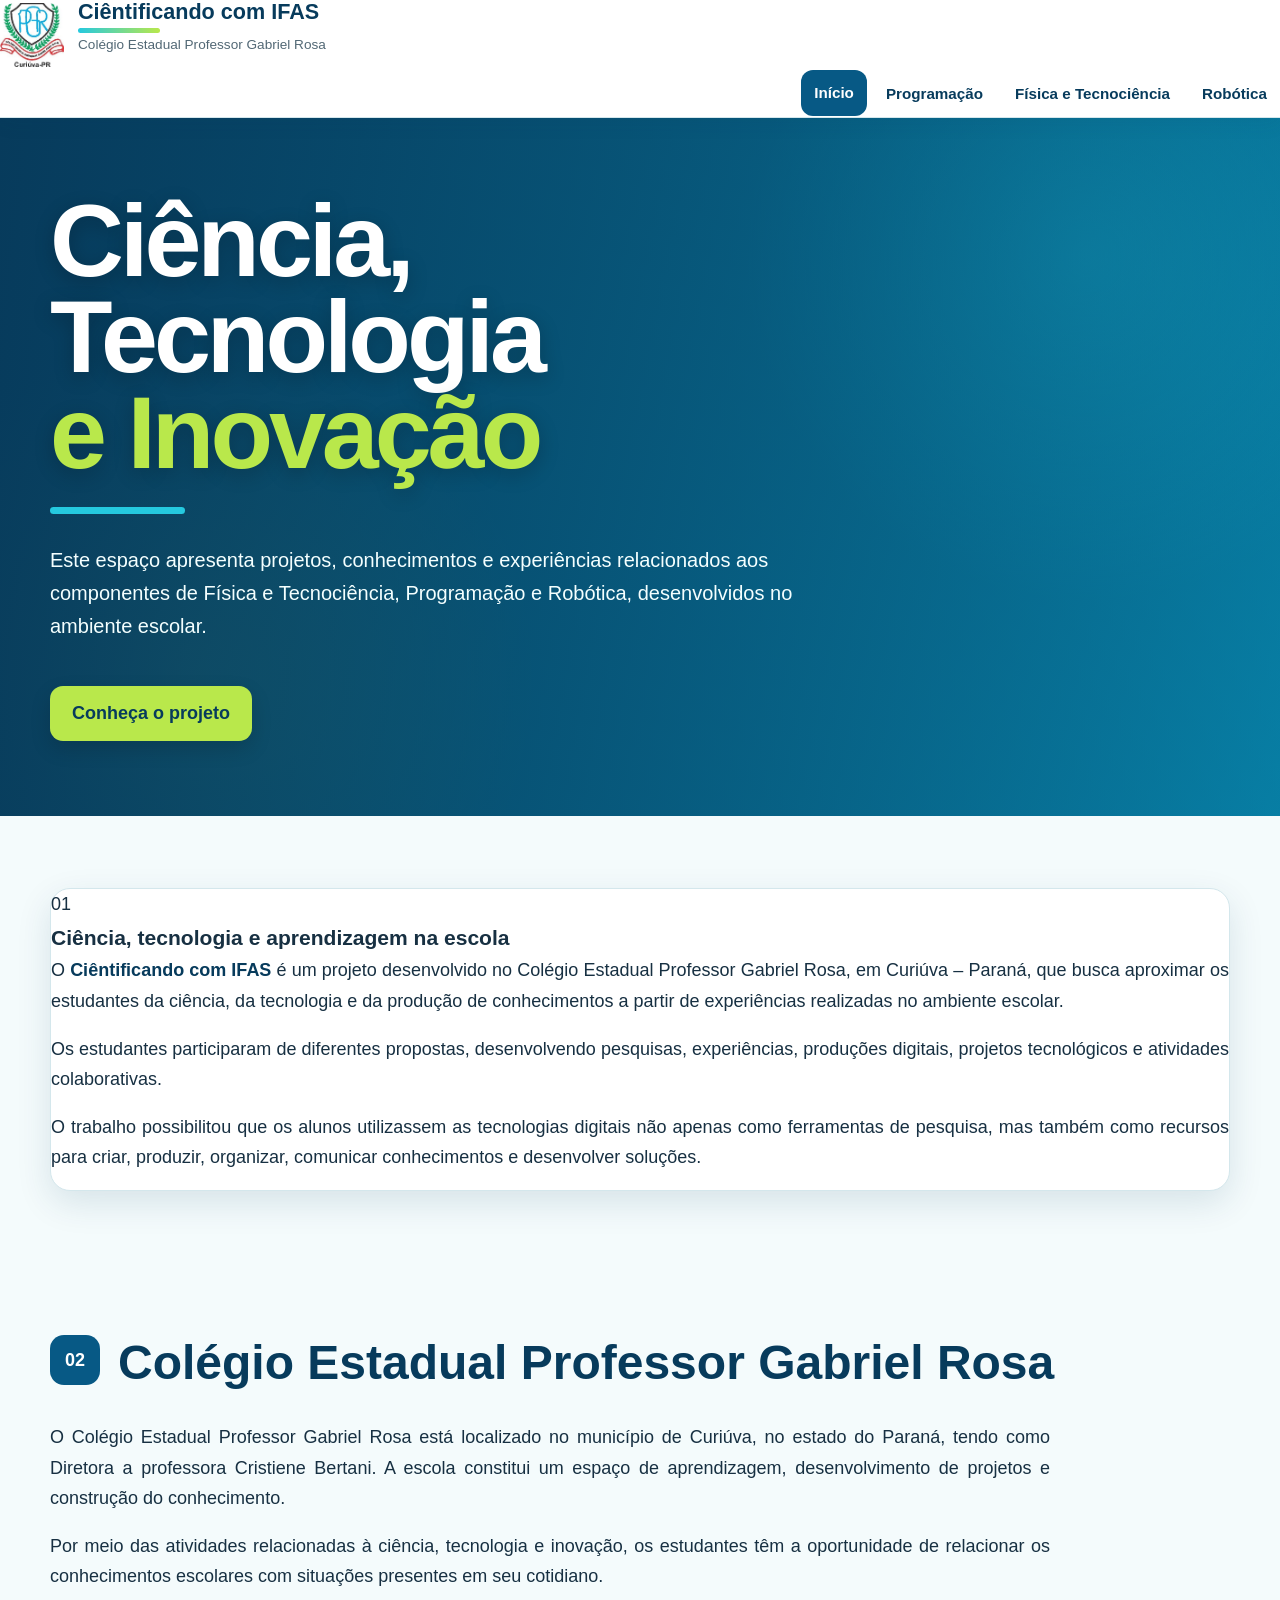
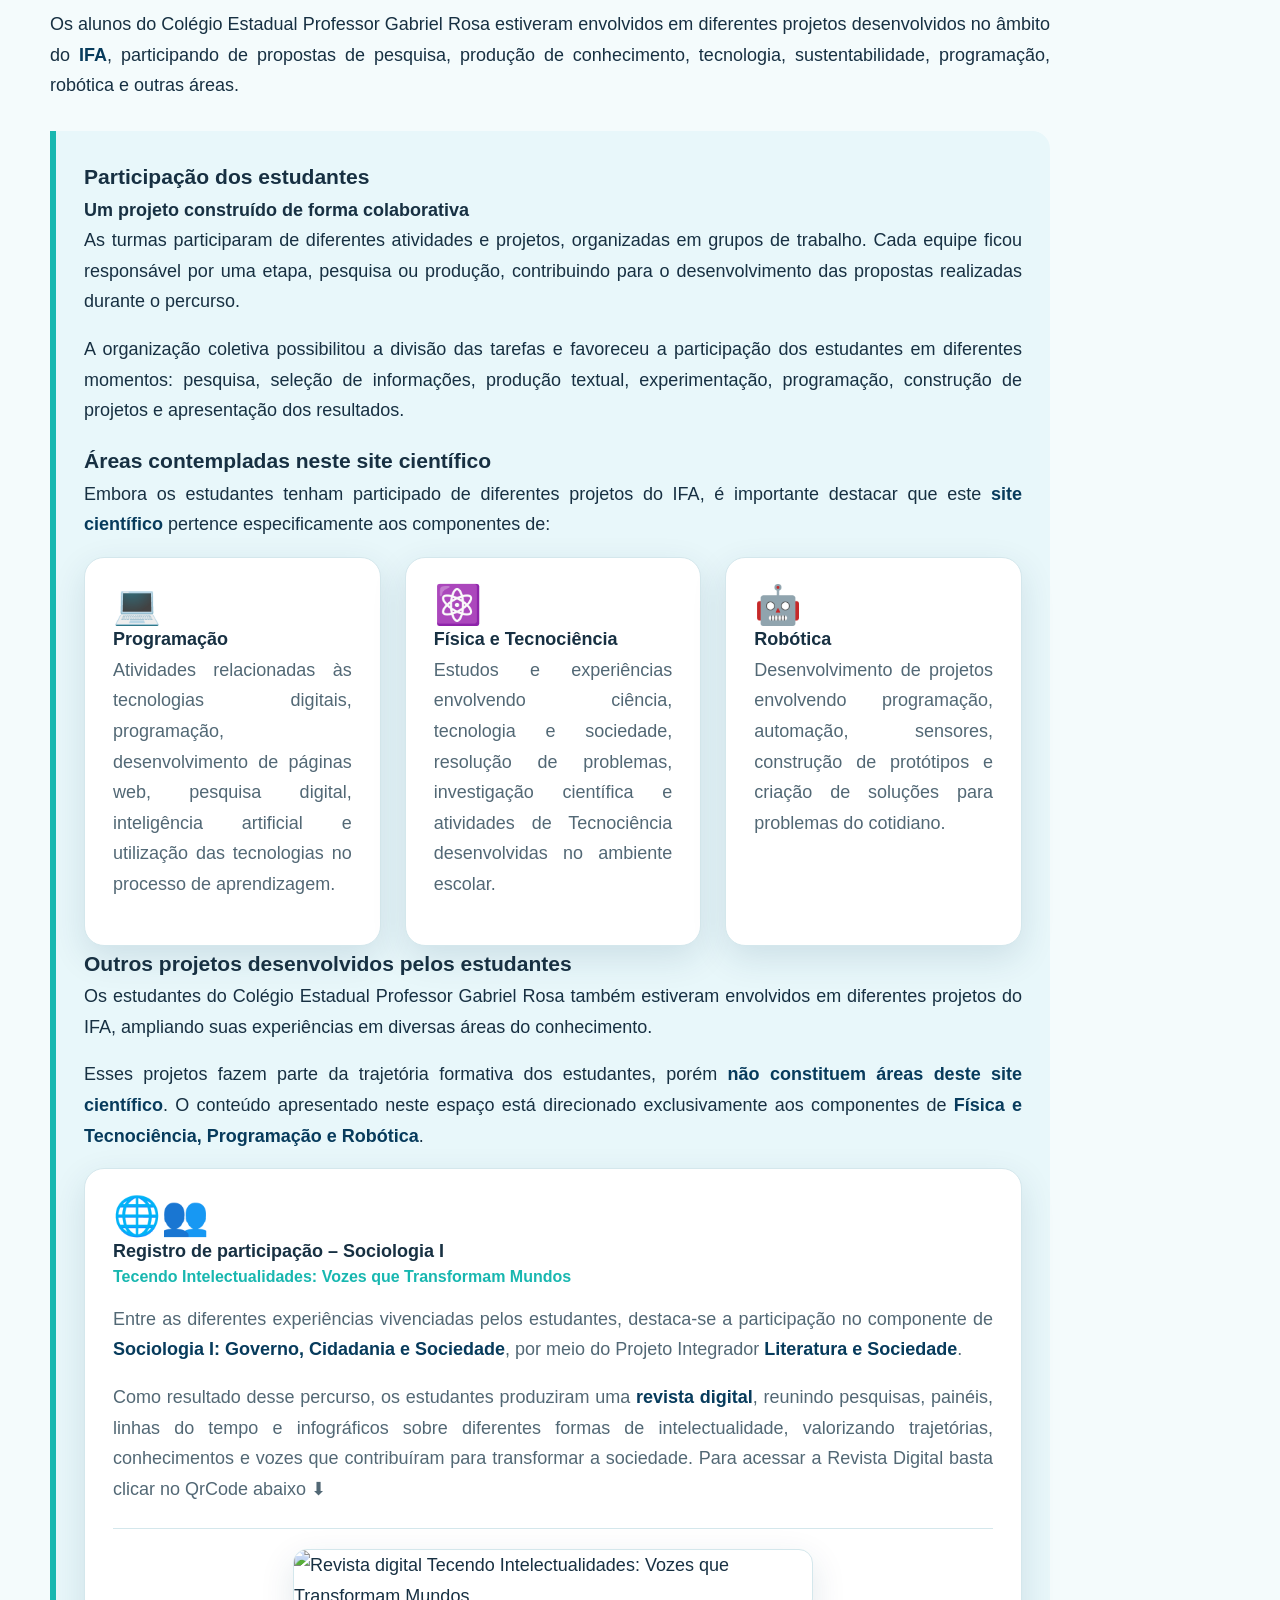
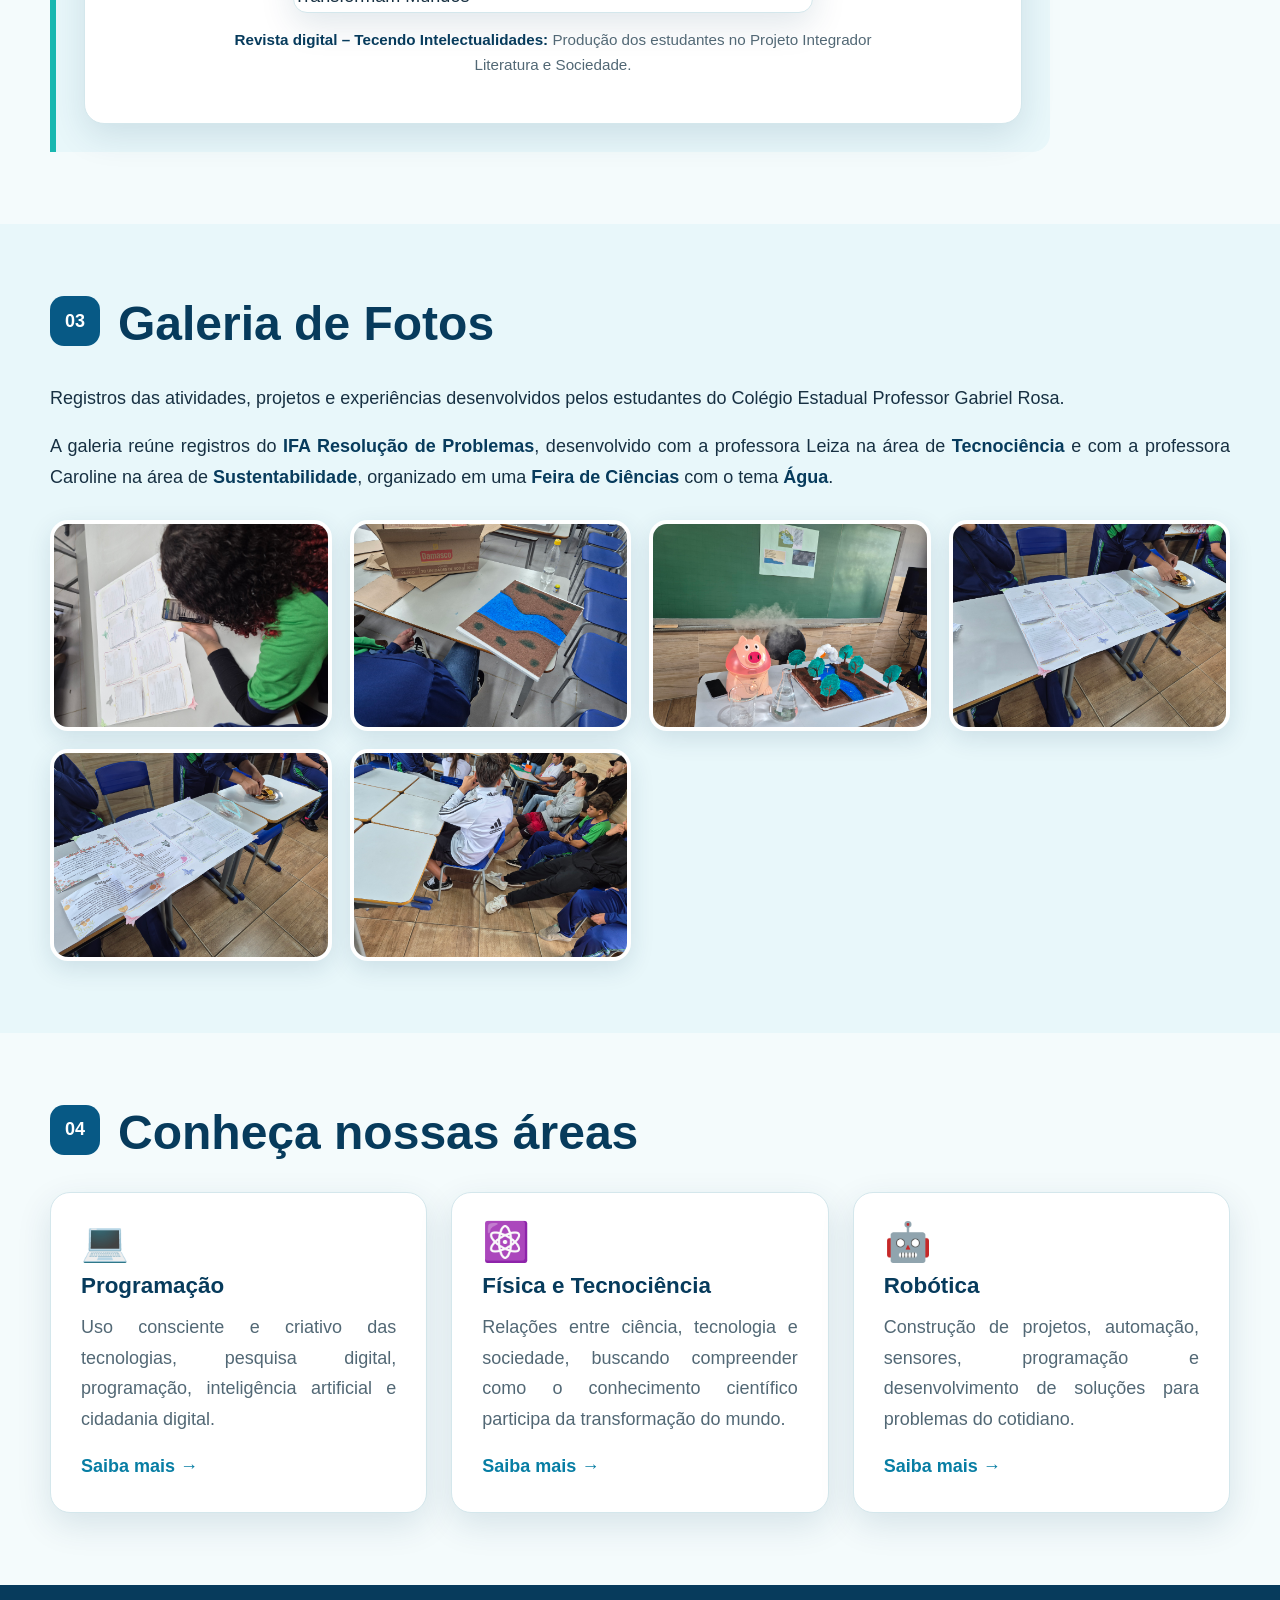
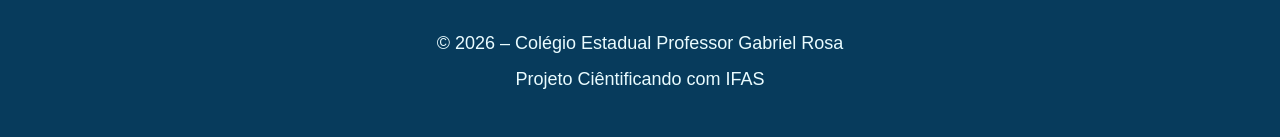
==== commit 7a66c96a: "em construcaooo" ====
--- a/index.html
+++ b/index.html
@@ -536,19 +536,6 @@
 
                             </div>
 
-
-                            <p class="observacao">
-
-                                <strong>Observação:</strong>
-
-                                a Sociologia I é apresentada nesta página
-                                apenas como registro de uma das experiências
-                                formativas realizadas pelos estudantes.
-
-                                Ela não constitui uma das áreas do site
-                                científico.
-
-                            </p>
 
 
                         </div>
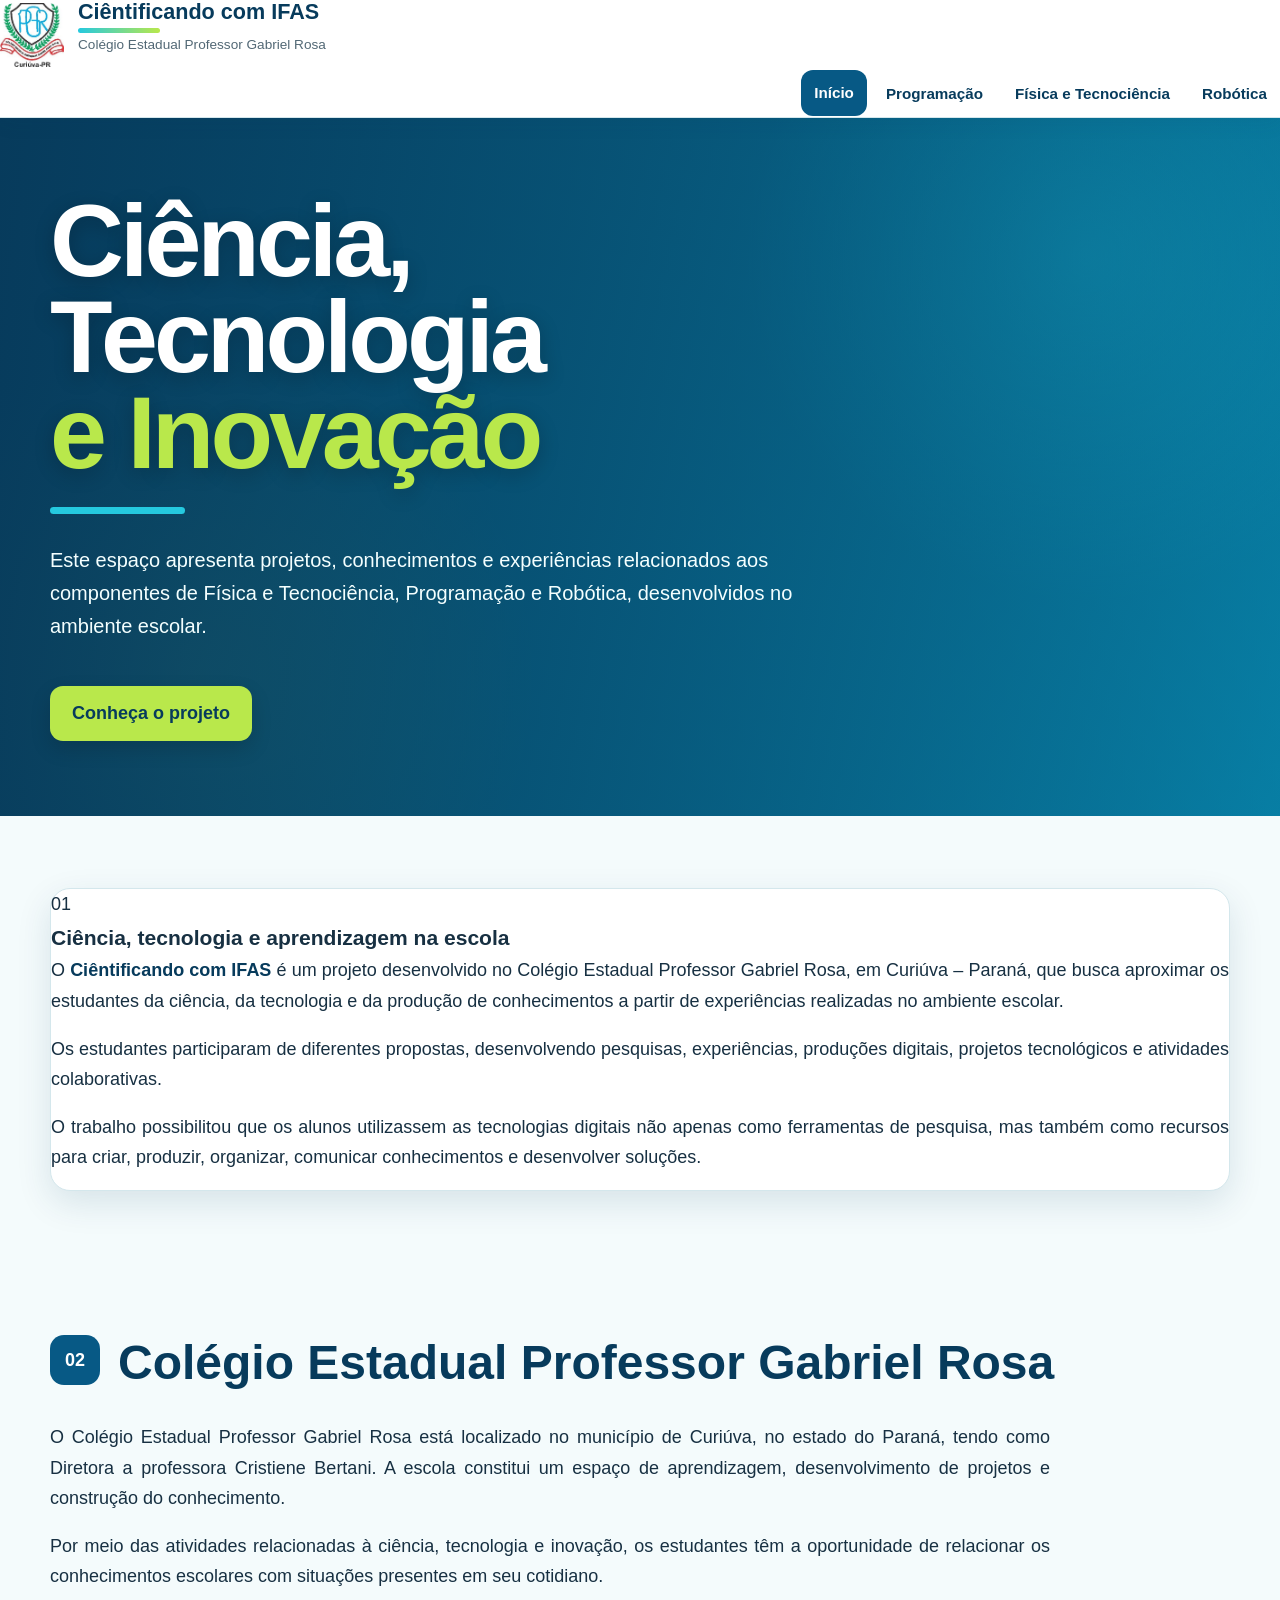
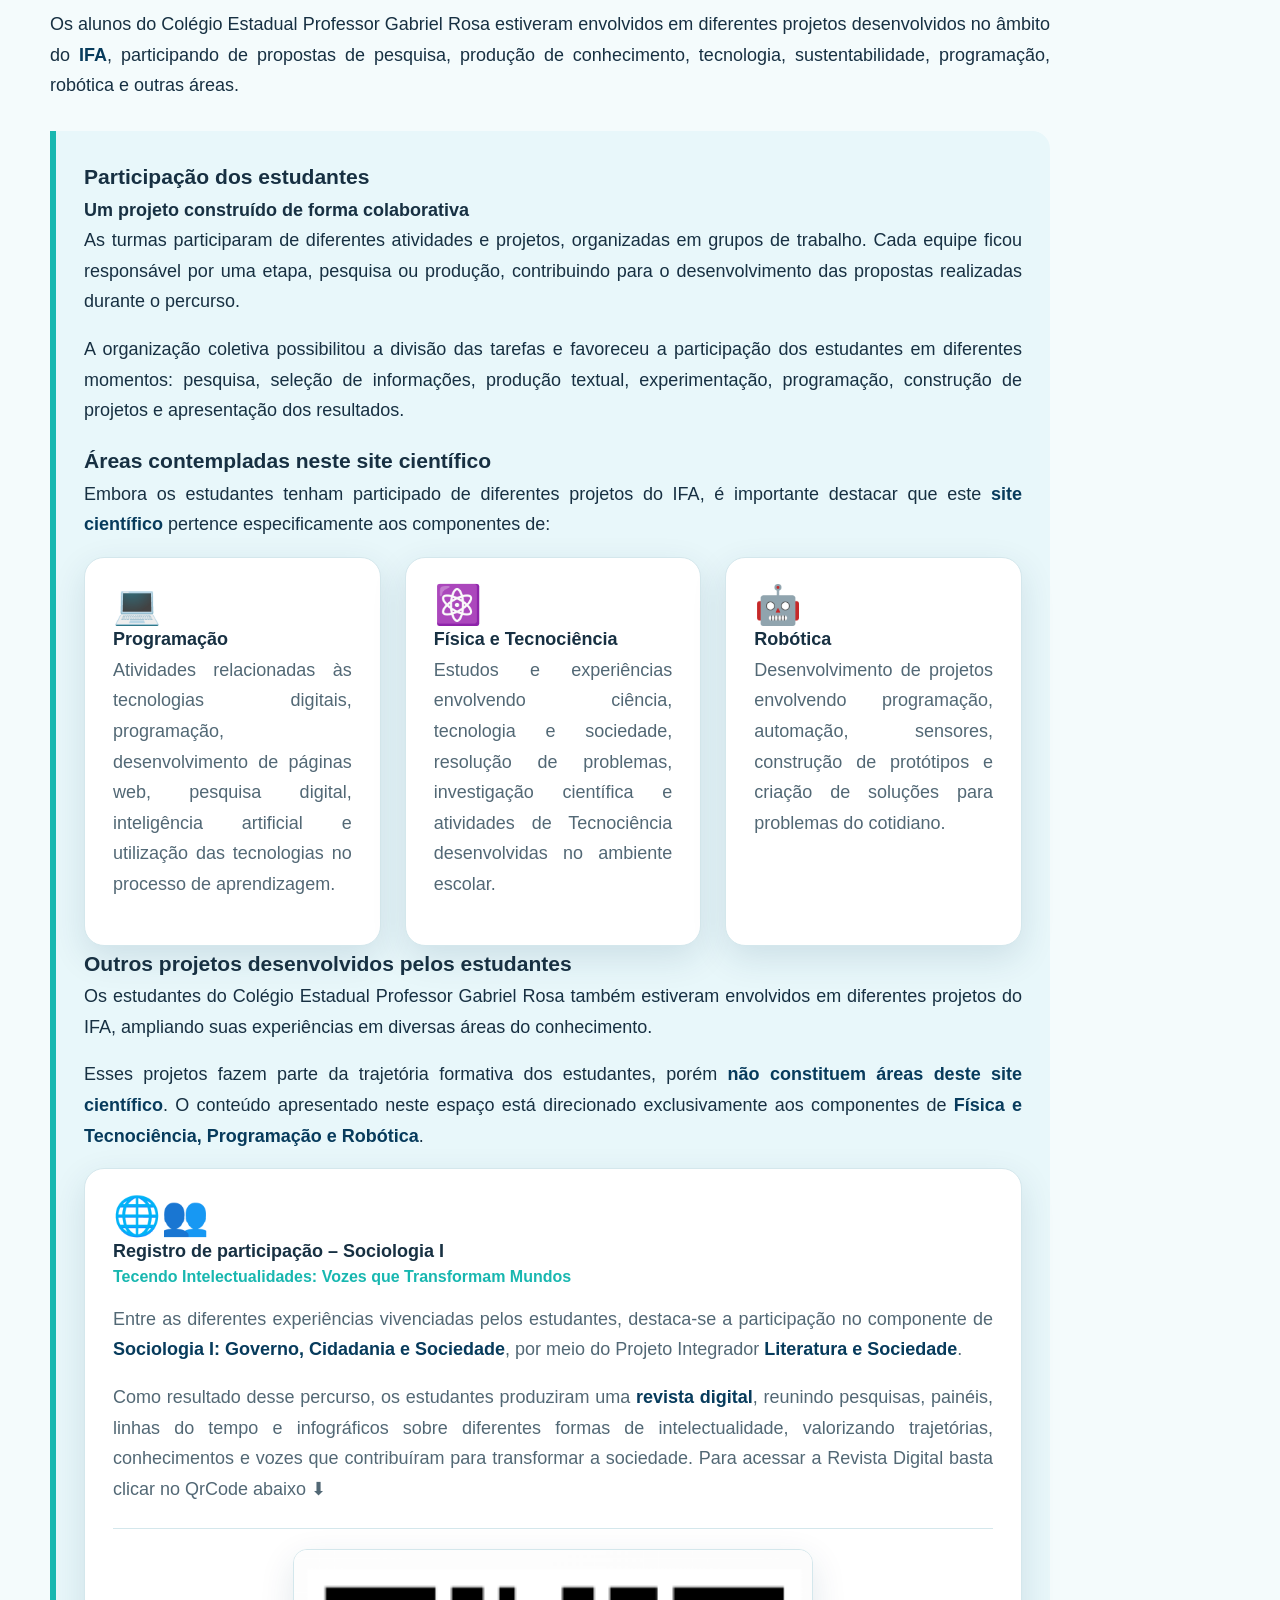
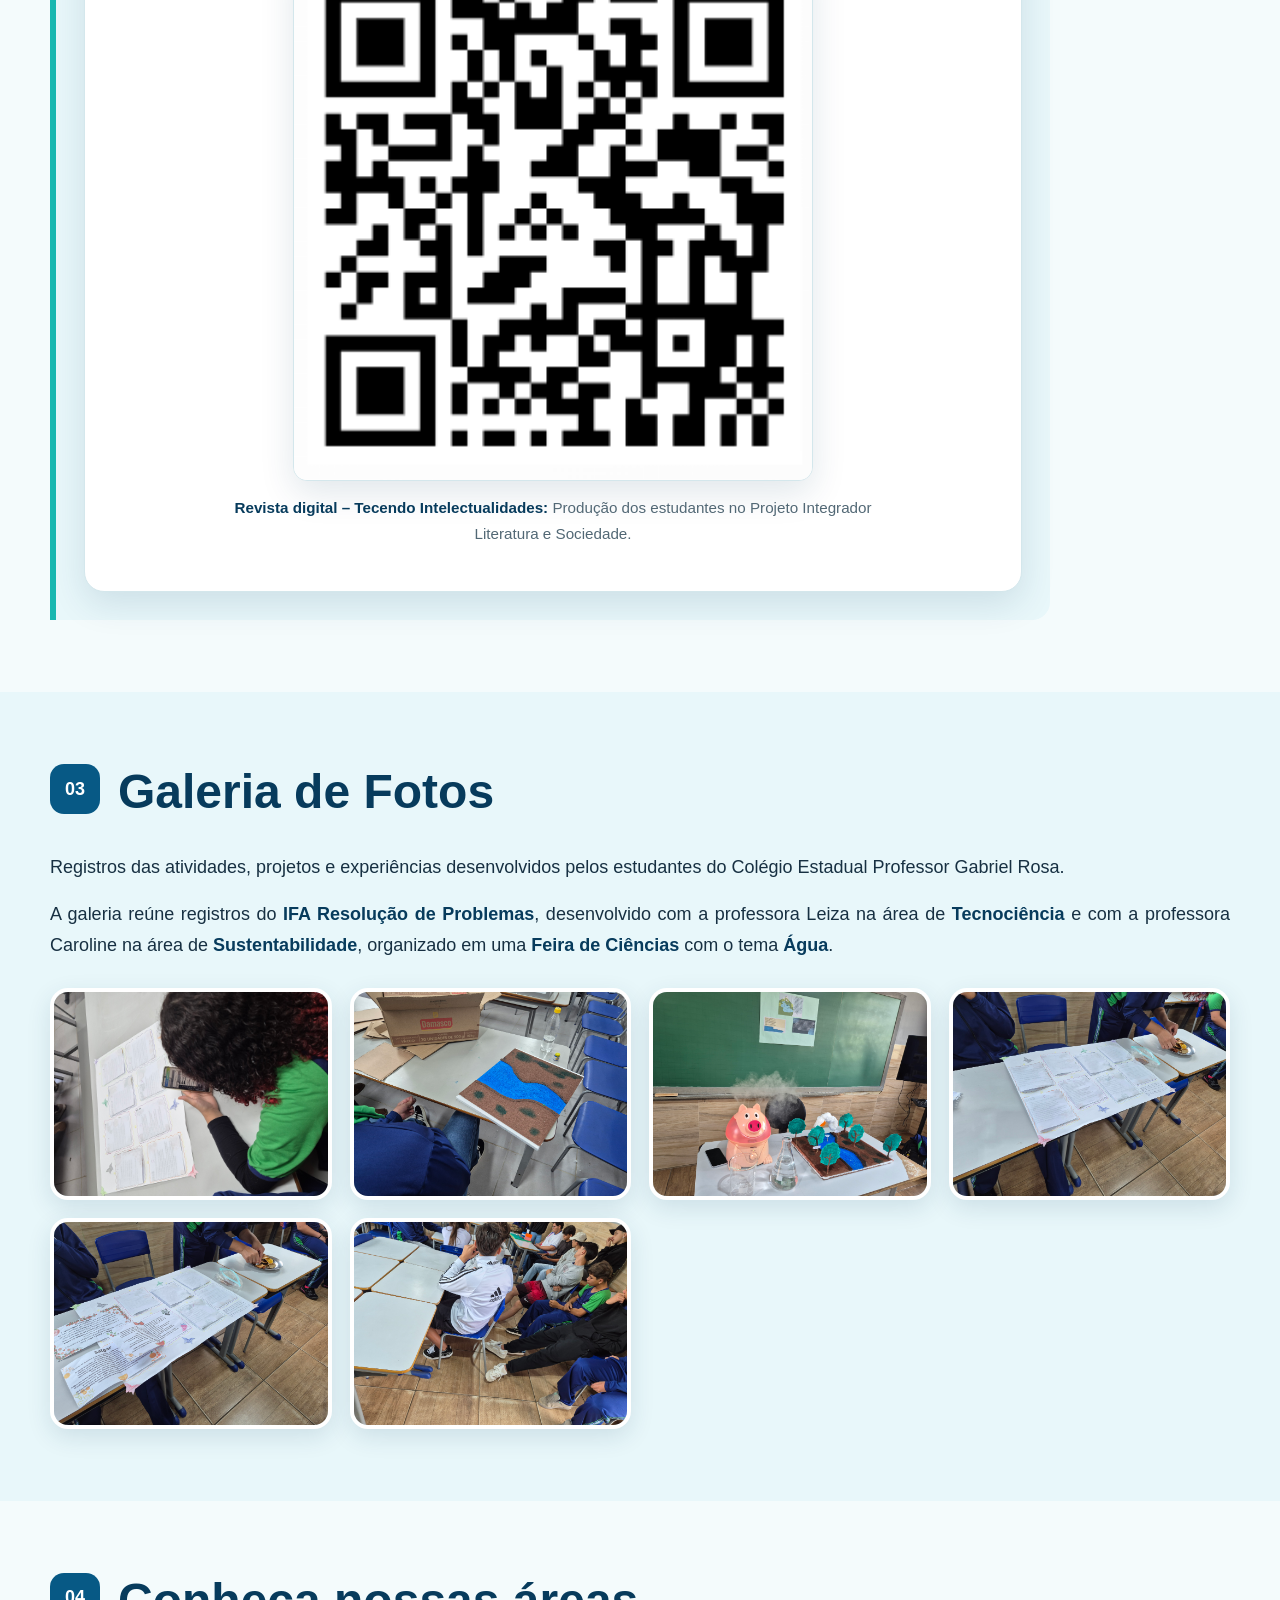
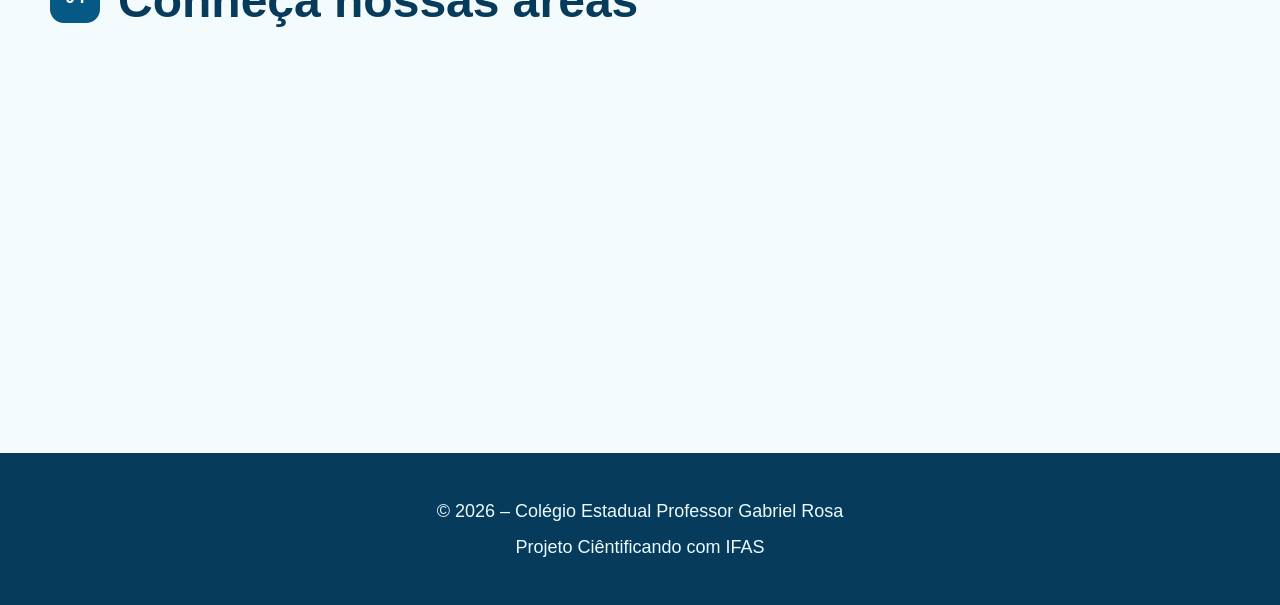
==== commit c6bf601a: "site cientifico" ====
--- a/index.html
+++ b/index.html
@@ -517,7 +517,7 @@
                             <div class="revista-digital">
 
 
-                                <img src="img/revista-digital-sociologia.svg"
+                                <img src="img/qrcode.png"
                                      alt="Revista digital Tecendo Intelectualidades: Vozes que Transformam Mundos">
 
 
--- a/style.css
+++ b/style.css
@@ -1756,7 +1756,7 @@
 /* Imagem ocupa toda a área do cartão */
 .foto-item img {
     display: block;
-    width: 100%;
+    width: 80%;
     height: 100%;
 
     object-fit: cover;
@@ -1825,3 +1825,89 @@
         font-size: 0.88rem;
     }
 }
+
+/* =========================================================
+   GALERIA EXCLUSIVA DA PÁGINA FÍSICA E TECNOCIÊNCIA
+   ========================================================= */
+
+.galeria-tecnociencia {
+    display: grid;
+    grid-template-columns: repeat(3, minmax(0, 1fr));
+    gap: 24px;
+
+    width: 100%;
+    margin-top: 30px;
+}
+
+/* Cartão de cada imagem */
+.galeria-tecnociencia .foto-galeria {
+    display: flex;
+    flex-direction: column;
+
+    width: 100%;
+    min-height: 330px;
+    margin: 0;
+
+    overflow: hidden;
+    background: #ffffff;
+    border: 1px solid var(--borda);
+    border-radius: 18px;
+    box-shadow: var(--sombra);
+}
+
+/*
+   "contain" evita cortar QR Codes, infográficos
+   e imagens com muito texto.
+*/
+.galeria-tecnociencia .foto-galeria img {
+    width: 100%;
+    height: 270px;
+    padding: 10px;
+
+    object-fit: contain;
+    object-position: center;
+
+    background: #f4fbfc;
+}
+
+/* Legenda abaixo da imagem */
+.galeria-tecnociencia .foto-galeria figcaption {
+    display: flex;
+    align-items: center;
+    justify-content: center;
+
+    min-height: 60px;
+    margin-top: auto;
+    padding: 12px 16px;
+
+    color: var(--azul-900);
+    background: #ffffff;
+
+    font-size: 0.9rem;
+    font-weight: 700;
+    line-height: 1.35;
+    text-align: center;
+}
+
+/* Tablet: duas imagens por linha */
+@media (max-width: 980px) {
+    .galeria-tecnociencia {
+        grid-template-columns: repeat(2, minmax(0, 1fr));
+    }
+}
+
+/* Celular: uma imagem por linha */
+@media (max-width: 700px) {
+    .galeria-tecnociencia {
+        grid-template-columns: 1fr;
+        gap: 18px;
+    }
+
+    .galeria-tecnociencia .foto-galeria {
+        min-height: 300px;
+    }
+
+    .galeria-tecnociencia .foto-galeria img {
+        height: 250px;
+    }
+}
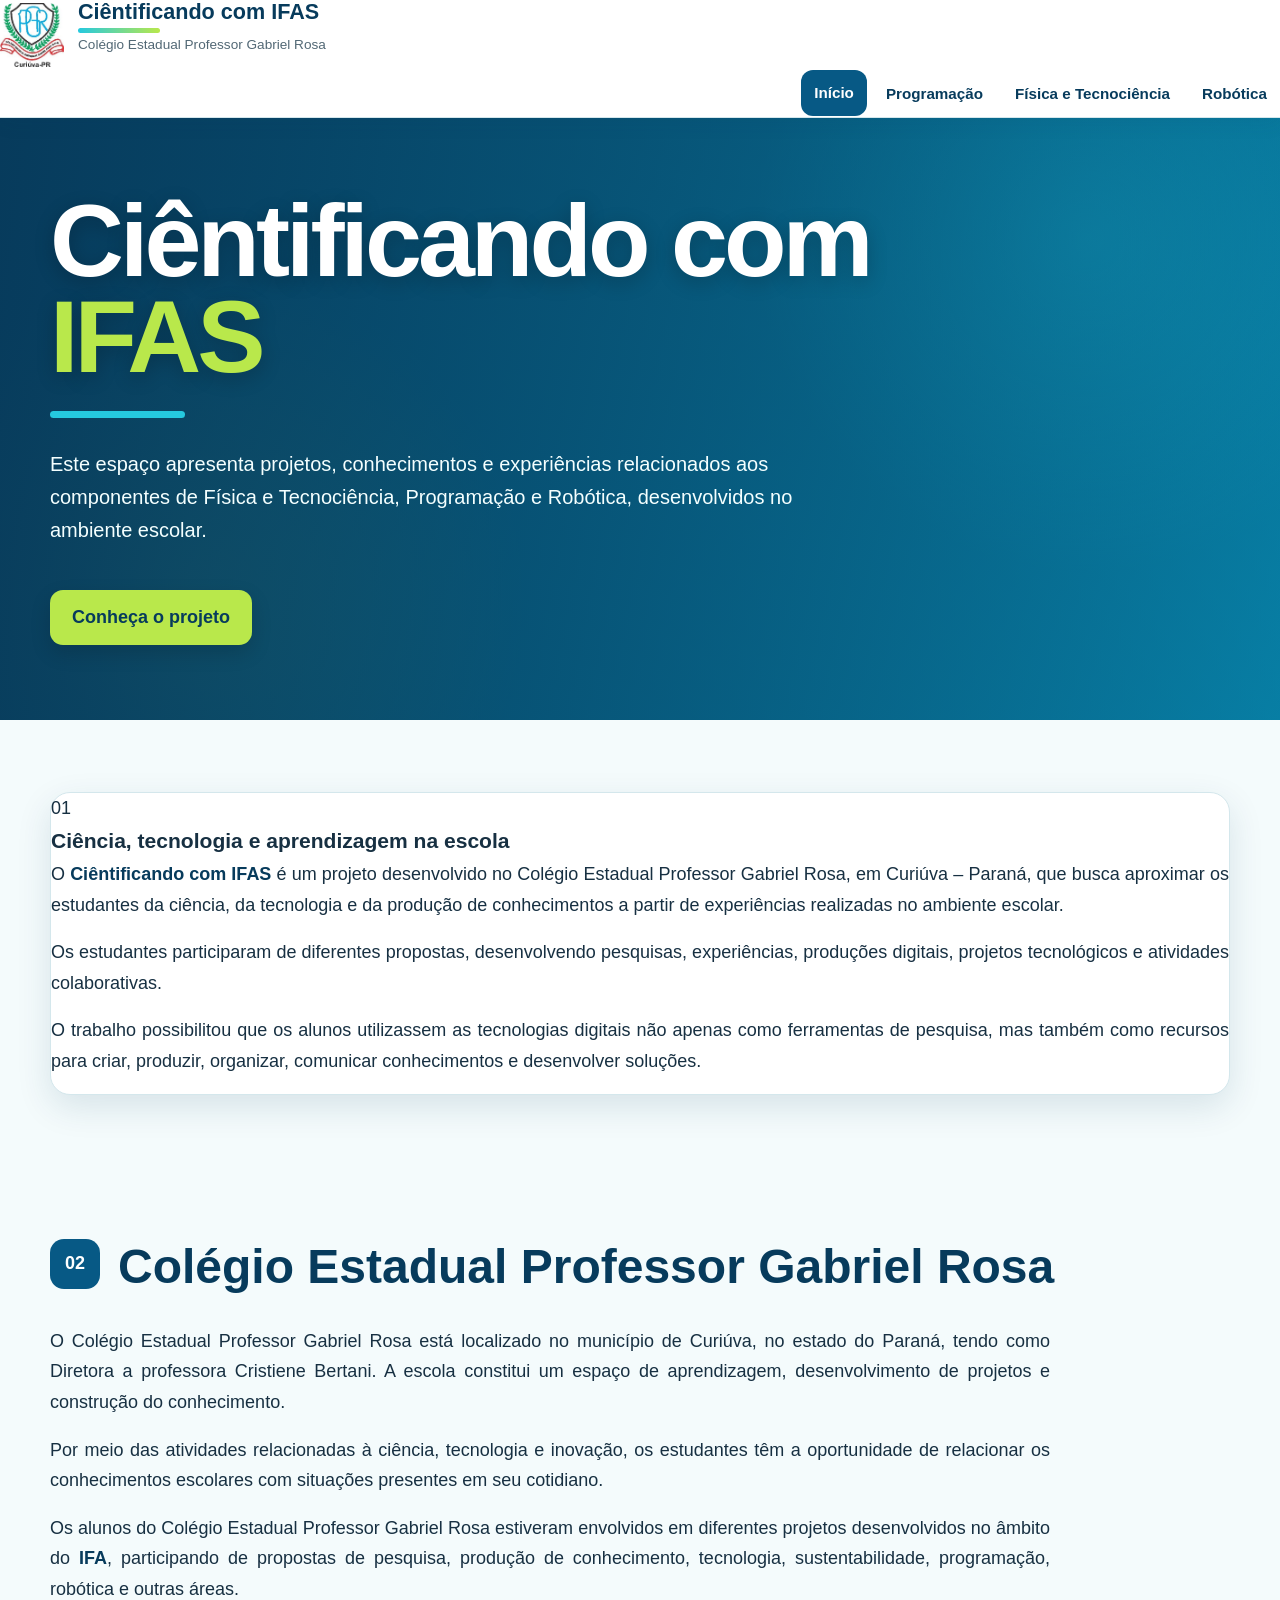
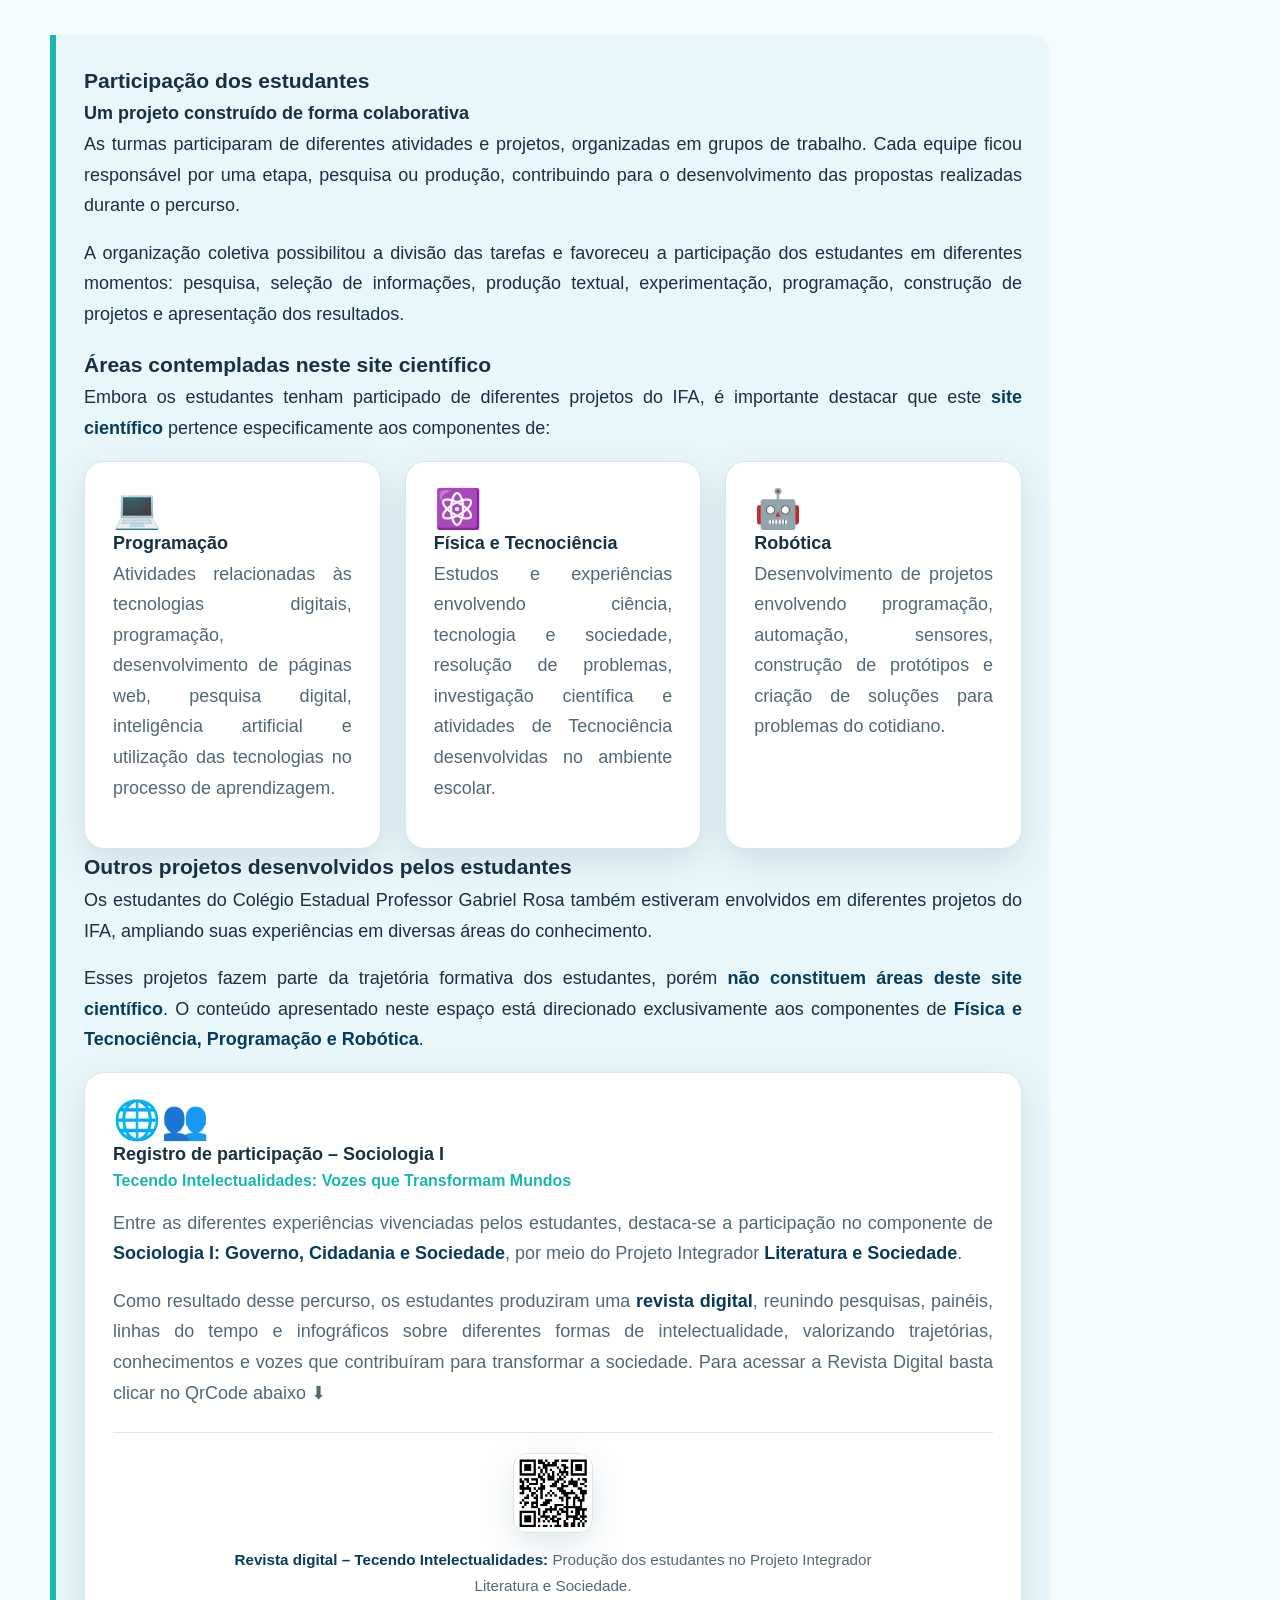
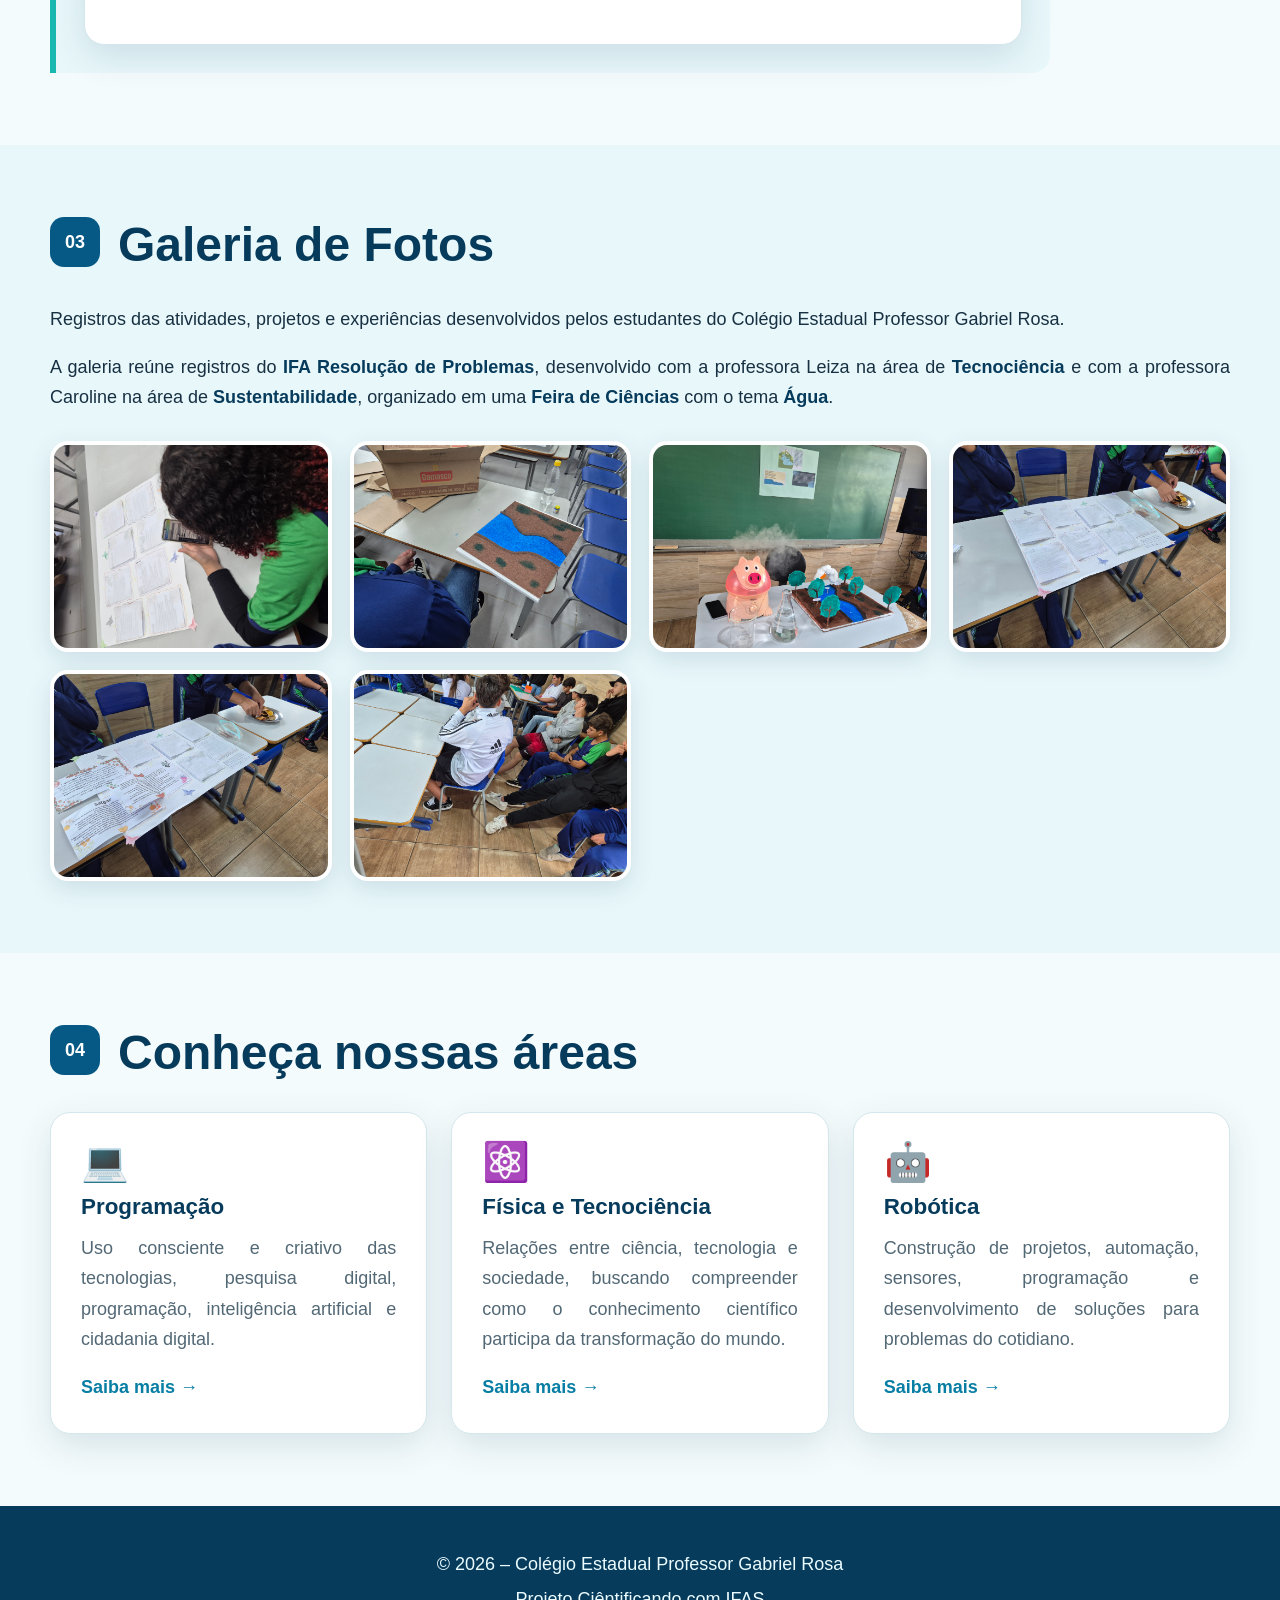
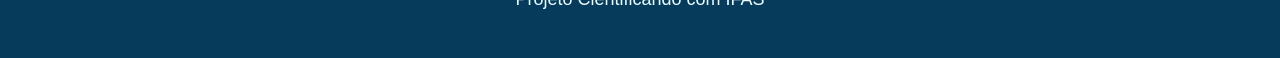
==== commit 0729bce5: "Site cientifico" ====
--- a/index.html
+++ b/index.html
@@ -11,7 +11,7 @@
         content="Ciêntificando com IFAS - Projeto científico do Colégio Estadual Professor Gabriel Rosa, envolvendo Física e Tecnociência, Programação e Robótica.">
 
     <title>
-        Ciêntificando com IFAS | Colégio Estadual Professor Gabriel Rosa
+        Site científico| Colégio Estadual Professor Gabriel Rosa
     </title>
 
     <link rel="stylesheet" href="style.css">
@@ -109,11 +109,11 @@
 
                 <h2 class="titulo-principal">
 
-                    Ciência, Tecnologia
+                    Ciêntificando com
                     <br>
 
                     <span>
-                        e Inovação
+                        IFAS
                     </span>
 
                 </h2>
--- a/style.css
+++ b/style.css
@@ -816,17 +816,21 @@
 
 .revista-digital img {
     display: block;
+
     width: 100%;
-    max-width: 520px;
-    max-height: 620px;
+    max-width: 80px;
+    max-height: 80px;
+
     margin: 0 auto;
+
     object-fit: contain;
+    background: #ffffff;
+    border: 1px solid var(--borda);
     border-radius: 14px;
-    border: 1px solid var(--borda);
     box-shadow: var(--sombra);
-    background: #fff;
-    cursor: zoom-in;
-}
+}
+
+
 
 .legenda-revista {
     max-width: 700px;
@@ -1710,7 +1714,6 @@
     }
 /* =========================================================
    CORREÇÃO FINAL DA GALERIA
-   Cole este bloco no final do arquivo style.css
    ========================================================= */
 
 .secao.galeria {
